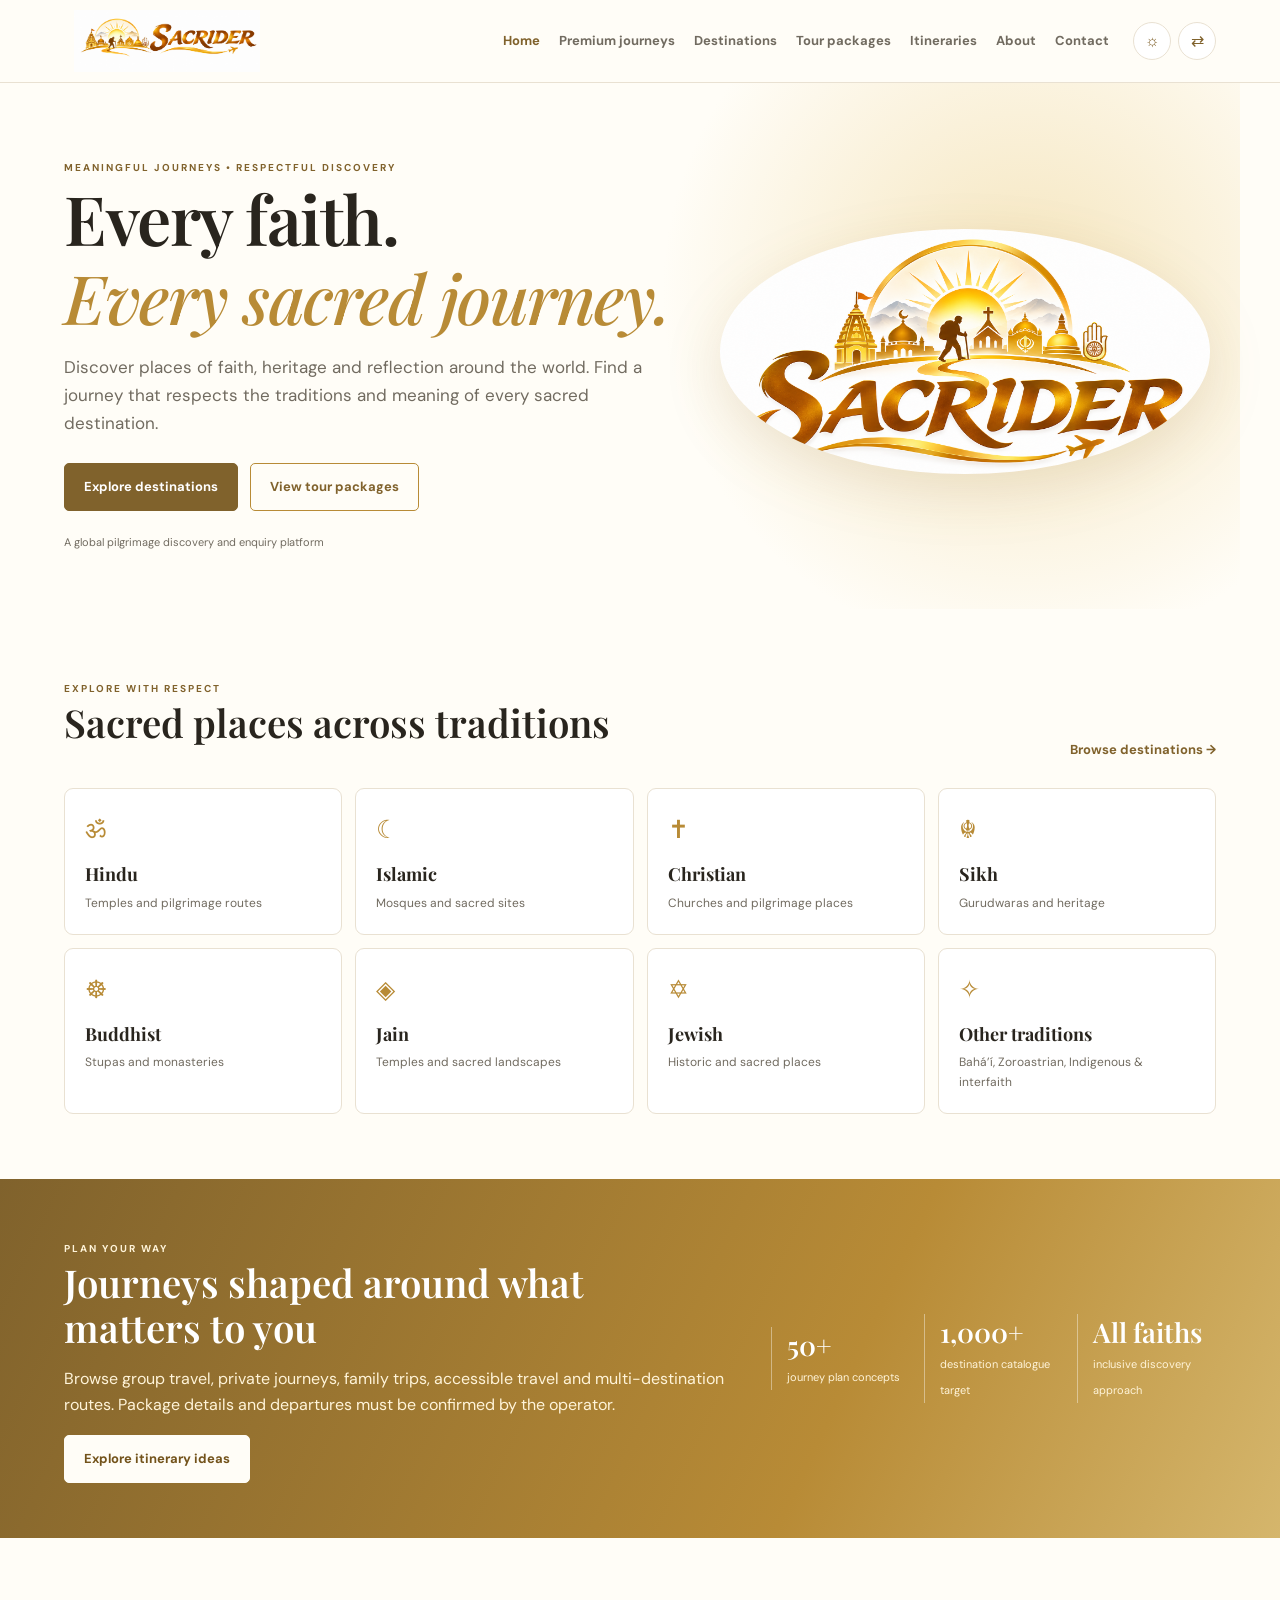
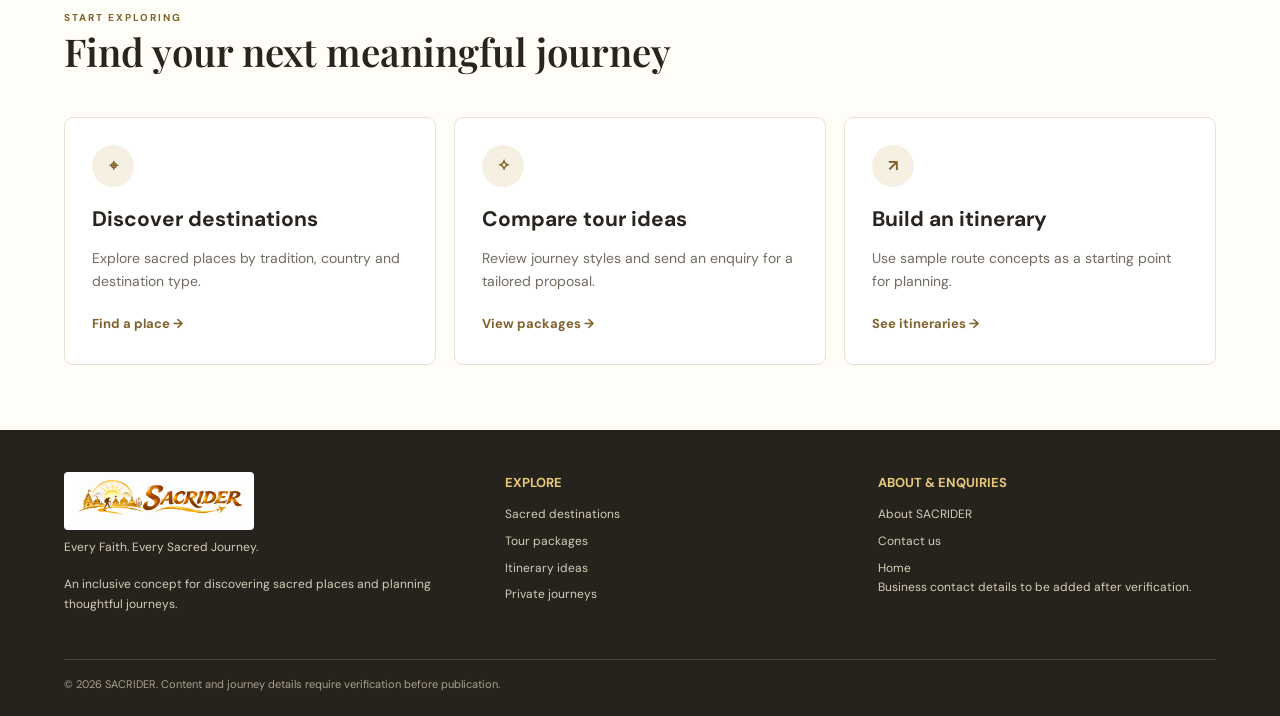
==== index.html @ cdb585a2 "firstcommit" ====
<!doctype html>
<html lang="en" dir="ltr"><head>
<meta charset="utf-8"><meta name="viewport" content="width=device-width,initial-scale=1">
<meta name="description" content="Explore sacred destinations and meaningful pilgrimage journeys across faiths and traditions with SACRIDER.">
<title>SACRIDER | Every Faith. Every Sacred Journey.</title>
<link rel="icon" type="image/png" href="assets/sacrider-favicon-source.png">
<link rel="stylesheet" href="styles.css">
<link rel="preconnect" href="https://fonts.googleapis.com"><link rel="preconnect" href="https://fonts.gstatic.com" crossorigin>
<link href="https://fonts.googleapis.com/css2?family=Trade+Winds&family=DM+Sans:wght@400;500;600;700&family=Playfair+Display:wght@500;600;700&display=swap" rel="stylesheet">
</head><body>
<div id="site-header"></div>
<main>
<section class="hero hero-classic">
  <div class="hero-copy"><span class="eyebrow">MEANINGFUL JOURNEYS • RESPECTFUL DISCOVERY</span>
  <h1>Every faith.<br><em>Every sacred journey.</em></h1>
  <p>Discover places of faith, heritage and reflection around the world. Find a journey that respects the traditions and meaning of every sacred destination.</p>
  <div class="actions"><a class="btn primary" href="destinations.html">Explore destinations</a><a class="btn secondary" href="packages.html">View tour packages</a></div>
  <div class="hero-note">A global pilgrimage discovery and enquiry platform</div></div>
  <div class="hero-art"><img src="assets/sacrider-primary-logo.png" alt="SACRIDER sacred journey emblem"></div>
</section>
<section class="section"><div class="section-head"><div><span class="eyebrow">EXPLORE WITH RESPECT</span><h2>Sacred places across traditions</h2></div><a class="text-link" href="destinations.html">Browse destinations →</a></div>
<div class="faith-grid">
<a class="faith-card" href="destinations.html?faith=Hindu"><span>ॐ</span><b>Hindu</b><small>Temples and pilgrimage routes</small></a>
<a class="faith-card" href="destinations.html?faith=Islam"><span>☾</span><b>Islamic</b><small>Mosques and sacred sites</small></a>
<a class="faith-card" href="destinations.html?faith=Christian"><span>✝</span><b>Christian</b><small>Churches and pilgrimage places</small></a>
<a class="faith-card" href="destinations.html?faith=Sikh"><span>☬</span><b>Sikh</b><small>Gurudwaras and heritage</small></a>
<a class="faith-card" href="destinations.html?faith=Buddhist"><span>☸</span><b>Buddhist</b><small>Stupas and monasteries</small></a>
<a class="faith-card" href="destinations.html?faith=Jain"><span>◈</span><b>Jain</b><small>Temples and sacred landscapes</small></a>
<a class="faith-card" href="destinations.html?faith=Jewish"><span>✡</span><b>Jewish</b><small>Historic and sacred places</small></a>
<a class="faith-card" href="destinations.html?faith=Other"> <span>✧</span><b>Other traditions</b><small>Bahá’í, Zoroastrian, Indigenous & interfaith</small></a>
</div></section>
<section class="section feature-band"><div><span class="eyebrow">PLAN YOUR WAY</span><h2>Journeys shaped around what matters to you</h2><p>Browse group travel, private journeys, family trips, accessible travel and multi-destination routes. Package details and departures must be confirmed by the operator.</p><a class="btn light" href="itineraries.html">Explore itinerary ideas</a></div><div class="feature-stats"><div><strong>50+</strong><span>journey plan concepts</span></div><div><strong>1,000+</strong><span>destination catalogue target</span></div><div><strong>All faiths</strong><span>inclusive discovery approach</span></div></div></section>
<section class="section"><div class="section-head"><div><span class="eyebrow">START EXPLORING</span><h2>Find your next meaningful journey</h2></div></div><div class="three-cards">
<article class="info-card"><div class="card-icon">⌖</div><h3>Discover destinations</h3><p>Explore sacred places by tradition, country and destination type.</p><a href="destinations.html" class="text-link">Find a place →</a></article>
<article class="info-card"><div class="card-icon">✧</div><h3>Compare tour ideas</h3><p>Review journey styles and send an enquiry for a tailored proposal.</p><a href="packages.html" class="text-link">View packages →</a></article>
<article class="info-card"><div class="card-icon">↗</div><h3>Build an itinerary</h3><p>Use sample route concepts as a starting point for planning.</p><a href="itineraries.html" class="text-link">See itineraries →</a></article>
</div></section>
</main><div id="site-footer"></div><script src="app.js"></script></body></html>
---- styles.css ----
*{box-sizing:border-box} :root{--gold:#B88B36;--gold2:#E7C879;--deep:#80622C;--ink:#29251e;--muted:#716b60;--paper:#fffdf7;--surface:#fff;--line:#e9e1d2;--soft:#f6f0e3;--shadow:0 18px 50px rgba(76,55,19,.09)}html{scroll-behavior:smooth}body{margin:0;background:var(--paper);color:var(--ink);font:16px/1.65 "DM Sans",sans-serif}a{color:inherit;text-decoration:none}button,input,select,textarea{font:inherit}img{max-width:100%}.site-header{position:sticky;top:0;z-index:20;background:color-mix(in srgb,var(--paper) 93%,transparent);backdrop-filter:blur(14px);border-bottom:1px solid var(--line)}.nav-wrap{max-width:1200px;margin:auto;padding:10px 24px;display:flex;align-items:center;gap:24px}.brand img{width:205px;height:62px;object-fit:contain;display:block}.nav-links{display:flex;align-items:center;gap:19px;margin-inline-start:auto;font-size:13px;font-weight:700;color:var(--muted)}.nav-links a:hover,.nav-links a.active{color:var(--deep)}.nav-tools{display:flex;gap:7px}.icon-btn{width:38px;height:38px;border:1px solid var(--line);border-radius:50%;background:var(--surface);color:var(--deep);cursor:pointer}.menu-btn{display:none}.btn{display:inline-flex;align-items:center;justify-content:center;padding:12px 19px;border-radius:5px;font-weight:700;font-size:13px;border:1px solid var(--gold);cursor:pointer;transition:.2s}.btn.primary{background:var(--deep);color:white;border-color:var(--deep)}.btn.primary:hover{background:#60491f}.btn.secondary{color:var(--deep);background:transparent}.btn.light{background:#fffdf7;color:#73531b;border-color:#fffdf7}.actions{display:flex;gap:12px;flex-wrap:wrap;margin-top:26px}.hero,.premium-hero{max-width:1200px;margin:auto;padding:70px 24px 58px;display:grid;grid-template-columns:1.1fr .9fr;align-items:center;gap:38px;min-height:500px}.hero-classic{background:radial-gradient(circle at 82% 40%,#f5e5bd 0,transparent 35%)}.eyebrow{font-size:10px;letter-spacing:2px;font-weight:700;color:var(--deep)}h1,h2,h3{line-height:1.16;margin:0 0 16px}h1,h2{font-family:"Playfair Display",serif;font-weight:600}h1{font-size:clamp(42px,5.4vw,68px);letter-spacing:-1.5px}h1 em{color:var(--gold);font-weight:500}h2{font-size:clamp(30px,3vw,42px)}h3{font-size:21px}p{color:var(--muted);margin:0 0 17px}.hero-copy>p,.premium-copy>p{font-size:17px;max-width:590px}.hero-art{display:flex;justify-content:center;align-items:center}.hero-art img{width:min(100%,490px);filter:drop-shadow(0 18px 28px rgba(120,84,20,.12));border-radius:50%}.hero-note{font-size:11px;color:var(--muted);margin-top:22px}.section{max-width:1200px;margin:auto;padding:65px 24px}.section-head{display:flex;align-items:end;justify-content:space-between;gap:20px;margin-bottom:27px}.text-link{color:var(--deep);font-weight:700;font-size:13px}.faith-grid{display:grid;grid-template-columns:repeat(4,1fr);gap:13px}.faith-card{background:var(--surface);border:1px solid var(--line);padding:20px;border-radius:9px;display:flex;flex-direction:column;min-height:145px;transition:.2s}.faith-card:hover,.info-card:hover{transform:translateY(-3px);box-shadow:var(--shadow)}.faith-card span{font-size:25px;color:var(--gold);margin-bottom:10px}.faith-card b{font-family:"Playfair Display",serif;font-size:18px}.faith-card small{color:var(--muted);font-size:12px;margin-top:4px}.feature-band{max-width:none;background:linear-gradient(115deg,#80622c,#b88b36 65%,#d5b66c);color:white;padding:55px max(24px,calc((100vw - 1152px)/2));display:grid;grid-template-columns:1.2fr .8fr;gap:40px}.feature-band .eyebrow,.feature-band p{color:#fff4d9}.feature-band h2{max-width:600px}.feature-stats{display:grid;grid-template-columns:repeat(3,1fr);align-items:center;gap:14px}.feature-stats div{border-inline-start:1px solid #ffffff66;padding-inline-start:15px}.feature-stats strong{display:block;font:600 27px "Playfair Display",serif}.feature-stats span{font-size:11px;color:#fff4d9}.three-cards{display:grid;grid-template-columns:repeat(3,1fr);gap:18px}.info-card,.package-card{background:var(--surface);border:1px solid var(--line);padding:27px;border-radius:9px;transition:.2s}.card-icon{width:42px;height:42px;border-radius:50%;background:var(--soft);color:var(--deep);display:grid;place-items:center;font-weight:700;margin-bottom:20px}.info-card p,.package-card p{font-size:14px}.page-hero{padding:66px 24px 50px;text-align:center;background:linear-gradient(180deg,#f7efdE,transparent)}.page-hero h1{font-size:clamp(38px,5vw,56px);margin:10px auto 14px}.page-hero p{max-width:700px;margin:auto}.filters{display:flex;gap:15px;align-items:end;margin-bottom:25px;padding:18px;background:var(--soft);border:1px solid var(--line);border-radius:9px}.filters label,.enquiry-form label{display:flex;flex-direction:column;gap:6px;font-size:12px;font-weight:700;color:var(--deep);flex:1}.filters input,.filters select,.enquiry-form input,.enquiry-form select,.enquiry-form textarea{width:100%;padding:12px;border:1px solid var(--line);border-radius:5px;background:var(--surface);color:var(--ink);outline-color:var(--gold)}.destination-grid{display:grid;grid-template-columns:repeat(3,1fr);gap:16px}.destination-card{padding:22px;background:var(--surface);border:1px solid var(--line);border-radius:9px}.destination-card .meta{font-size:11px;color:var(--deep);font-weight:700;letter-spacing:.5px}.destination-card h3{margin:9px 0}.destination-card p{font-size:13px}.catalogue-note,.notice{padding:16px 18px;background:#fbf4e4;border-inline-start:3px solid var(--gold);border-radius:4px;font-size:13px;color:#68552e;margin-top:24px}.package-card{display:flex;flex-direction:column;align-items:flex-start}.package-card ul{padding-inline-start:18px;color:var(--muted);font-size:13px;min-height:95px}.package-card .btn{margin-top:auto}.package-card.featured{border-color:var(--gold);box-shadow:var(--shadow)}.pill{font-size:10px;font-weight:700;letter-spacing:1px;color:var(--deep);background:var(--soft);padding:6px 9px;border-radius:20px;margin-bottom:18px}.plan-grid{display:grid;grid-template-columns:repeat(3,1fr);gap:12px}.plan-card{background:var(--surface);border:1px solid var(--line);border-radius:7px;padding:17px}.plan-card small{color:var(--deep);font-size:10px;font-weight:700;text-transform:uppercase;letter-spacing:.7px}.plan-card h3{font-size:16px;margin:7px 0}.plan-card p{font-size:12px;margin:0}.split{display:grid;grid-template-columns:1fr 1fr;gap:45px;align-items:center}.values-panel,.quote-panel{background:var(--soft);padding:32px;border-radius:10px}.check-list{padding-inline-start:20px;color:var(--muted)}.check-list li{margin:10px 0}.muted-section{max-width:none;background:#f8f3e9;padding-inline:max(24px,calc((100vw - 1152px)/2))}.quote-mark{font:70px Georgia;color:var(--gold);line-height:1}.quote-panel p{font:26px/1.35 "Playfair Display",serif;color:var(--deep)}.quote-panel small{font-size:10px;letter-spacing:1.5px;color:var(--muted)}.contact-layout{display:grid;grid-template-columns:.8fr 1.2fr;gap:42px}.contact-detail{padding:12px 0;border-bottom:1px solid var(--line);display:flex;flex-direction:column;font-size:13px}.contact-detail b{color:var(--deep)}.enquiry-form{background:var(--surface);border:1px solid var(--line);border-radius:10px;padding:27px;display:flex;flex-direction:column;gap:15px;box-shadow:var(--shadow)}.form-row{display:flex;gap:14px}.form-status{font-size:13px;color:var(--deep);margin:0}.form-legal{font-size:11px;color:var(--muted)}.detail-main{max-width:1000px;margin:auto;padding:60px 24px}.detail-panel{padding:35px;background:var(--surface);border:1px solid var(--line);border-radius:12px}.detail-meta{color:var(--deep);font-size:12px;font-weight:700}.site-footer{background:#26231d;color:#f7f0df;padding:42px 24px 22px}.footer-inner{max-width:1152px;margin:auto;display:grid;grid-template-columns:1.2fr 1fr 1fr;gap:35px}.footer-logo{width:190px;height:58px;object-fit:contain;background:#fff;border-radius:4px}.site-footer p,.site-footer a{color:#d6cdb9;font-size:12px}.site-footer h4{font-size:13px;color:#e7c879;margin:0 0 12px}.footer-links{display:grid;gap:7px}.copyright{max-width:1152px;margin:28px auto 0;padding-top:15px;border-top:1px solid #ffffff25;color:#aaa18f;font-size:11px}.premium-hero{min-height:520px;background:linear-gradient(120deg,#fffdf7 45%,#f2e5c8)}.premium-orbit{height:360px;position:relative;display:grid;place-items:center;background:radial-gradient(circle,#fff9e9,#e8d2a0 58%,transparent 60%)}.sun{width:170px;height:170px;border-radius:50%;background:radial-gradient(circle at 35% 30%,#fff,#e7c879 65%,#b88b36);box-shadow:0 0 0 22px #e7c87935,0 0 0 45px #b88b3620}.orbit-label{position:absolute;text-align:center;font-size:12px;letter-spacing:2px;color:#80622c}.orbit-label b{font-size:18px}.orbit-path{position:absolute;bottom:38px;width:90%;height:100px;border:2px solid #b88b36;border-color:#b88b36 transparent transparent;border-radius:50%;transform:rotate(-8deg)}body.dark{--ink:#f1eadb;--muted:#c4b9a5;--paper:#171612;--surface:#211f19;--line:#3e382b;--soft:#2a261d;--shadow:0 18px 50px rgba(0,0,0,.25)}body.dark .site-header{background:#171612ed}body.dark .page-hero{background:linear-gradient(180deg,#292316,transparent)}body.dark .muted-section{background:#1e1b15}body.dark .feature-band{background:linear-gradient(115deg,#55411e,#80622c)}body.dark .notice,body.dark .catalogue-note{background:#302817;color:#e8d6ad}body.dark .premium-hero{background:linear-gradient(120deg,#211f19,#342a19)}body.dark .premium-orbit{background:radial-gradient(circle,#3d321e,#211f19 60%,transparent 62%)}body.dark .sun{box-shadow:0 0 0 22px #e7c8791c,0 0 0 45px #b88b3612}html[dir=rtl] .nav-links{margin-inline-start:0;margin-inline-end:auto}html[dir=rtl] .actions{flex-direction:row-reverse}html[dir=rtl] .filters,html[dir=rtl] .form-row{flex-direction:row-reverse}
@media(max-width:900px){.nav-wrap{gap:10px}.brand img{width:165px}.nav-links{gap:10px;font-size:11px}.nav-tools{margin-inline-start:auto}.hero,.premium-hero{grid-template-columns:1fr;padding-top:48px}.hero-art img{max-width:350px}.feature-band{grid-template-columns:1fr}.destination-grid,.plan-grid{grid-template-columns:repeat(2,1fr)}}
@media(max-width:680px){.nav-wrap{padding:8px 15px}.brand img{width:150px;height:48px}.menu-btn{display:block}.nav-links{display:none;position:absolute;top:65px;left:0;right:0;background:var(--paper);padding:18px 22px;border-bottom:1px solid var(--line);flex-direction:column;align-items:stretch}.nav-links.open{display:flex}.nav-tools{gap:4px}.icon-btn{width:34px;height:34px}.hero,.premium-hero{padding:43px 20px;gap:20px;min-height:auto}.hero-art img{max-width:270px}.section{padding:45px 20px}.faith-grid{grid-template-columns:repeat(2,1fr)}.three-cards,.destination-grid,.plan-grid,.split,.contact-layout,.footer-inner{grid-template-columns:1fr}.feature-band{padding:42px 20px}.feature-stats{grid-template-columns:1fr 1fr}.section-head{align-items:flex-start;flex-direction:column}.filters,.form-row{flex-direction:column;align-items:stretch}.page-hero{padding:48px 20px 35px}.enquiry-form{padding:20px}.footer-inner{gap:24px}.feature-stats div{padding:0;border:0}.premium-orbit{height:260px}.detail-panel{padding:23px}}
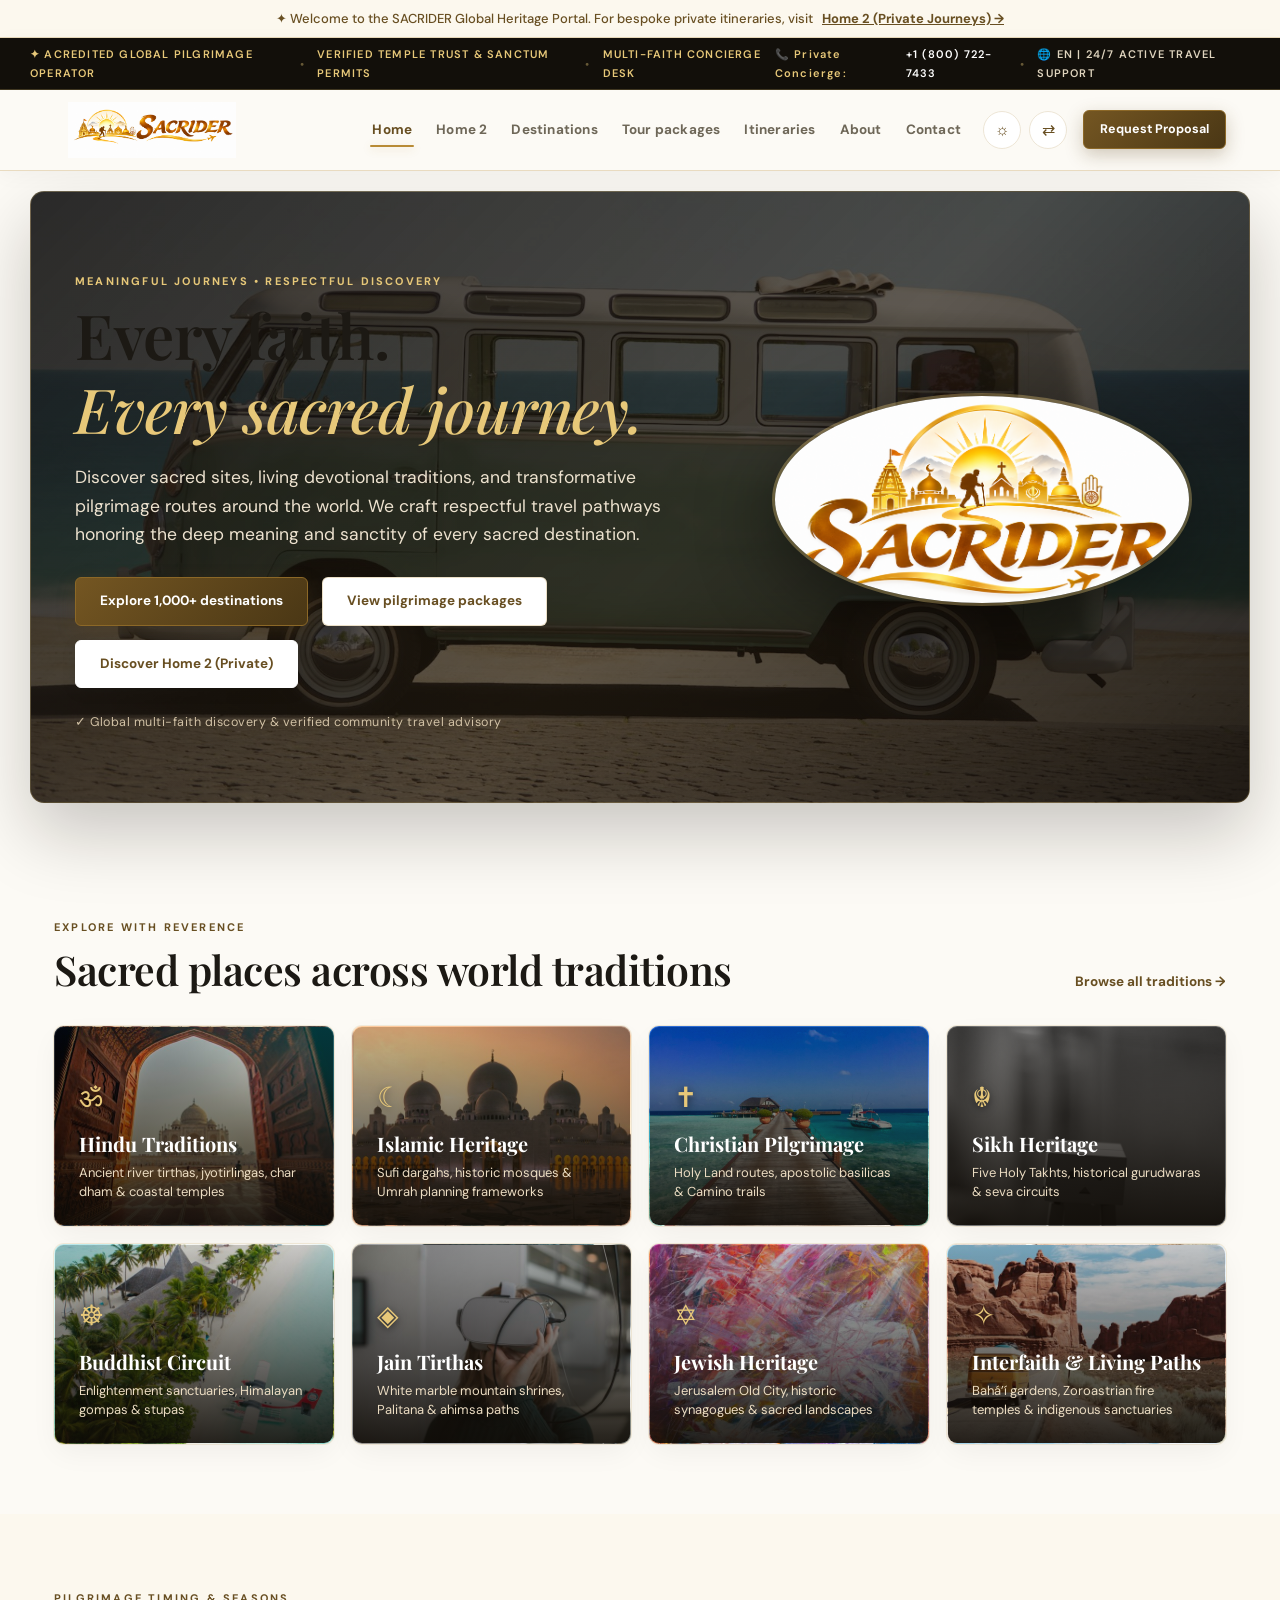
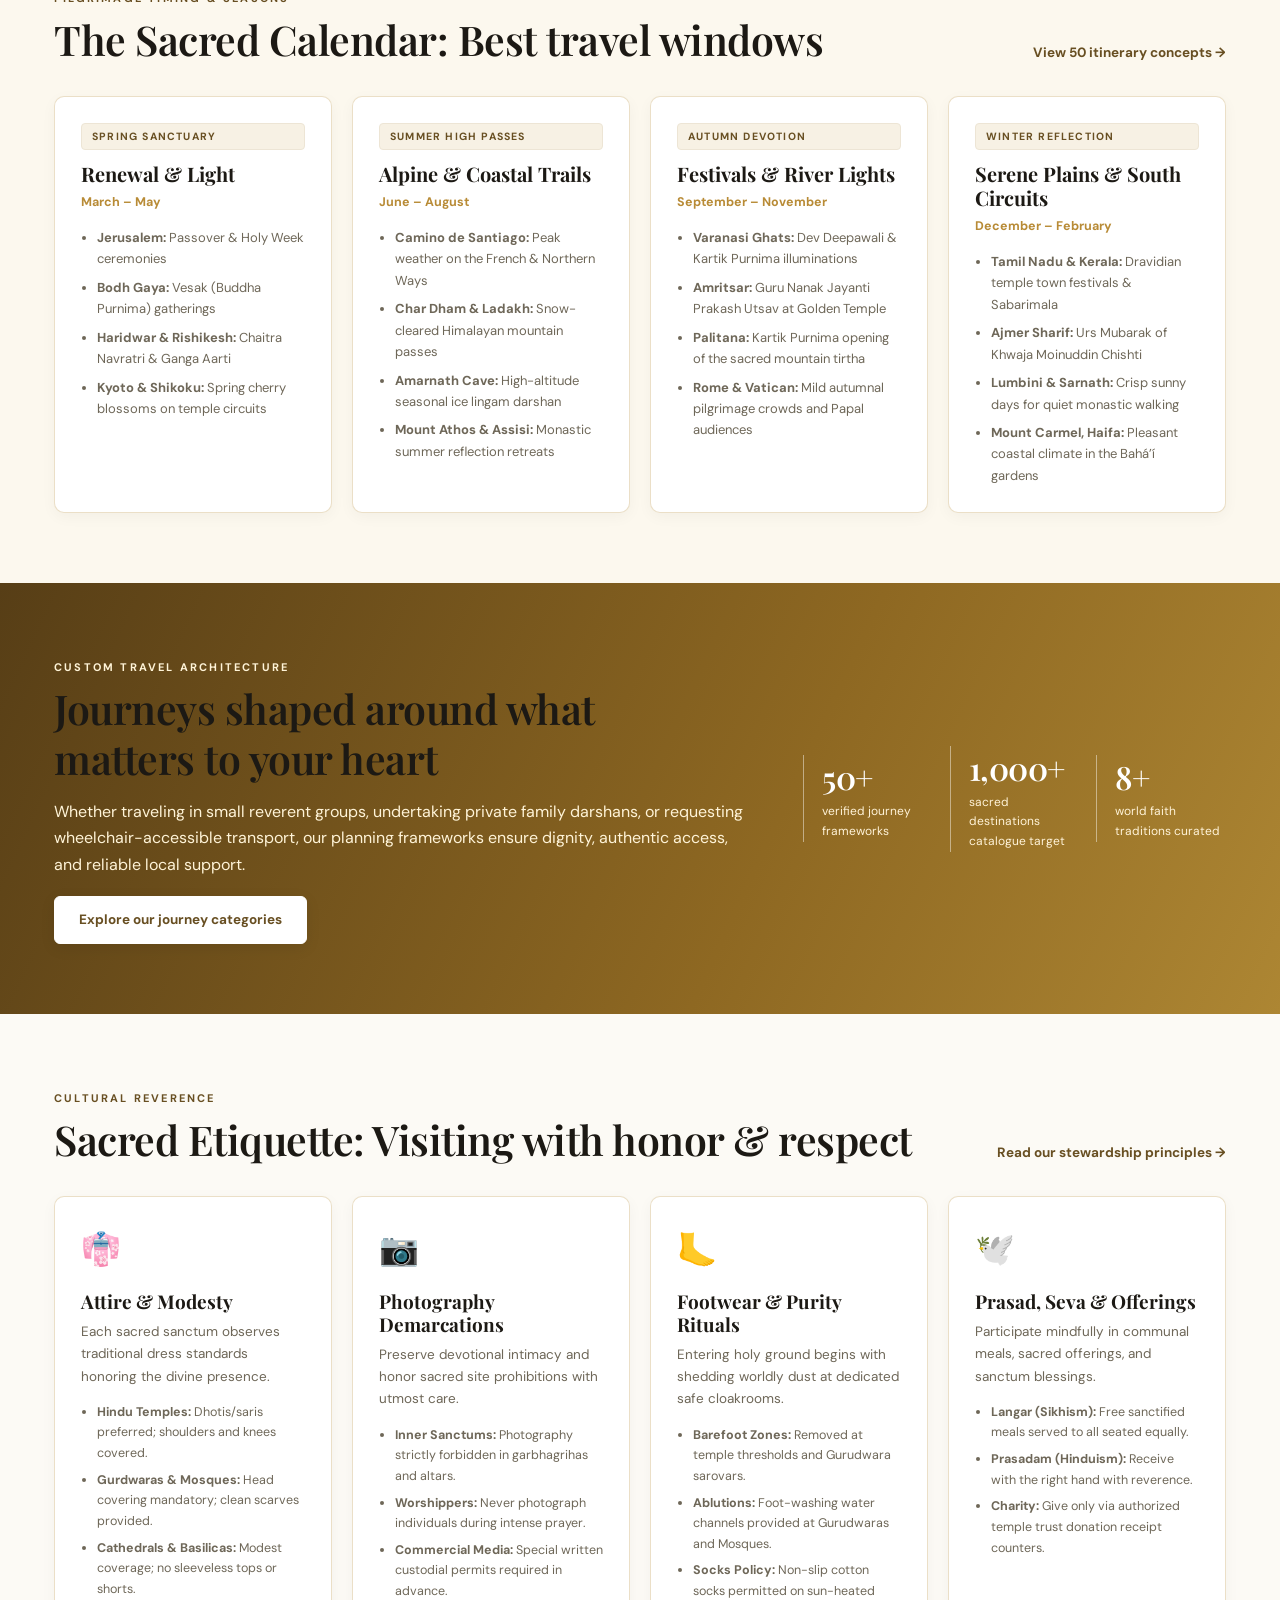
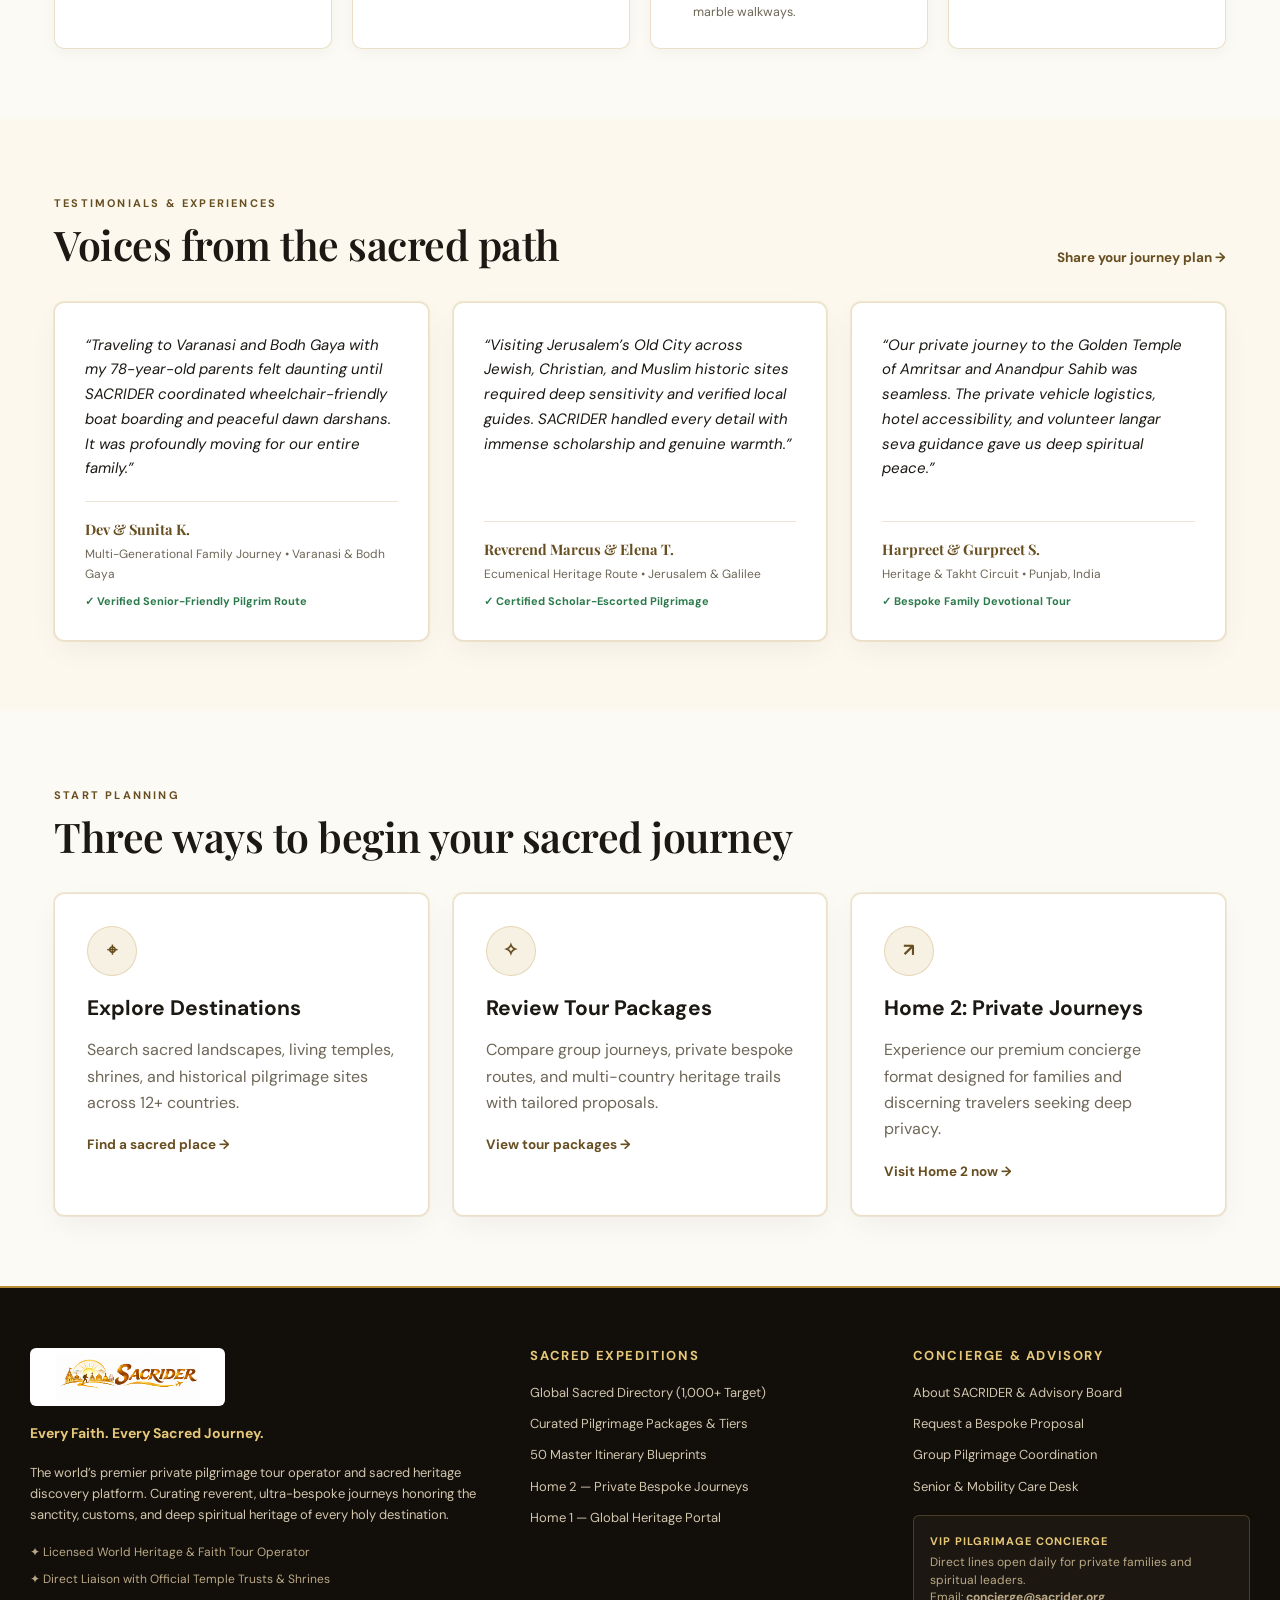
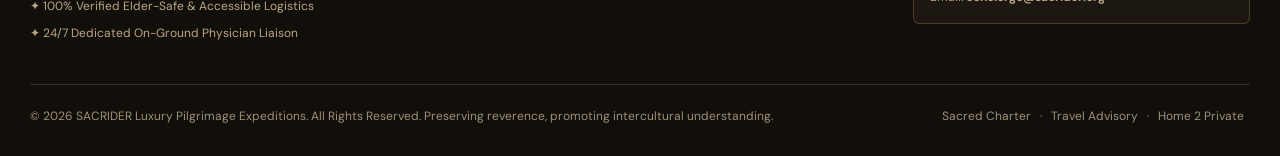
==== commit 3792bc6e: "firstpush" ====
--- a/index.html
+++ b/index.html
@@ -1,38 +1,288 @@
 <!doctype html>
-<html lang="en" dir="ltr"><head>
-<meta charset="utf-8"><meta name="viewport" content="width=device-width,initial-scale=1">
-<meta name="description" content="Explore sacred destinations and meaningful pilgrimage journeys across faiths and traditions with SACRIDER.">
-<title>SACRIDER | Every Faith. Every Sacred Journey.</title>
-<link rel="icon" type="image/png" href="assets/sacrider-favicon-source.png">
-<link rel="stylesheet" href="styles.css">
-<link rel="preconnect" href="https://fonts.googleapis.com"><link rel="preconnect" href="https://fonts.gstatic.com" crossorigin>
-<link href="https://fonts.googleapis.com/css2?family=Trade+Winds&family=DM+Sans:wght@400;500;600;700&family=Playfair+Display:wght@500;600;700&display=swap" rel="stylesheet">
-</head><body>
-<div id="site-header"></div>
-<main>
-<section class="hero hero-classic">
-  <div class="hero-copy"><span class="eyebrow">MEANINGFUL JOURNEYS • RESPECTFUL DISCOVERY</span>
-  <h1>Every faith.<br><em>Every sacred journey.</em></h1>
-  <p>Discover places of faith, heritage and reflection around the world. Find a journey that respects the traditions and meaning of every sacred destination.</p>
-  <div class="actions"><a class="btn primary" href="destinations.html">Explore destinations</a><a class="btn secondary" href="packages.html">View tour packages</a></div>
-  <div class="hero-note">A global pilgrimage discovery and enquiry platform</div></div>
-  <div class="hero-art"><img src="assets/sacrider-primary-logo.png" alt="SACRIDER sacred journey emblem"></div>
-</section>
-<section class="section"><div class="section-head"><div><span class="eyebrow">EXPLORE WITH RESPECT</span><h2>Sacred places across traditions</h2></div><a class="text-link" href="destinations.html">Browse destinations →</a></div>
-<div class="faith-grid">
-<a class="faith-card" href="destinations.html?faith=Hindu"><span>ॐ</span><b>Hindu</b><small>Temples and pilgrimage routes</small></a>
-<a class="faith-card" href="destinations.html?faith=Islam"><span>☾</span><b>Islamic</b><small>Mosques and sacred sites</small></a>
-<a class="faith-card" href="destinations.html?faith=Christian"><span>✝</span><b>Christian</b><small>Churches and pilgrimage places</small></a>
-<a class="faith-card" href="destinations.html?faith=Sikh"><span>☬</span><b>Sikh</b><small>Gurudwaras and heritage</small></a>
-<a class="faith-card" href="destinations.html?faith=Buddhist"><span>☸</span><b>Buddhist</b><small>Stupas and monasteries</small></a>
-<a class="faith-card" href="destinations.html?faith=Jain"><span>◈</span><b>Jain</b><small>Temples and sacred landscapes</small></a>
-<a class="faith-card" href="destinations.html?faith=Jewish"><span>✡</span><b>Jewish</b><small>Historic and sacred places</small></a>
-<a class="faith-card" href="destinations.html?faith=Other"> <span>✧</span><b>Other traditions</b><small>Bahá’í, Zoroastrian, Indigenous & interfaith</small></a>
-</div></section>
-<section class="section feature-band"><div><span class="eyebrow">PLAN YOUR WAY</span><h2>Journeys shaped around what matters to you</h2><p>Browse group travel, private journeys, family trips, accessible travel and multi-destination routes. Package details and departures must be confirmed by the operator.</p><a class="btn light" href="itineraries.html">Explore itinerary ideas</a></div><div class="feature-stats"><div><strong>50+</strong><span>journey plan concepts</span></div><div><strong>1,000+</strong><span>destination catalogue target</span></div><div><strong>All faiths</strong><span>inclusive discovery approach</span></div></div></section>
-<section class="section"><div class="section-head"><div><span class="eyebrow">START EXPLORING</span><h2>Find your next meaningful journey</h2></div></div><div class="three-cards">
-<article class="info-card"><div class="card-icon">⌖</div><h3>Discover destinations</h3><p>Explore sacred places by tradition, country and destination type.</p><a href="destinations.html" class="text-link">Find a place →</a></article>
-<article class="info-card"><div class="card-icon">✧</div><h3>Compare tour ideas</h3><p>Review journey styles and send an enquiry for a tailored proposal.</p><a href="packages.html" class="text-link">View packages →</a></article>
-<article class="info-card"><div class="card-icon">↗</div><h3>Build an itinerary</h3><p>Use sample route concepts as a starting point for planning.</p><a href="itineraries.html" class="text-link">See itineraries →</a></article>
-</div></section>
-</main><div id="site-footer"></div><script src="app.js"></script></body></html>+<html lang="en" dir="ltr">
+<head>
+  <meta charset="utf-8">
+  <meta name="viewport" content="width=device-width, initial-scale=1">
+  <meta name="description" content="Explore sacred destinations, living spiritual traditions, and meaningful pilgrimage journeys across all world faiths with SACRIDER.">
+  <title>SACRIDER | Every Faith. Every Sacred Journey.</title>
+  <link rel="icon" type="image/png" href="assets/sacrider-favicon-source.png">
+  <link rel="stylesheet" href="styles.css">
+  <link rel="preconnect" href="https://fonts.googleapis.com">
+  <link rel="preconnect" href="https://fonts.gstatic.com" crossorigin>
+  <link href="https://fonts.googleapis.com/css2?family=DM+Sans:wght@400;500;600;700&family=Playfair+Display:wght@500;600;700&display=swap" rel="stylesheet">
+</head>
+<body>
+  <div class="top-sub-banner">
+    ✦ Welcome to the SACRIDER Global Heritage Portal. For bespoke private itineraries, visit <a href="home-premium.html">Home 2 (Private Journeys) →</a>
+  </div>
+  <div id="site-header"></div>
+
+  <main>
+    <!-- Hero Section -->
+    <section class="hero hero-classic">
+      <div class="hero-copy">
+        <span class="eyebrow">MEANINGFUL JOURNEYS • RESPECTFUL DISCOVERY</span>
+        <h1>Every faith.<br><em>Every sacred journey.</em></h1>
+        <p>Discover sacred sites, living devotional traditions, and transformative pilgrimage routes around the world. We craft respectful travel pathways honoring the deep meaning and sanctity of every sacred destination.</p>
+        <div class="actions">
+          <a class="btn primary" href="destinations.html">Explore 1,000+ destinations</a>
+          <a class="btn secondary" href="packages.html">View pilgrimage packages</a>
+          <a class="btn light" href="home-premium.html">Discover Home 2 (Private)</a>
+        </div>
+        <div class="hero-note">✓ Global multi-faith discovery & verified community travel advisory</div>
+      </div>
+      <div class="hero-art">
+        <img src="assets/sacrider-primary-logo.png" alt="SACRIDER sacred journey emblem">
+      </div>
+    </section>
+
+    <!-- Sacred Traditions Grid with Photographic Backdrops -->
+    <section class="section">
+      <div class="section-head">
+        <div>
+          <span class="eyebrow">EXPLORE WITH REVERENCE</span>
+          <h2>Sacred places across world traditions</h2>
+        </div>
+        <a class="text-link" href="destinations.html">Browse all traditions →</a>
+      </div>
+      <div class="faith-grid">
+        <a class="faith-card" style="background-image: url('assets/images/faith-hindu.jpg');" href="destinations.html?faith=Hindu">
+          <span>ॐ</span>
+          <b>Hindu Traditions</b>
+          <small>Ancient river tirthas, jyotirlingas, char dham & coastal temples</small>
+        </a>
+        <a class="faith-card" style="background-image: url('assets/images/faith-islam.jpg');" href="destinations.html?faith=Islam">
+          <span>☾</span>
+          <b>Islamic Heritage</b>
+          <small>Sufi dargahs, historic mosques & Umrah planning frameworks</small>
+        </a>
+        <a class="faith-card" style="background-image: url('assets/images/faith-christian.jpg');" href="destinations.html?faith=Christian">
+          <span>✝</span>
+          <b>Christian Pilgrimage</b>
+          <small>Holy Land routes, apostolic basilicas & Camino trails</small>
+        </a>
+        <a class="faith-card" style="background-image: url('assets/images/faith-sikh.jpg');" href="destinations.html?faith=Sikh">
+          <span>☬</span>
+          <b>Sikh Heritage</b>
+          <small>Five Holy Takhts, historical gurudwaras & seva circuits</small>
+        </a>
+        <a class="faith-card" style="background-image: url('assets/images/faith-buddhist.jpg');" href="destinations.html?faith=Buddhist">
+          <span>☸</span>
+          <b>Buddhist Circuit</b>
+          <small>Enlightenment sanctuaries, Himalayan gompas & stupas</small>
+        </a>
+        <a class="faith-card" style="background-image: url('assets/images/faith-jain.jpg');" href="destinations.html?faith=Jain">
+          <span>◈</span>
+          <b>Jain Tirthas</b>
+          <small>White marble mountain shrines, Palitana & ahimsa paths</small>
+        </a>
+        <a class="faith-card" style="background-image: url('assets/images/faith-jewish.jpg');" href="destinations.html?faith=Jewish">
+          <span>✡</span>
+          <b>Jewish Heritage</b>
+          <small>Jerusalem Old City, historic synagogues & sacred landscapes</small>
+        </a>
+        <a class="faith-card" style="background-image: url('assets/images/faith-interfaith.jpg');" href="destinations.html?faith=Interfaith">
+          <span>✧</span>
+          <b>Interfaith & Living Paths</b>
+          <small>Bahá’í gardens, Zoroastrian fire temples & indigenous sanctuaries</small>
+        </a>
+      </div>
+    </section>
+
+    <!-- UNIQUE SECTION 1: Sacred Calendar & Seasonal Pilgrimage Highlights -->
+    <section class="section muted-section">
+      <div class="section-head">
+        <div>
+          <span class="eyebrow">PILGRIMAGE TIMING & SEASONS</span>
+          <h2>The Sacred Calendar: Best travel windows</h2>
+        </div>
+        <a class="text-link" href="itineraries.html">View 50 itinerary concepts →</a>
+      </div>
+      <div class="seasons-grid">
+        <article class="season-card">
+          <span class="season-badge">SPRING SANCTUARY</span>
+          <h3>Renewal & Light</h3>
+          <div class="season-months">March – May</div>
+          <ul class="season-list">
+            <li><strong>Jerusalem:</strong> Passover & Holy Week ceremonies</li>
+            <li><strong>Bodh Gaya:</strong> Vesak (Buddha Purnima) gatherings</li>
+            <li><strong>Haridwar & Rishikesh:</strong> Chaitra Navratri & Ganga Aarti</li>
+            <li><strong>Kyoto & Shikoku:</strong> Spring cherry blossoms on temple circuits</li>
+          </ul>
+        </article>
+        <article class="season-card">
+          <span class="season-badge">SUMMER HIGH PASSES</span>
+          <h3>Alpine & Coastal Trails</h3>
+          <div class="season-months">June – August</div>
+          <ul class="season-list">
+            <li><strong>Camino de Santiago:</strong> Peak weather on the French & Northern Ways</li>
+            <li><strong>Char Dham & Ladakh:</strong> Snow-cleared Himalayan mountain passes</li>
+            <li><strong>Amarnath Cave:</strong> High-altitude seasonal ice lingam darshan</li>
+            <li><strong>Mount Athos & Assisi:</strong> Monastic summer reflection retreats</li>
+          </ul>
+        </article>
+        <article class="season-card">
+          <span class="season-badge">AUTUMN DEVOTION</span>
+          <h3>Festivals & River Lights</h3>
+          <div class="season-months">September – November</div>
+          <ul class="season-list">
+            <li><strong>Varanasi Ghats:</strong> Dev Deepawali & Kartik Purnima illuminations</li>
+            <li><strong>Amritsar:</strong> Guru Nanak Jayanti Prakash Utsav at Golden Temple</li>
+            <li><strong>Palitana:</strong> Kartik Purnima opening of the sacred mountain tirtha</li>
+            <li><strong>Rome & Vatican:</strong> Mild autumnal pilgrimage crowds and Papal audiences</li>
+          </ul>
+        </article>
+        <article class="season-card">
+          <span class="season-badge">WINTER REFLECTION</span>
+          <h3>Serene Plains & South Circuits</h3>
+          <div class="season-months">December – February</div>
+          <ul class="season-list">
+            <li><strong>Tamil Nadu & Kerala:</strong> Dravidian temple town festivals & Sabarimala</li>
+            <li><strong>Ajmer Sharif:</strong> Urs Mubarak of Khwaja Moinuddin Chishti</li>
+            <li><strong>Lumbini & Sarnath:</strong> Crisp sunny days for quiet monastic walking</li>
+            <li><strong>Mount Carmel, Haifa:</strong> Pleasant coastal climate in the Bahá’í gardens</li>
+          </ul>
+        </article>
+      </div>
+    </section>
+
+    <!-- Feature Band -->
+    <section class="section feature-band">
+      <div>
+        <span class="eyebrow">CUSTOM TRAVEL ARCHITECTURE</span>
+        <h2>Journeys shaped around what matters to your heart</h2>
+        <p>Whether traveling in small reverent groups, undertaking private family darshans, or requesting wheelchair-accessible transport, our planning frameworks ensure dignity, authentic access, and reliable local support.</p>
+        <a class="btn light" href="packages.html">Explore our journey categories</a>
+      </div>
+      <div class="feature-stats">
+        <div><strong>50+</strong><span>verified journey frameworks</span></div>
+        <div><strong>1,000+</strong><span>sacred destinations catalogue target</span></div>
+        <div><strong>8+</strong><span>world faith traditions curated</span></div>
+      </div>
+    </section>
+
+    <!-- UNIQUE SECTION 2: Sacred Etiquette & Sanctum Protocol Guide -->
+    <section class="section">
+      <div class="section-head">
+        <div>
+          <span class="eyebrow">CULTURAL REVERENCE</span>
+          <h2>Sacred Etiquette: Visiting with honor & respect</h2>
+        </div>
+        <a class="text-link" href="about.html">Read our stewardship principles →</a>
+      </div>
+      <div class="etiquette-grid">
+        <article class="etiquette-card">
+          <div class="etiquette-icon">👘</div>
+          <h3>Attire & Modesty</h3>
+          <p>Each sacred sanctum observes traditional dress standards honoring the divine presence.</p>
+          <ul>
+            <li><strong>Hindu Temples:</strong> Dhotis/saris preferred; shoulders and knees covered.</li>
+            <li><strong>Gurdwaras & Mosques:</strong> Head covering mandatory; clean scarves provided.</li>
+            <li><strong>Cathedrals & Basilicas:</strong> Modest coverage; no sleeveless tops or shorts.</li>
+          </ul>
+        </article>
+        <article class="etiquette-card">
+          <div class="etiquette-icon">📷</div>
+          <h3>Photography Demarcations</h3>
+          <p>Preserve devotional intimacy and honor sacred site prohibitions with utmost care.</p>
+          <ul>
+            <li><strong>Inner Sanctums:</strong> Photography strictly forbidden in garbhagrihas and altars.</li>
+            <li><strong>Worshippers:</strong> Never photograph individuals during intense prayer.</li>
+            <li><strong>Commercial Media:</strong> Special written custodial permits required in advance.</li>
+          </ul>
+        </article>
+        <article class="etiquette-card">
+          <div class="etiquette-icon">🦶</div>
+          <h3>Footwear & Purity Rituals</h3>
+          <p>Entering holy ground begins with shedding worldly dust at dedicated safe cloakrooms.</p>
+          <ul>
+            <li><strong>Barefoot Zones:</strong> Removed at temple thresholds and Gurudwara sarovars.</li>
+            <li><strong>Ablutions:</strong> Foot-washing water channels provided at Gurudwaras and Mosques.</li>
+            <li><strong>Socks Policy:</strong> Non-slip cotton socks permitted on sun-heated marble walkways.</li>
+          </ul>
+        </article>
+        <article class="etiquette-card">
+          <div class="etiquette-icon">🕊️</div>
+          <h3>Prasad, Seva & Offerings</h3>
+          <p>Participate mindfully in communal meals, sacred offerings, and sanctum blessings.</p>
+          <ul>
+            <li><strong>Langar (Sikhism):</strong> Free sanctified meals served to all seated equally.</li>
+            <li><strong>Prasadam (Hinduism):</strong> Receive with the right hand with reverence.</li>
+            <li><strong>Charity:</strong> Give only via authorized temple trust donation receipt counters.</li>
+          </ul>
+        </article>
+      </div>
+    </section>
+
+    <!-- UNIQUE SECTION 3: Verified Pilgrim Voice & Multi-Faith Testimonials -->
+    <section class="section muted-section">
+      <div class="section-head">
+        <div>
+          <span class="eyebrow">TESTIMONIALS & EXPERIENCES</span>
+          <h2>Voices from the sacred path</h2>
+        </div>
+        <a class="text-link" href="contact.html">Share your journey plan →</a>
+      </div>
+      <div class="voices-grid">
+        <article class="voice-card">
+          <p class="voice-quote">“Traveling to Varanasi and Bodh Gaya with my 78-year-old parents felt daunting until SACRIDER coordinated wheelchair-friendly boat boarding and peaceful dawn darshans. It was profoundly moving for our entire family.”</p>
+          <div class="voice-author">
+            <b>Dev & Sunita K.</b>
+            <span>Multi-Generational Family Journey • Varanasi & Bodh Gaya</span>
+            <div class="voice-badge">✓ Verified Senior-Friendly Pilgrim Route</div>
+          </div>
+        </article>
+        <article class="voice-card">
+          <p class="voice-quote">“Visiting Jerusalem’s Old City across Jewish, Christian, and Muslim historic sites required deep sensitivity and verified local guides. SACRIDER handled every detail with immense scholarship and genuine warmth.”</p>
+          <div class="voice-author">
+            <b>Reverend Marcus & Elena T.</b>
+            <span>Ecumenical Heritage Route • Jerusalem & Galilee</span>
+            <div class="voice-badge">✓ Certified Scholar-Escorted Pilgrimage</div>
+          </div>
+        </article>
+        <article class="voice-card">
+          <p class="voice-quote">“Our private journey to the Golden Temple of Amritsar and Anandpur Sahib was seamless. The private vehicle logistics, hotel accessibility, and volunteer langar seva guidance gave us deep spiritual peace.”</p>
+          <div class="voice-author">
+            <b>Harpreet & Gurpreet S.</b>
+            <span>Heritage & Takht Circuit • Punjab, India</span>
+            <div class="voice-badge">✓ Bespoke Family Devotional Tour</div>
+          </div>
+        </article>
+      </div>
+    </section>
+
+    <!-- Navigation Prompt Cards -->
+    <section class="section">
+      <div class="section-head">
+        <div>
+          <span class="eyebrow">START PLANNING</span>
+          <h2>Three ways to begin your sacred journey</h2>
+        </div>
+      </div>
+      <div class="three-cards">
+        <article class="info-card">
+          <div class="card-icon">⌖</div>
+          <h3>Explore Destinations</h3>
+          <p>Search sacred landscapes, living temples, shrines, and historical pilgrimage sites across 12+ countries.</p>
+          <a href="destinations.html" class="text-link">Find a sacred place →</a>
+        </article>
+        <article class="info-card">
+          <div class="card-icon">✧</div>
+          <h3>Review Tour Packages</h3>
+          <p>Compare group journeys, private bespoke routes, and multi-country heritage trails with tailored proposals.</p>
+          <a href="packages.html" class="text-link">View tour packages →</a>
+        </article>
+        <article class="info-card">
+          <div class="card-icon">↗</div>
+          <h3>Home 2: Private Journeys</h3>
+          <p>Experience our premium concierge format designed for families and discerning travelers seeking deep privacy.</p>
+          <a href="home-premium.html" class="text-link">Visit Home 2 now →</a>
+        </article>
+      </div>
+    </section>
+  </main>
+
+  <div id="site-footer"></div>
+  <script src="app.js"></script>
+</body>
+</html>
--- a/styles.css
+++ b/styles.css
@@ -1,3 +1,2798 @@
-*{box-sizing:border-box} :root{--gold:#B88B36;--gold2:#E7C879;--deep:#80622C;--ink:#29251e;--muted:#716b60;--paper:#fffdf7;--surface:#fff;--line:#e9e1d2;--soft:#f6f0e3;--shadow:0 18px 50px rgba(76,55,19,.09)}html{scroll-behavior:smooth}body{margin:0;background:var(--paper);color:var(--ink);font:16px/1.65 "DM Sans",sans-serif}a{color:inherit;text-decoration:none}button,input,select,textarea{font:inherit}img{max-width:100%}.site-header{position:sticky;top:0;z-index:20;background:color-mix(in srgb,var(--paper) 93%,transparent);backdrop-filter:blur(14px);border-bottom:1px solid var(--line)}.nav-wrap{max-width:1200px;margin:auto;padding:10px 24px;display:flex;align-items:center;gap:24px}.brand img{width:205px;height:62px;object-fit:contain;display:block}.nav-links{display:flex;align-items:center;gap:19px;margin-inline-start:auto;font-size:13px;font-weight:700;color:var(--muted)}.nav-links a:hover,.nav-links a.active{color:var(--deep)}.nav-tools{display:flex;gap:7px}.icon-btn{width:38px;height:38px;border:1px solid var(--line);border-radius:50%;background:var(--surface);color:var(--deep);cursor:pointer}.menu-btn{display:none}.btn{display:inline-flex;align-items:center;justify-content:center;padding:12px 19px;border-radius:5px;font-weight:700;font-size:13px;border:1px solid var(--gold);cursor:pointer;transition:.2s}.btn.primary{background:var(--deep);color:white;border-color:var(--deep)}.btn.primary:hover{background:#60491f}.btn.secondary{color:var(--deep);background:transparent}.btn.light{background:#fffdf7;color:#73531b;border-color:#fffdf7}.actions{display:flex;gap:12px;flex-wrap:wrap;margin-top:26px}.hero,.premium-hero{max-width:1200px;margin:auto;padding:70px 24px 58px;display:grid;grid-template-columns:1.1fr .9fr;align-items:center;gap:38px;min-height:500px}.hero-classic{background:radial-gradient(circle at 82% 40%,#f5e5bd 0,transparent 35%)}.eyebrow{font-size:10px;letter-spacing:2px;font-weight:700;color:var(--deep)}h1,h2,h3{line-height:1.16;margin:0 0 16px}h1,h2{font-family:"Playfair Display",serif;font-weight:600}h1{font-size:clamp(42px,5.4vw,68px);letter-spacing:-1.5px}h1 em{color:var(--gold);font-weight:500}h2{font-size:clamp(30px,3vw,42px)}h3{font-size:21px}p{color:var(--muted);margin:0 0 17px}.hero-copy>p,.premium-copy>p{font-size:17px;max-width:590px}.hero-art{display:flex;justify-content:center;align-items:center}.hero-art img{width:min(100%,490px);filter:drop-shadow(0 18px 28px rgba(120,84,20,.12));border-radius:50%}.hero-note{font-size:11px;color:var(--muted);margin-top:22px}.section{max-width:1200px;margin:auto;padding:65px 24px}.section-head{display:flex;align-items:end;justify-content:space-between;gap:20px;margin-bottom:27px}.text-link{color:var(--deep);font-weight:700;font-size:13px}.faith-grid{display:grid;grid-template-columns:repeat(4,1fr);gap:13px}.faith-card{background:var(--surface);border:1px solid var(--line);padding:20px;border-radius:9px;display:flex;flex-direction:column;min-height:145px;transition:.2s}.faith-card:hover,.info-card:hover{transform:translateY(-3px);box-shadow:var(--shadow)}.faith-card span{font-size:25px;color:var(--gold);margin-bottom:10px}.faith-card b{font-family:"Playfair Display",serif;font-size:18px}.faith-card small{color:var(--muted);font-size:12px;margin-top:4px}.feature-band{max-width:none;background:linear-gradient(115deg,#80622c,#b88b36 65%,#d5b66c);color:white;padding:55px max(24px,calc((100vw - 1152px)/2));display:grid;grid-template-columns:1.2fr .8fr;gap:40px}.feature-band .eyebrow,.feature-band p{color:#fff4d9}.feature-band h2{max-width:600px}.feature-stats{display:grid;grid-template-columns:repeat(3,1fr);align-items:center;gap:14px}.feature-stats div{border-inline-start:1px solid #ffffff66;padding-inline-start:15px}.feature-stats strong{display:block;font:600 27px "Playfair Display",serif}.feature-stats span{font-size:11px;color:#fff4d9}.three-cards{display:grid;grid-template-columns:repeat(3,1fr);gap:18px}.info-card,.package-card{background:var(--surface);border:1px solid var(--line);padding:27px;border-radius:9px;transition:.2s}.card-icon{width:42px;height:42px;border-radius:50%;background:var(--soft);color:var(--deep);display:grid;place-items:center;font-weight:700;margin-bottom:20px}.info-card p,.package-card p{font-size:14px}.page-hero{padding:66px 24px 50px;text-align:center;background:linear-gradient(180deg,#f7efdE,transparent)}.page-hero h1{font-size:clamp(38px,5vw,56px);margin:10px auto 14px}.page-hero p{max-width:700px;margin:auto}.filters{display:flex;gap:15px;align-items:end;margin-bottom:25px;padding:18px;background:var(--soft);border:1px solid var(--line);border-radius:9px}.filters label,.enquiry-form label{display:flex;flex-direction:column;gap:6px;font-size:12px;font-weight:700;color:var(--deep);flex:1}.filters input,.filters select,.enquiry-form input,.enquiry-form select,.enquiry-form textarea{width:100%;padding:12px;border:1px solid var(--line);border-radius:5px;background:var(--surface);color:var(--ink);outline-color:var(--gold)}.destination-grid{display:grid;grid-template-columns:repeat(3,1fr);gap:16px}.destination-card{padding:22px;background:var(--surface);border:1px solid var(--line);border-radius:9px}.destination-card .meta{font-size:11px;color:var(--deep);font-weight:700;letter-spacing:.5px}.destination-card h3{margin:9px 0}.destination-card p{font-size:13px}.catalogue-note,.notice{padding:16px 18px;background:#fbf4e4;border-inline-start:3px solid var(--gold);border-radius:4px;font-size:13px;color:#68552e;margin-top:24px}.package-card{display:flex;flex-direction:column;align-items:flex-start}.package-card ul{padding-inline-start:18px;color:var(--muted);font-size:13px;min-height:95px}.package-card .btn{margin-top:auto}.package-card.featured{border-color:var(--gold);box-shadow:var(--shadow)}.pill{font-size:10px;font-weight:700;letter-spacing:1px;color:var(--deep);background:var(--soft);padding:6px 9px;border-radius:20px;margin-bottom:18px}.plan-grid{display:grid;grid-template-columns:repeat(3,1fr);gap:12px}.plan-card{background:var(--surface);border:1px solid var(--line);border-radius:7px;padding:17px}.plan-card small{color:var(--deep);font-size:10px;font-weight:700;text-transform:uppercase;letter-spacing:.7px}.plan-card h3{font-size:16px;margin:7px 0}.plan-card p{font-size:12px;margin:0}.split{display:grid;grid-template-columns:1fr 1fr;gap:45px;align-items:center}.values-panel,.quote-panel{background:var(--soft);padding:32px;border-radius:10px}.check-list{padding-inline-start:20px;color:var(--muted)}.check-list li{margin:10px 0}.muted-section{max-width:none;background:#f8f3e9;padding-inline:max(24px,calc((100vw - 1152px)/2))}.quote-mark{font:70px Georgia;color:var(--gold);line-height:1}.quote-panel p{font:26px/1.35 "Playfair Display",serif;color:var(--deep)}.quote-panel small{font-size:10px;letter-spacing:1.5px;color:var(--muted)}.contact-layout{display:grid;grid-template-columns:.8fr 1.2fr;gap:42px}.contact-detail{padding:12px 0;border-bottom:1px solid var(--line);display:flex;flex-direction:column;font-size:13px}.contact-detail b{color:var(--deep)}.enquiry-form{background:var(--surface);border:1px solid var(--line);border-radius:10px;padding:27px;display:flex;flex-direction:column;gap:15px;box-shadow:var(--shadow)}.form-row{display:flex;gap:14px}.form-status{font-size:13px;color:var(--deep);margin:0}.form-legal{font-size:11px;color:var(--muted)}.detail-main{max-width:1000px;margin:auto;padding:60px 24px}.detail-panel{padding:35px;background:var(--surface);border:1px solid var(--line);border-radius:12px}.detail-meta{color:var(--deep);font-size:12px;font-weight:700}.site-footer{background:#26231d;color:#f7f0df;padding:42px 24px 22px}.footer-inner{max-width:1152px;margin:auto;display:grid;grid-template-columns:1.2fr 1fr 1fr;gap:35px}.footer-logo{width:190px;height:58px;object-fit:contain;background:#fff;border-radius:4px}.site-footer p,.site-footer a{color:#d6cdb9;font-size:12px}.site-footer h4{font-size:13px;color:#e7c879;margin:0 0 12px}.footer-links{display:grid;gap:7px}.copyright{max-width:1152px;margin:28px auto 0;padding-top:15px;border-top:1px solid #ffffff25;color:#aaa18f;font-size:11px}.premium-hero{min-height:520px;background:linear-gradient(120deg,#fffdf7 45%,#f2e5c8)}.premium-orbit{height:360px;position:relative;display:grid;place-items:center;background:radial-gradient(circle,#fff9e9,#e8d2a0 58%,transparent 60%)}.sun{width:170px;height:170px;border-radius:50%;background:radial-gradient(circle at 35% 30%,#fff,#e7c879 65%,#b88b36);box-shadow:0 0 0 22px #e7c87935,0 0 0 45px #b88b3620}.orbit-label{position:absolute;text-align:center;font-size:12px;letter-spacing:2px;color:#80622c}.orbit-label b{font-size:18px}.orbit-path{position:absolute;bottom:38px;width:90%;height:100px;border:2px solid #b88b36;border-color:#b88b36 transparent transparent;border-radius:50%;transform:rotate(-8deg)}body.dark{--ink:#f1eadb;--muted:#c4b9a5;--paper:#171612;--surface:#211f19;--line:#3e382b;--soft:#2a261d;--shadow:0 18px 50px rgba(0,0,0,.25)}body.dark .site-header{background:#171612ed}body.dark .page-hero{background:linear-gradient(180deg,#292316,transparent)}body.dark .muted-section{background:#1e1b15}body.dark .feature-band{background:linear-gradient(115deg,#55411e,#80622c)}body.dark .notice,body.dark .catalogue-note{background:#302817;color:#e8d6ad}body.dark .premium-hero{background:linear-gradient(120deg,#211f19,#342a19)}body.dark .premium-orbit{background:radial-gradient(circle,#3d321e,#211f19 60%,transparent 62%)}body.dark .sun{box-shadow:0 0 0 22px #e7c8791c,0 0 0 45px #b88b3612}html[dir=rtl] .nav-links{margin-inline-start:0;margin-inline-end:auto}html[dir=rtl] .actions{flex-direction:row-reverse}html[dir=rtl] .filters,html[dir=rtl] .form-row{flex-direction:row-reverse}
-@media(max-width:900px){.nav-wrap{gap:10px}.brand img{width:165px}.nav-links{gap:10px;font-size:11px}.nav-tools{margin-inline-start:auto}.hero,.premium-hero{grid-template-columns:1fr;padding-top:48px}.hero-art img{max-width:350px}.feature-band{grid-template-columns:1fr}.destination-grid,.plan-grid{grid-template-columns:repeat(2,1fr)}}
-@media(max-width:680px){.nav-wrap{padding:8px 15px}.brand img{width:150px;height:48px}.menu-btn{display:block}.nav-links{display:none;position:absolute;top:65px;left:0;right:0;background:var(--paper);padding:18px 22px;border-bottom:1px solid var(--line);flex-direction:column;align-items:stretch}.nav-links.open{display:flex}.nav-tools{gap:4px}.icon-btn{width:34px;height:34px}.hero,.premium-hero{padding:43px 20px;gap:20px;min-height:auto}.hero-art img{max-width:270px}.section{padding:45px 20px}.faith-grid{grid-template-columns:repeat(2,1fr)}.three-cards,.destination-grid,.plan-grid,.split,.contact-layout,.footer-inner{grid-template-columns:1fr}.feature-band{padding:42px 20px}.feature-stats{grid-template-columns:1fr 1fr}.section-head{align-items:flex-start;flex-direction:column}.filters,.form-row{flex-direction:column;align-items:stretch}.page-hero{padding:48px 20px 35px}.enquiry-form{padding:20px}.footer-inner{gap:24px}.feature-stats div{padding:0;border:0}.premium-orbit{height:260px}.detail-panel{padding:23px}}
+/* ==========================================================================
+   SACRIDER — Ultra-Luxury Global Pilgrimage Tour Operator Design System
+   World-Class Luxury Aesthetic • Bespoke Faith Expeditions
+   ========================================================================== */
+
+* {
+  box-sizing: border-box;
+}
+
+:root {
+  --gold: #b88b36;
+  --gold-light: #e7c879;
+  --gold-foil: linear-gradient(135deg, #c5a059 0%, #ecd79b 50%, #9a7428 100%);
+  --gold-glow: rgba(184, 139, 54, 0.25);
+  --deep: #684f22;
+  --deep-accent: #3d2f16;
+  --ink: #1c1914;
+  --ink-secondary: #4a4438;
+  --muted: #6e6758;
+  --paper: #fcfaf5;
+  --surface: #ffffff;
+  --surface-elevated: #ffffff;
+  --line: #ede5d5;
+  --line-gold: rgba(184, 139, 54, 0.28);
+  --soft: #f7f1e4;
+  --soft-gold: #fcf8ee;
+  --shadow-sm: 0 4px 15px rgba(26, 20, 11, 0.04);
+  --shadow-card: 0 10px 30px -4px rgba(26, 20, 11, 0.06), 0 0 0 1px rgba(184, 139, 54, 0.14);
+  --shadow-hover: 0 24px 50px -8px rgba(26, 20, 11, 0.16), 0 0 0 1px rgba(184, 139, 54, 0.42);
+  --shadow-lg: 0 30px 70px rgba(18, 14, 8, 0.22);
+  --radius-sm: 6px;
+  --radius-md: 10px;
+  --radius-lg: 14px;
+}
+
+html {
+  scroll-behavior: smooth;
+}
+
+body {
+  margin: 0;
+  background: var(--paper);
+  color: var(--ink);
+  font: 16px/1.65 "DM Sans", -apple-system, BlinkMacSystemFont, "Segoe UI", Roboto, sans-serif;
+  -webkit-font-smoothing: antialiased;
+}
+
+a {
+  color: inherit;
+  text-decoration: none;
+  transition: all 0.25s cubic-bezier(0.16, 1, 0.3, 1);
+}
+
+button, input, select, textarea {
+  font: inherit;
+}
+
+img {
+  max-width: 100%;
+  height: auto;
+  display: block;
+}
+
+/* ==========================================================================
+   Header & Top Operator Credential Bar
+   ========================================================================== */
+
+.top-operator-bar {
+  background: #120f0a;
+  color: #dfd4be;
+  border-bottom: 1px solid rgba(231, 200, 121, 0.22);
+  padding: 7px 24px;
+  font-size: 11px;
+  letter-spacing: 1.2px;
+  font-weight: 600;
+}
+
+.operator-bar-inner {
+  max-width: 1220px;
+  margin: auto;
+  display: flex;
+  justify-content: space-between;
+  align-items: center;
+}
+
+.operator-credentials {
+  display: flex;
+  align-items: center;
+  gap: 12px;
+  color: var(--gold-light);
+}
+
+.dot-sep {
+  color: rgba(231, 200, 121, 0.4);
+}
+
+.operator-contact-quick {
+  display: flex;
+  align-items: center;
+  gap: 12px;
+}
+
+.quick-call {
+  color: #ffffff;
+  display: inline-flex;
+  align-items: center;
+  gap: 5px;
+}
+
+.quick-call span {
+  color: var(--gold-light);
+}
+
+.quick-call:hover {
+  color: var(--gold-light);
+}
+
+.site-header {
+  position: sticky;
+  top: 0;
+  z-index: 100;
+  background: rgba(252, 250, 245, 0.96);
+  backdrop-filter: blur(18px);
+  -webkit-backdrop-filter: blur(18px);
+  border-bottom: 1px solid var(--line-gold);
+  box-shadow: 0 4px 20px rgba(18, 14, 8, 0.04);
+}
+
+.nav-wrap {
+  max-width: 1220px;
+  margin: auto;
+  padding: 12px 24px;
+  display: flex;
+  align-items: center;
+  gap: 20px;
+}
+
+.brand img {
+  width: 195px;
+  height: 56px;
+  object-fit: contain;
+  display: block;
+  transition: transform 0.25s ease;
+}
+
+.brand:hover img {
+  transform: scale(1.02);
+}
+
+.nav-links {
+  display: flex;
+  align-items: center;
+  gap: 20px;
+  margin-inline-start: auto;
+  font-size: 13.5px;
+  font-weight: 700;
+  color: var(--muted);
+}
+
+.nav-links a {
+  position: relative;
+  padding: 6px 2px;
+  letter-spacing: 0.2px;
+}
+
+.nav-links a:hover,
+.nav-links a.active {
+  color: var(--deep);
+}
+
+.nav-links a.active::after {
+  content: "";
+  position: absolute;
+  bottom: 0;
+  left: 0;
+  right: 0;
+  height: 2px;
+  background: var(--gold);
+  border-radius: 2px;
+  box-shadow: 0 2px 8px var(--gold-glow);
+}
+
+.nav-tools {
+  display: flex;
+  align-items: center;
+  gap: 8px;
+}
+
+.icon-btn {
+  width: 38px;
+  height: 38px;
+  border: 1px solid var(--line);
+  border-radius: 50%;
+  background: var(--surface);
+  color: var(--deep);
+  cursor: pointer;
+  display: flex;
+  align-items: center;
+  justify-content: center;
+  transition: all 0.2s ease;
+}
+
+.icon-btn:hover {
+  background: var(--soft);
+  border-color: var(--gold);
+  transform: translateY(-1px);
+}
+
+.menu-btn {
+  display: none;
+  font-size: 18px;
+}
+
+.header-cta {
+  margin-inline-start: 8px;
+}
+
+/* ==========================================================================
+   Typography & Editorial Serifs
+   ========================================================================== */
+
+h1, h2, h3, h4 {
+  line-height: 1.2;
+  margin: 0 0 16px;
+  color: var(--ink);
+}
+
+h1, h2 {
+  font-family: "Playfair Display", Georgia, serif;
+  font-weight: 600;
+  letter-spacing: -0.5px;
+}
+
+h1 {
+  font-size: clamp(38px, 5vw, 62px);
+}
+
+h1 em {
+  color: var(--gold-light);
+  font-style: italic;
+  font-weight: 500;
+}
+
+h2 {
+  font-size: clamp(28px, 3.2vw, 42px);
+}
+
+h3 {
+  font-size: 21px;
+}
+
+h4 {
+  font-size: 16px;
+  font-weight: 700;
+}
+
+p {
+  color: var(--muted);
+  margin: 0 0 18px;
+  line-height: 1.65;
+}
+
+.eyebrow {
+  display: inline-block;
+  font-size: 11px;
+  letter-spacing: 2.2px;
+  font-weight: 700;
+  color: var(--deep);
+  text-transform: uppercase;
+  margin-bottom: 8px;
+}
+
+.eyebrow-light {
+  display: inline-block;
+  font-size: 11px;
+  letter-spacing: 2.5px;
+  font-weight: 700;
+  color: var(--gold-light);
+  text-transform: uppercase;
+  margin-bottom: 8px;
+}
+
+/* ==========================================================================
+   Buttons & Links
+   ========================================================================== */
+
+.btn {
+  display: inline-flex;
+  align-items: center;
+  justify-content: center;
+  gap: 8px;
+  padding: 12px 24px;
+  border-radius: var(--radius-sm);
+  font-weight: 700;
+  font-size: 13.5px;
+  border: 1px solid var(--gold);
+  cursor: pointer;
+  transition: all 0.25s cubic-bezier(0.16, 1, 0.3, 1);
+  white-space: nowrap;
+  position: relative;
+  overflow: hidden;
+}
+
+.btn.primary {
+  background: linear-gradient(135deg, #745622 0%, #4a3715 100%);
+  color: #ffffff;
+  border-color: #8c6827;
+  box-shadow: 0 6px 18px rgba(92, 69, 27, 0.28);
+}
+
+.btn.primary:hover {
+  background: linear-gradient(135deg, #8c6827 0%, #5c441b 100%);
+  border-color: var(--gold-light);
+  transform: translateY(-2px);
+  box-shadow: 0 8px 24px rgba(92, 69, 27, 0.42);
+}
+
+.btn.secondary {
+  color: var(--deep);
+  background: var(--surface);
+  border-color: var(--line-gold);
+}
+
+.btn.secondary:hover {
+  border-color: var(--gold);
+  background: var(--soft-gold);
+  color: var(--ink);
+  transform: translateY(-2px);
+  box-shadow: 0 4px 14px rgba(184, 139, 54, 0.15);
+}
+
+.btn.light {
+  background: #ffffff;
+  color: var(--deep);
+  border-color: #ffffff;
+  box-shadow: 0 4px 15px rgba(0, 0, 0, 0.08);
+}
+
+.btn.light:hover {
+  background: var(--soft-gold);
+  border-color: var(--gold-light);
+  transform: translateY(-2px);
+}
+
+.btn.sm {
+  padding: 8px 16px;
+  font-size: 12.5px;
+}
+
+.btn.full-width {
+  width: 100%;
+}
+
+.text-link {
+  color: var(--deep);
+  font-weight: 700;
+  font-size: 13.5px;
+  display: inline-flex;
+  align-items: center;
+  gap: 6px;
+  transition: gap 0.2s ease, color 0.2s ease;
+}
+
+.text-link:hover {
+  color: var(--gold);
+  gap: 10px;
+}
+
+.actions {
+  display: flex;
+  gap: 14px;
+  flex-wrap: wrap;
+  margin-top: 28px;
+}
+
+/* ==========================================================================
+   Hero Sections with Photographic Grandeur
+   ========================================================================== */
+
+.hero, .premium-hero {
+  max-width: 1220px;
+  margin: 20px auto 40px;
+  padding: 75px 44px 70px;
+  display: grid;
+  grid-template-columns: 1.18fr 0.82fr;
+  align-items: center;
+  gap: 40px;
+  min-height: 530px;
+  border-radius: var(--radius-lg);
+  overflow: hidden;
+  box-shadow: var(--shadow-lg);
+  position: relative;
+  border: 1px solid rgba(231, 200, 121, 0.25);
+}
+
+.hero-classic {
+  background: linear-gradient(135deg, rgba(16, 12, 8, 0.85) 0%, rgba(32, 24, 14, 0.72) 55%, rgba(16, 12, 8, 0.90) 100%),
+              url('assets/images/hero-classic.jpg') center/cover no-repeat;
+  color: #fffef8;
+}
+
+.hero-classic .eyebrow {
+  color: var(--gold-light);
+}
+
+.hero-classic p {
+  color: #ede2cf;
+  font-size: 17.5px;
+  max-width: 590px;
+}
+
+.hero-classic .hero-note {
+  color: #d1c1a5;
+  font-size: 12.5px;
+  margin-top: 24px;
+  letter-spacing: 0.5px;
+}
+
+.hero-art {
+  display: flex;
+  justify-content: center;
+  align-items: center;
+}
+
+.hero-art img {
+  width: min(100%, 420px);
+  filter: drop-shadow(0 20px 40px rgba(0, 0, 0, 0.45));
+  border-radius: 50%;
+  border: 3px solid rgba(231, 200, 121, 0.35);
+}
+
+/* Home 2 (Premium Hero) */
+.premium-hero {
+  background: linear-gradient(135deg, rgba(14, 11, 7, 0.92) 0%, rgba(36, 28, 15, 0.80) 55%, rgba(14, 11, 7, 0.94) 100%),
+              url('assets/images/hero-premium.jpg') center/cover no-repeat;
+  color: #fffef8;
+}
+
+.premium-hero .eyebrow {
+  color: var(--gold-light);
+}
+
+.premium-hero p {
+  color: #eddcc2;
+  font-size: 18px;
+  max-width: 590px;
+}
+
+.premium-orbit-badge {
+  position: relative;
+  display: flex;
+  flex-direction: column;
+  align-items: center;
+  justify-content: center;
+  background: radial-gradient(circle, rgba(231, 200, 121, 0.22) 0%, rgba(22, 17, 10, 0.85) 65%);
+  border: 1px solid rgba(231, 200, 121, 0.45);
+  padding: 40px 30px;
+  border-radius: 50%;
+  width: min(100%, 360px);
+  height: 360px;
+  margin: auto;
+  box-shadow: 0 0 60px rgba(184, 139, 54, 0.22), inset 0 0 45px rgba(231, 200, 121, 0.15);
+  text-align: center;
+}
+
+.premium-orbit-badge img {
+  width: 140px;
+  height: 140px;
+  object-fit: contain;
+  margin-bottom: 12px;
+  filter: drop-shadow(0 10px 20px rgba(0, 0, 0, 0.5));
+}
+
+.orbit-title {
+  font-family: "Playfair Display", serif;
+  font-size: 20px;
+  color: #ffffff;
+  font-weight: 600;
+  line-height: 1.3;
+}
+
+.orbit-tag {
+  font-size: 11px;
+  letter-spacing: 2px;
+  color: var(--gold-light);
+  margin-top: 6px;
+  text-transform: uppercase;
+}
+
+/* Page Hero across internal pages */
+.page-hero {
+  max-width: 1220px;
+  margin: 18px auto 35px;
+  padding: 80px 24px 65px;
+  text-align: center;
+  color: #fffef8;
+  border-radius: var(--radius-lg);
+  overflow: hidden;
+  background-size: cover;
+  background-position: center;
+  box-shadow: var(--shadow-lg);
+  position: relative;
+  border: 1px solid rgba(231, 200, 121, 0.22);
+}
+
+.page-hero.destinations-hero {
+  background-image: linear-gradient(rgba(14, 11, 7, 0.78), rgba(14, 11, 7, 0.84)), url('assets/images/hero-destinations.jpg');
+}
+
+.page-hero.packages-hero {
+  background-image: linear-gradient(rgba(14, 11, 7, 0.78), rgba(14, 11, 7, 0.84)), url('assets/images/hero-packages.jpg');
+}
+
+.page-hero.itineraries-hero {
+  background-image: linear-gradient(rgba(14, 11, 7, 0.78), rgba(14, 11, 7, 0.84)), url('assets/images/hero-itineraries.jpg');
+}
+
+.page-hero.about-hero {
+  background-image: linear-gradient(rgba(14, 11, 7, 0.78), rgba(14, 11, 7, 0.84)), url('assets/images/hero-about.jpg');
+}
+
+.page-hero.contact-hero {
+  background-image: linear-gradient(rgba(14, 11, 7, 0.78), rgba(14, 11, 7, 0.84)), url('assets/images/hero-contact.jpg');
+}
+
+.page-hero h1 {
+  font-size: clamp(36px, 4.8vw, 54px);
+  margin: 10px auto 14px;
+}
+
+.page-hero p {
+  max-width: 720px;
+  margin: auto;
+  color: #efe5d5;
+  font-size: 17.5px;
+}
+
+.top-sub-banner {
+  background: var(--soft-gold);
+  border-bottom: 1px solid var(--line-gold);
+  padding: 8px 20px;
+  text-align: center;
+  font-size: 13px;
+  color: var(--deep);
+  font-weight: 500;
+}
+
+.top-sub-banner a {
+  font-weight: 700;
+  text-decoration: underline;
+  margin-inline-start: 6px;
+}
+
+/* ==========================================================================
+   Section Layouts
+   ========================================================================== */
+
+.section {
+  max-width: 1220px;
+  margin: auto;
+  padding: 70px 24px;
+}
+
+.section-head {
+  display: flex;
+  align-items: flex-end;
+  justify-content: space-between;
+  gap: 20px;
+  margin-bottom: 32px;
+}
+
+.section-head h2 {
+  margin: 0;
+}
+
+/* ==========================================================================
+   Card Styling Architecture (Equal Heights, Luxury Glassmorphism & Gold Rims)
+   ========================================================================== */
+
+/* 1. Faith Grid Cards */
+.faith-grid {
+  display: grid;
+  grid-template-columns: repeat(4, 1fr);
+  gap: 18px;
+}
+
+.faith-card {
+  position: relative;
+  overflow: hidden;
+  border-radius: var(--radius-md);
+  min-height: 200px;
+  display: flex;
+  flex-direction: column;
+  justify-content: flex-end;
+  padding: 24px;
+  color: #fffef8;
+  background-size: cover;
+  background-position: center;
+  border: 1px solid rgba(255, 255, 255, 0.18);
+  box-shadow: var(--shadow-card);
+  transition: transform 0.3s cubic-bezier(0.16, 1, 0.3, 1), box-shadow 0.3s cubic-bezier(0.16, 1, 0.3, 1);
+}
+
+.faith-card::before {
+  content: "";
+  position: absolute;
+  inset: 0;
+  background: linear-gradient(180deg, rgba(16, 12, 7, 0.20) 0%, rgba(16, 12, 7, 0.90) 100%);
+  z-index: 1;
+  transition: background 0.3s ease;
+}
+
+.faith-card:hover {
+  transform: translateY(-5px);
+  box-shadow: var(--shadow-hover);
+  border-color: var(--gold-light);
+}
+
+.faith-card:hover::before {
+  background: linear-gradient(180deg, rgba(16, 12, 7, 0.10) 0%, rgba(16, 12, 7, 0.95) 100%);
+}
+
+.faith-card > * {
+  position: relative;
+  z-index: 2;
+}
+
+.faith-card span {
+  font-size: 28px;
+  color: var(--gold-light);
+  margin-bottom: 6px;
+  display: block;
+  text-shadow: 0 2px 8px rgba(0, 0, 0, 0.6);
+}
+
+.faith-card b {
+  font-family: "Playfair Display", serif;
+  font-size: 20px;
+  color: #ffffff;
+}
+
+.faith-card small {
+  color: #ebdcc2;
+  font-size: 13px;
+  margin-top: 4px;
+  display: block;
+  line-height: 1.4;
+}
+
+/* 2. Destination Cards (Master Tour Operator Directory) */
+.destination-grid {
+  display: grid;
+  grid-template-columns: repeat(3, 1fr);
+  gap: 24px;
+}
+
+.destination-card {
+  background: var(--surface);
+  border: 1px solid var(--line-gold);
+  border-radius: var(--radius-md);
+  overflow: hidden;
+  box-shadow: var(--shadow-card);
+  transition: transform 0.35s cubic-bezier(0.16, 1, 0.3, 1), box-shadow 0.35s cubic-bezier(0.16, 1, 0.3, 1), border-color 0.3s ease;
+  display: flex;
+  flex-direction: column;
+  height: 100%;
+}
+
+.destination-card:hover {
+  transform: translateY(-6px);
+  box-shadow: var(--shadow-hover);
+  border-color: var(--gold);
+}
+
+.destination-card-media {
+  position: relative;
+  width: 100%;
+  height: 220px;
+  overflow: hidden;
+  background: #1e1911;
+}
+
+.destination-card-img {
+  width: 100%;
+  height: 100%;
+  object-fit: cover;
+  transition: transform 0.6s cubic-bezier(0.16, 1, 0.3, 1);
+}
+
+.destination-card:hover .destination-card-img {
+  transform: scale(1.06);
+}
+
+.destination-badge {
+  position: absolute;
+  top: 14px;
+  left: 14px;
+  background: rgba(18, 14, 8, 0.88);
+  color: var(--gold-light);
+  padding: 4px 10px;
+  border-radius: 4px;
+  font-size: 10.5px;
+  font-weight: 700;
+  letter-spacing: 0.8px;
+  backdrop-filter: blur(6px);
+  border: 1px solid rgba(231, 200, 121, 0.35);
+  z-index: 2;
+}
+
+.operator-vip-ribbon {
+  position: absolute;
+  top: 14px;
+  right: 14px;
+  background: linear-gradient(135deg, rgba(32, 24, 12, 0.95), rgba(74, 55, 21, 0.95));
+  color: #ffffff;
+  padding: 4px 10px;
+  border-radius: 4px;
+  font-size: 10.5px;
+  font-weight: 700;
+  letter-spacing: 0.5px;
+  border: 1px solid var(--gold-light);
+  box-shadow: 0 4px 10px rgba(0, 0, 0, 0.3);
+  z-index: 2;
+}
+
+.destination-card-overlay {
+  position: absolute;
+  bottom: 0;
+  left: 0;
+  right: 0;
+  padding: 24px 16px 12px;
+  background: linear-gradient(180deg, transparent 0%, rgba(14, 11, 7, 0.85) 100%);
+  display: flex;
+  justify-content: space-between;
+  align-items: center;
+  z-index: 2;
+}
+
+.rating-badge {
+  font-size: 11px;
+  font-weight: 700;
+  color: var(--gold-light);
+  background: rgba(18, 14, 8, 0.75);
+  padding: 3px 8px;
+  border-radius: 4px;
+  border: 1px solid rgba(231, 200, 121, 0.25);
+}
+
+.location-chip {
+  font-size: 11.5px;
+  font-weight: 600;
+  color: #fff;
+  text-shadow: 0 1px 3px rgba(0, 0, 0, 0.7);
+}
+
+.destination-card-body {
+  padding: 24px;
+  display: flex;
+  flex-direction: column;
+  flex: 1;
+}
+
+.card-eyebrow-row {
+  display: flex;
+  justify-content: space-between;
+  align-items: center;
+  margin-bottom: 6px;
+}
+
+.destination-card .meta {
+  font-size: 11px;
+  color: var(--deep);
+  font-weight: 700;
+  letter-spacing: 0.8px;
+}
+
+.card-verified-tag {
+  font-size: 10px;
+  font-weight: 700;
+  color: #2b7a4b;
+  background: #eef7f1;
+  padding: 2px 7px;
+  border-radius: 3px;
+}
+
+.card-title {
+  margin: 4px 0 6px;
+  font-size: 21px;
+  font-family: "Playfair Display", serif;
+  transition: color 0.2s ease;
+}
+
+.destination-card:hover .card-title {
+  color: var(--gold);
+}
+
+.dest-feature-banner {
+  font-size: 12px;
+  font-weight: 700;
+  color: var(--deep);
+  margin-bottom: 10px;
+}
+
+.dest-summary {
+  font-size: 13.5px;
+  color: var(--muted);
+  line-height: 1.55;
+  margin-bottom: 14px;
+}
+
+.dest-specs-grid {
+  display: grid;
+  grid-template-columns: 1fr 1fr;
+  gap: 10px;
+  background: var(--soft);
+  border: 1px solid var(--line);
+  padding: 10px 14px;
+  border-radius: var(--radius-sm);
+  margin-bottom: 14px;
+}
+
+.spec-item {
+  display: flex;
+  flex-direction: column;
+}
+
+.spec-label {
+  font-size: 10px;
+  font-weight: 700;
+  color: var(--deep);
+  letter-spacing: 0.8px;
+  margin-bottom: 2px;
+}
+
+.spec-val {
+  font-size: 12px;
+  font-weight: 600;
+  color: var(--ink);
+}
+
+.dest-inclusions-bar {
+  background: var(--soft-gold);
+  border-inline-start: 3px solid var(--gold);
+  padding: 10px 12px;
+  border-radius: 4px;
+  font-size: 11.5px;
+  color: var(--ink-secondary);
+  margin-bottom: 14px;
+  line-height: 1.45;
+}
+
+.dest-inclusions-bar strong {
+  display: block;
+  font-size: 10px;
+  color: var(--deep);
+  letter-spacing: 0.8px;
+  margin-bottom: 2px;
+}
+
+.dest-highlights {
+  display: flex;
+  flex-wrap: wrap;
+  gap: 6px;
+  margin-bottom: 20px;
+}
+
+.highlight-tag {
+  font-size: 11px;
+  background: var(--soft);
+  color: var(--deep);
+  border: 1px solid var(--line);
+  padding: 3px 8px;
+  border-radius: 4px;
+  font-weight: 500;
+}
+
+.dest-card-actions {
+  display: grid;
+  grid-template-columns: 1.2fr 0.8fr;
+  gap: 10px;
+  margin-top: auto;
+  padding-top: 14px;
+  border-top: 1px solid var(--line);
+}
+
+/* 3. Package Cards (Curated Expedition Tiers) */
+.package-card {
+  background: var(--surface);
+  border: 1px solid var(--line-gold);
+  border-radius: var(--radius-md);
+  overflow: hidden;
+  display: flex;
+  flex-direction: column;
+  box-shadow: var(--shadow-card);
+  transition: transform 0.35s cubic-bezier(0.16, 1, 0.3, 1), box-shadow 0.35s cubic-bezier(0.16, 1, 0.3, 1);
+  height: 100%;
+}
+
+.package-card:hover {
+  transform: translateY(-6px);
+  box-shadow: var(--shadow-hover);
+  border-color: var(--gold);
+}
+
+.package-card-media {
+  position: relative;
+  height: 220px;
+  overflow: hidden;
+}
+
+.package-card-media img {
+  width: 100%;
+  height: 100%;
+  object-fit: cover;
+  transition: transform 0.6s cubic-bezier(0.16, 1, 0.3, 1);
+}
+
+.package-card:hover .package-card-media img {
+  transform: scale(1.06);
+}
+
+.package-card-body {
+  padding: 28px;
+  display: flex;
+  flex-direction: column;
+  flex: 1;
+}
+
+.package-card.featured {
+  border-color: var(--gold);
+  box-shadow: var(--shadow-hover);
+  border-width: 2px;
+  position: relative;
+}
+
+.package-card.featured::before {
+  content: "✦ MOST REQUESTED BESPOKE EXPEDITION TIER ✦";
+  background: linear-gradient(135deg, #745622 0%, #4a3715 100%);
+  color: #fff;
+  font-size: 10.5px;
+  font-weight: 700;
+  letter-spacing: 1.6px;
+  text-align: center;
+  padding: 8px 0;
+  display: block;
+}
+
+.pill {
+  display: inline-block;
+  font-size: 10.5px;
+  font-weight: 700;
+  letter-spacing: 1.5px;
+  color: var(--deep);
+  background: var(--soft);
+  padding: 4px 10px;
+  border-radius: 20px;
+  margin-bottom: 14px;
+  border: 1px solid var(--line-gold);
+}
+
+.package-card ul {
+  padding-inline-start: 18px;
+  color: var(--muted);
+  font-size: 13.5px;
+  margin: 14px 0 24px;
+  display: flex;
+  flex-direction: column;
+  gap: 9px;
+}
+
+.package-card .btn {
+  margin-top: auto;
+}
+
+/* 4. Plan Cards (50 Master Itineraries) */
+.plan-grid {
+  display: grid;
+  grid-template-columns: repeat(3, 1fr);
+  gap: 18px;
+}
+
+.plan-card {
+  background: var(--surface);
+  border: 1px solid var(--line-gold);
+  border-radius: var(--radius-sm);
+  padding: 22px;
+  display: flex;
+  flex-direction: column;
+  box-shadow: var(--shadow-sm);
+  transition: transform 0.25s ease, border-color 0.25s ease, box-shadow 0.25s ease;
+  height: 100%;
+}
+
+.plan-card:hover {
+  transform: translateY(-4px);
+  border-color: var(--gold);
+  box-shadow: var(--shadow-card);
+}
+
+.plan-card-top {
+  display: flex;
+  justify-content: space-between;
+  align-items: center;
+  margin-bottom: 10px;
+}
+
+.plan-category-pill {
+  font-size: 10px;
+  font-weight: 700;
+  text-transform: uppercase;
+  color: var(--deep);
+  background: var(--soft);
+  padding: 3px 8px;
+  border-radius: 4px;
+  border: 1px solid var(--line);
+}
+
+.plan-num {
+  font-size: 10px;
+  font-weight: 700;
+  color: var(--gold);
+  letter-spacing: 1px;
+}
+
+.plan-title {
+  font-size: 17.5px;
+  font-family: "Playfair Display", serif;
+  margin: 6px 0 10px;
+  line-height: 1.3;
+}
+
+.plan-meta-row {
+  display: flex;
+  flex-direction: column;
+  gap: 4px;
+  font-size: 12px;
+  color: var(--muted);
+  margin-bottom: 12px;
+}
+
+.plan-focus-box {
+  background: var(--soft-gold);
+  border: 1px solid var(--line);
+  padding: 10px 12px;
+  border-radius: 4px;
+  margin-bottom: 12px;
+}
+
+.plan-highlights {
+  font-size: 12px;
+  color: var(--ink-secondary);
+  margin: 0;
+  line-height: 1.45;
+}
+
+.plan-assurance-pill {
+  font-size: 10.5px;
+  color: #2b7a4b;
+  font-weight: 700;
+  margin-bottom: 14px;
+}
+
+.plan-card-footer {
+  margin-top: auto;
+  padding-top: 12px;
+  border-top: 1px solid var(--line);
+}
+
+/* 5. Seasons Grid (Home 1 Unique Section 1) */
+.seasons-grid {
+  display: grid;
+  grid-template-columns: repeat(4, 1fr);
+  gap: 20px;
+}
+
+.season-card {
+  background: var(--surface);
+  border: 1px solid var(--line-gold);
+  border-radius: var(--radius-md);
+  padding: 26px;
+  box-shadow: var(--shadow-sm);
+  display: flex;
+  flex-direction: column;
+  height: 100%;
+  transition: transform 0.25s ease, box-shadow 0.25s ease;
+}
+
+.season-card:hover {
+  transform: translateY(-4px);
+  border-color: var(--gold);
+  box-shadow: var(--shadow-card);
+}
+
+.season-badge {
+  font-size: 10.5px;
+  font-weight: 700;
+  letter-spacing: 1.2px;
+  text-transform: uppercase;
+  color: var(--deep);
+  background: var(--soft);
+  padding: 4px 10px;
+  border-radius: 4px;
+  display: inline-block;
+  margin-bottom: 12px;
+  border: 1px solid var(--line);
+}
+
+.season-card h3 {
+  font-size: 20px;
+  margin-bottom: 6px;
+  font-family: "Playfair Display", serif;
+}
+
+.season-months {
+  font-size: 12.5px;
+  font-weight: 700;
+  color: var(--gold);
+  margin-bottom: 14px;
+}
+
+.season-list {
+  padding-inline-start: 16px;
+  font-size: 13px;
+  color: var(--muted);
+  margin: 0;
+  display: flex;
+  flex-direction: column;
+  gap: 7px;
+  flex: 1;
+}
+
+/* 6. Etiquette & Protocol Cards (Home 1 Unique Section 2 & Detail Page) */
+.etiquette-grid {
+  display: grid;
+  grid-template-columns: repeat(4, 1fr);
+  gap: 20px;
+}
+
+.etiquette-card {
+  background: var(--surface);
+  border: 1px solid var(--line-gold);
+  border-radius: var(--radius-md);
+  padding: 26px;
+  display: flex;
+  flex-direction: column;
+  box-shadow: var(--shadow-sm);
+  height: 100%;
+  transition: transform 0.25s ease;
+}
+
+.etiquette-card:hover {
+  transform: translateY(-4px);
+  border-color: var(--gold);
+  box-shadow: var(--shadow-card);
+}
+
+.etiquette-icon {
+  font-size: 32px;
+  margin-bottom: 14px;
+}
+
+.etiquette-card h3 {
+  font-size: 19px;
+  margin-bottom: 8px;
+  font-family: "Playfair Display", serif;
+}
+
+.etiquette-card p {
+  font-size: 13.5px;
+  margin-bottom: 14px;
+}
+
+.etiquette-card ul {
+  padding-inline-start: 16px;
+  font-size: 12.5px;
+  color: var(--muted);
+  margin: 0;
+  display: flex;
+  flex-direction: column;
+  gap: 6px;
+  flex: 1;
+}
+
+/* 7. Pilgrim Voices (Home 1 Unique Section 3) */
+.voices-grid {
+  display: grid;
+  grid-template-columns: repeat(3, 1fr);
+  gap: 24px;
+}
+
+.voice-card {
+  background: var(--surface);
+  border: 1px solid var(--line-gold);
+  border-radius: var(--radius-md);
+  padding: 30px;
+  display: flex;
+  flex-direction: column;
+  position: relative;
+  box-shadow: var(--shadow-card);
+  height: 100%;
+  transition: transform 0.25s ease;
+}
+
+.voice-card:hover {
+  transform: translateY(-4px);
+  border-color: var(--gold);
+}
+
+.voice-quote {
+  font-size: 15px;
+  font-style: italic;
+  color: var(--ink);
+  line-height: 1.65;
+  margin-bottom: 20px;
+  flex: 1;
+}
+
+.voice-author {
+  border-top: 1px solid var(--line);
+  padding-top: 16px;
+  display: flex;
+  flex-direction: column;
+  gap: 3px;
+}
+
+.voice-author b {
+  font-size: 14.5px;
+  color: var(--deep);
+  font-family: "Playfair Display", serif;
+}
+
+.voice-author span {
+  font-size: 12px;
+  color: var(--muted);
+}
+
+.voice-badge {
+  font-size: 11px;
+  font-weight: 700;
+  color: #2b7a4b;
+  margin-top: 4px;
+}
+
+/* 8. Signature Expeditions (Home 2 Unique Section 1) */
+.expeditions-grid {
+  display: grid;
+  grid-template-columns: repeat(3, 1fr);
+  gap: 26px;
+}
+
+.expedition-card {
+  background: var(--surface);
+  border: 1px solid var(--line-gold);
+  border-radius: var(--radius-lg);
+  overflow: hidden;
+  box-shadow: var(--shadow-card);
+  display: flex;
+  flex-direction: column;
+  height: 100%;
+  transition: transform 0.35s cubic-bezier(0.16, 1, 0.3, 1), box-shadow 0.35s ease;
+}
+
+.expedition-card:hover {
+  transform: translateY(-6px);
+  box-shadow: var(--shadow-hover);
+  border-color: var(--gold);
+}
+
+.expedition-media {
+  position: relative;
+  height: 230px;
+  overflow: hidden;
+}
+
+.expedition-media img {
+  width: 100%;
+  height: 100%;
+  object-fit: cover;
+  transition: transform 0.6s cubic-bezier(0.16, 1, 0.3, 1);
+}
+
+.expedition-card:hover .expedition-media img {
+  transform: scale(1.06);
+}
+
+.expedition-tag {
+  position: absolute;
+  bottom: 14px;
+  left: 14px;
+  background: rgba(16, 12, 7, 0.88);
+  color: var(--gold-light);
+  padding: 4px 10px;
+  border-radius: 4px;
+  font-size: 11px;
+  font-weight: 700;
+  letter-spacing: 0.6px;
+  border: 1px solid rgba(231, 200, 121, 0.3);
+}
+
+.expedition-body {
+  padding: 28px;
+  display: flex;
+  flex-direction: column;
+  flex: 1;
+}
+
+.expedition-body h3 {
+  font-size: 21px;
+  font-family: "Playfair Display", serif;
+  margin-bottom: 8px;
+}
+
+.expedition-meta {
+  font-size: 12.5px;
+  color: var(--deep);
+  font-weight: 700;
+  margin-bottom: 14px;
+}
+
+.expedition-body p {
+  font-size: 13.5px;
+  margin-bottom: 16px;
+  flex: 1;
+}
+
+.expedition-perks {
+  padding-inline-start: 16px;
+  font-size: 12.5px;
+  color: var(--muted);
+  margin: 0 0 22px;
+  display: flex;
+  flex-direction: column;
+  gap: 6px;
+}
+
+/* 9. Concierge Pillars (Home 2 Unique Section 2) */
+.concierge-grid {
+  display: grid;
+  grid-template-columns: repeat(4, 1fr);
+  gap: 20px;
+}
+
+.concierge-card {
+  background: var(--surface);
+  border: 1px solid var(--line-gold);
+  border-radius: var(--radius-md);
+  padding: 28px 22px;
+  text-align: center;
+  display: flex;
+  flex-direction: column;
+  align-items: center;
+  box-shadow: var(--shadow-sm);
+  height: 100%;
+  transition: transform 0.25s ease;
+}
+
+.concierge-card:hover {
+  transform: translateY(-4px);
+  border-color: var(--gold);
+  box-shadow: var(--shadow-card);
+}
+
+.concierge-card .card-icon {
+  margin: 0 auto 16px;
+}
+
+.concierge-card h3 {
+  font-size: 18px;
+  font-family: "Playfair Display", serif;
+  margin-bottom: 8px;
+}
+
+.concierge-card p {
+  font-size: 13px;
+  margin: 0;
+}
+
+/* 10. Timeline Steps (Home 2 Unique Section 3) */
+.timeline-steps {
+  display: grid;
+  grid-template-columns: repeat(4, 1fr);
+  gap: 20px;
+}
+
+.step-card {
+  background: var(--surface);
+  border: 1px solid var(--line-gold);
+  border-radius: var(--radius-md);
+  padding: 28px;
+  display: flex;
+  flex-direction: column;
+  position: relative;
+  box-shadow: var(--shadow-sm);
+  height: 100%;
+  transition: transform 0.25s ease;
+}
+
+.step-card:hover {
+  transform: translateY(-4px);
+  border-color: var(--gold);
+  box-shadow: var(--shadow-card);
+}
+
+.step-num {
+  font-family: "Playfair Display", serif;
+  font-size: 34px;
+  font-weight: 700;
+  color: var(--gold);
+  line-height: 1;
+  margin-bottom: 14px;
+}
+
+.step-card h3 {
+  font-size: 18px;
+  font-family: "Playfair Display", serif;
+  margin-bottom: 8px;
+}
+
+.step-card p {
+  font-size: 13px;
+  margin: 0;
+}
+
+/* 11. Regional Geography Grid (Destinations Unique Section 1) */
+.regions-grid {
+  display: grid;
+  grid-template-columns: repeat(4, 1fr);
+  gap: 20px;
+}
+
+.region-card {
+  background: var(--surface);
+  border: 1px solid var(--line-gold);
+  border-radius: var(--radius-md);
+  padding: 24px;
+  display: flex;
+  flex-direction: column;
+  box-shadow: var(--shadow-sm);
+  height: 100%;
+  transition: transform 0.25s ease;
+}
+
+.region-card:hover {
+  transform: translateY(-4px);
+  border-color: var(--gold);
+  box-shadow: var(--shadow-card);
+}
+
+.region-card h3 {
+  font-size: 19px;
+  font-family: "Playfair Display", serif;
+  margin-bottom: 8px;
+  color: var(--deep);
+}
+
+.region-card p {
+  font-size: 13px;
+  margin-bottom: 14px;
+}
+
+.region-card ul {
+  padding-inline-start: 16px;
+  font-size: 12.5px;
+  color: var(--muted);
+  margin: 0;
+  display: flex;
+  flex-direction: column;
+  gap: 6px;
+  flex: 1;
+}
+
+/* 12. Checklist Grid (Destinations Unique Section 2 & Detail Page) */
+.checklist-grid {
+  display: grid;
+  grid-template-columns: repeat(3, 1fr);
+  gap: 22px;
+}
+
+.checklist-card {
+  background: var(--surface);
+  border: 1px solid var(--line-gold);
+  border-radius: var(--radius-md);
+  padding: 26px;
+  box-shadow: var(--shadow-sm);
+  height: 100%;
+  transition: transform 0.25s ease;
+}
+
+.checklist-card:hover {
+  transform: translateY(-4px);
+  border-color: var(--gold);
+  box-shadow: var(--shadow-card);
+}
+
+.checklist-card h3 {
+  font-size: 19px;
+  font-family: "Playfair Display", serif;
+  margin-bottom: 12px;
+  display: flex;
+  align-items: center;
+  gap: 8px;
+}
+
+.checklist-card p {
+  font-size: 13.5px;
+  margin-bottom: 14px;
+}
+
+.checklist-card ul {
+  padding-inline-start: 16px;
+  font-size: 13px;
+  color: var(--muted);
+  margin: 0;
+  display: flex;
+  flex-direction: column;
+  gap: 8px;
+}
+
+/* 13. Featured Routes Grid (Itineraries Unique Section 1) */
+.routes-grid {
+  display: grid;
+  grid-template-columns: repeat(3, 1fr);
+  gap: 24px;
+}
+
+.route-card {
+  background: var(--surface);
+  border: 1px solid var(--line-gold);
+  border-radius: var(--radius-md);
+  overflow: hidden;
+  box-shadow: var(--shadow-card);
+  display: flex;
+  flex-direction: column;
+  height: 100%;
+  transition: transform 0.35s ease;
+}
+
+.route-card:hover {
+  transform: translateY(-5px);
+  border-color: var(--gold);
+  box-shadow: var(--shadow-hover);
+}
+
+.route-card-img {
+  width: 100%;
+  height: 200px;
+  object-fit: cover;
+}
+
+.route-card-body {
+  padding: 24px;
+  display: flex;
+  flex-direction: column;
+  flex: 1;
+}
+
+.route-badge {
+  font-size: 10.5px;
+  font-weight: 700;
+  color: var(--deep);
+  background: var(--soft);
+  padding: 3px 8px;
+  border-radius: 4px;
+  display: inline-block;
+  margin-bottom: 8px;
+  border: 1px solid var(--line);
+}
+
+.route-card h3 {
+  font-size: 19px;
+  font-family: "Playfair Display", serif;
+  margin-bottom: 8px;
+}
+
+.route-stops {
+  font-size: 12.5px;
+  font-weight: 600;
+  color: var(--ink);
+  margin-bottom: 12px;
+}
+
+.route-days {
+  padding-inline-start: 16px;
+  font-size: 12.5px;
+  color: var(--muted);
+  margin: 0 0 18px;
+  display: flex;
+  flex-direction: column;
+  gap: 6px;
+  flex: 1;
+}
+
+/* 14. Pacing Grid (Itineraries Unique Section 2) */
+.pacing-grid {
+  display: grid;
+  grid-template-columns: repeat(3, 1fr);
+  gap: 22px;
+}
+
+.pacing-card {
+  background: var(--surface);
+  border: 1px solid var(--line-gold);
+  border-radius: var(--radius-md);
+  padding: 26px;
+  box-shadow: var(--shadow-sm);
+  height: 100%;
+  transition: transform 0.25s ease;
+}
+
+.pacing-card:hover {
+  transform: translateY(-4px);
+  border-color: var(--gold);
+  box-shadow: var(--shadow-card);
+}
+
+.pacing-card h3 {
+  font-size: 19px;
+  font-family: "Playfair Display", serif;
+  margin-bottom: 8px;
+}
+
+.pacing-card p {
+  font-size: 13.5px;
+  margin-bottom: 14px;
+}
+
+.pacing-card ul {
+  padding-inline-start: 16px;
+  font-size: 12.5px;
+  color: var(--muted);
+  margin: 0;
+  display: flex;
+  flex-direction: column;
+  gap: 6px;
+}
+
+/* 15. Inclusions Matrix (Packages Unique Section 1) */
+.matrix-wrapper {
+  overflow-x: auto;
+  border-radius: var(--radius-md);
+  border: 1px solid var(--line-gold);
+  background: var(--surface);
+  box-shadow: var(--shadow-card);
+}
+
+.matrix-table {
+  width: 100%;
+  border-collapse: collapse;
+  font-size: 13.5px;
+}
+
+.matrix-table th,
+.matrix-table td {
+  padding: 16px 22px;
+  text-align: left;
+  border-bottom: 1px solid var(--line);
+}
+
+.matrix-table th {
+  background: var(--soft);
+  color: var(--deep);
+  font-weight: 700;
+  font-size: 14px;
+  letter-spacing: 0.5px;
+}
+
+.matrix-table tr:hover td {
+  background: var(--soft-gold);
+}
+
+/* 16. FAQ Grid (Packages Unique Section 2) */
+.faq-grid {
+  display: grid;
+  grid-template-columns: repeat(2, 1fr);
+  gap: 22px;
+}
+
+.faq-card {
+  background: var(--surface);
+  border: 1px solid var(--line-gold);
+  border-radius: var(--radius-md);
+  padding: 26px;
+  box-shadow: var(--shadow-sm);
+  height: 100%;
+  transition: transform 0.25s ease;
+}
+
+.faq-card:hover {
+  transform: translateY(-3px);
+  border-color: var(--gold);
+  box-shadow: var(--shadow-card);
+}
+
+.faq-card h3 {
+  font-size: 18px;
+  font-family: "Playfair Display", serif;
+  margin-bottom: 10px;
+  color: var(--deep);
+}
+
+.faq-card p {
+  font-size: 13.5px;
+  margin: 0;
+  line-height: 1.6;
+}
+
+/* 17. Advisors Grid (About Unique Section 1) */
+.advisors-grid {
+  display: grid;
+  grid-template-columns: repeat(4, 1fr);
+  gap: 20px;
+}
+
+.advisor-card {
+  background: var(--surface);
+  border: 1px solid var(--line-gold);
+  border-radius: var(--radius-md);
+  overflow: hidden;
+  text-align: center;
+  padding: 26px 20px;
+  display: flex;
+  flex-direction: column;
+  align-items: center;
+  box-shadow: var(--shadow-sm);
+  height: 100%;
+  transition: transform 0.25s ease;
+}
+
+.advisor-card:hover {
+  transform: translateY(-4px);
+  border-color: var(--gold);
+  box-shadow: var(--shadow-card);
+}
+
+.advisor-avatar {
+  width: 96px;
+  height: 96px;
+  border-radius: 50%;
+  object-fit: cover;
+  margin-bottom: 14px;
+  border: 2px solid var(--gold);
+  box-shadow: 0 4px 14px rgba(184, 139, 54, 0.25);
+}
+
+.advisor-card h3 {
+  font-size: 18px;
+  font-family: "Playfair Display", serif;
+  margin-bottom: 4px;
+}
+
+.advisor-title {
+  font-size: 11.5px;
+  font-weight: 700;
+  color: var(--deep);
+  margin-bottom: 12px;
+}
+
+.advisor-card p {
+  font-size: 12.5px;
+  margin: 0;
+  flex: 1;
+}
+
+/* 18. Charter Grid (About Unique Section 2) */
+.charter-grid {
+  display: grid;
+  grid-template-columns: repeat(4, 1fr);
+  gap: 20px;
+}
+
+.charter-card {
+  background: var(--surface);
+  border: 1px solid var(--line-gold);
+  border-radius: var(--radius-md);
+  padding: 26px;
+  box-shadow: var(--shadow-sm);
+  height: 100%;
+  transition: transform 0.25s ease;
+}
+
+.charter-card:hover {
+  transform: translateY(-4px);
+  border-color: var(--gold);
+  box-shadow: var(--shadow-card);
+}
+
+.charter-card .card-icon {
+  margin-bottom: 14px;
+}
+
+.charter-card h3 {
+  font-size: 18px;
+  font-family: "Playfair Display", serif;
+  margin-bottom: 8px;
+}
+
+.charter-card p {
+  font-size: 13px;
+  margin: 0;
+}
+
+/* 19. Hubs Grid (Contact Unique Section 1) */
+.hubs-grid {
+  display: grid;
+  grid-template-columns: repeat(4, 1fr);
+  gap: 20px;
+}
+
+.hub-card {
+  background: var(--surface);
+  border: 1px solid var(--line-gold);
+  border-radius: var(--radius-md);
+  padding: 24px;
+  display: flex;
+  flex-direction: column;
+  box-shadow: var(--shadow-sm);
+  height: 100%;
+  transition: transform 0.25s ease;
+}
+
+.hub-card:hover {
+  transform: translateY(-4px);
+  border-color: var(--gold);
+  box-shadow: var(--shadow-card);
+}
+
+.hub-badge {
+  font-size: 10px;
+  font-weight: 700;
+  color: var(--deep);
+  background: var(--soft);
+  padding: 3px 8px;
+  border-radius: 4px;
+  display: inline-block;
+  margin-bottom: 10px;
+  border: 1px solid var(--line);
+}
+
+.hub-card h3 {
+  font-size: 18px;
+  font-family: "Playfair Display", serif;
+  margin-bottom: 8px;
+}
+
+.hub-card p {
+  font-size: 13px;
+  margin-bottom: 14px;
+  flex: 1;
+}
+
+.hub-contact {
+  font-size: 12px;
+  color: var(--ink-secondary);
+  border-top: 1px solid var(--line);
+  padding-top: 12px;
+  margin-top: auto;
+  line-height: 1.5;
+}
+
+/* 20. Pathway Grid (Contact Unique Section 2) */
+.pathway-grid {
+  display: grid;
+  grid-template-columns: repeat(4, 1fr);
+  gap: 20px;
+}
+
+.pathway-card {
+  background: var(--surface);
+  border: 1px solid var(--line-gold);
+  border-radius: var(--radius-md);
+  padding: 26px;
+  position: relative;
+  box-shadow: var(--shadow-sm);
+  height: 100%;
+  transition: transform 0.25s ease;
+}
+
+.pathway-card:hover {
+  transform: translateY(-4px);
+  border-color: var(--gold);
+  box-shadow: var(--shadow-card);
+}
+
+.pathway-step-num {
+  font-size: 10.5px;
+  font-weight: 700;
+  letter-spacing: 1.5px;
+  color: var(--gold);
+  text-transform: uppercase;
+  margin-bottom: 10px;
+}
+
+.pathway-card h3 {
+  font-size: 18px;
+  font-family: "Playfair Display", serif;
+  margin-bottom: 8px;
+}
+
+.pathway-card p {
+  font-size: 13px;
+  margin: 0;
+}
+
+/* Three Cards Grid (Classic Features) */
+.three-cards {
+  display: grid;
+  grid-template-columns: repeat(3, 1fr);
+  gap: 24px;
+}
+
+.info-card {
+  background: var(--surface);
+  border: 1px solid var(--line-gold);
+  padding: 32px;
+  border-radius: var(--radius-md);
+  box-shadow: var(--shadow-card);
+  transition: transform 0.3s cubic-bezier(0.16, 1, 0.3, 1), box-shadow 0.3s ease;
+  display: flex;
+  flex-direction: column;
+  height: 100%;
+}
+
+.info-card:hover {
+  transform: translateY(-5px);
+  box-shadow: var(--shadow-hover);
+  border-color: var(--gold);
+}
+
+.card-icon {
+  width: 50px;
+  height: 50px;
+  border-radius: 50%;
+  background: var(--soft);
+  color: var(--deep);
+  display: grid;
+  place-items: center;
+  font-weight: 700;
+  font-size: 18px;
+  margin-bottom: 20px;
+  border: 1px solid var(--line-gold);
+}
+
+/* Feature Band */
+.feature-band {
+  max-width: none;
+  background: linear-gradient(115deg, #573e16, #8e6822 60%, #ad8633);
+  color: white;
+  padding: 70px max(24px, calc((100vw - 1172px) / 2));
+  display: grid;
+  grid-template-columns: 1.25fr 0.75fr;
+  gap: 45px;
+  align-items: center;
+}
+
+.feature-band .eyebrow,
+.feature-band p {
+  color: #fff4d8;
+}
+
+.feature-band h2 {
+  max-width: 620px;
+}
+
+.feature-stats {
+  display: grid;
+  grid-template-columns: repeat(3, 1fr);
+  align-items: center;
+  gap: 16px;
+}
+
+.feature-stats div {
+  border-inline-start: 1px solid rgba(255, 255, 255, 0.45);
+  padding-inline-start: 18px;
+}
+
+.feature-stats strong {
+  display: block;
+  font: 600 32px "Playfair Display", serif;
+  letter-spacing: -0.5px;
+}
+
+.feature-stats span {
+  font-size: 12px;
+  color: #fff3d8;
+  margin-top: 4px;
+  display: block;
+}
+
+/* Filters */
+.filters {
+  display: flex;
+  gap: 16px;
+  align-items: flex-end;
+  margin-bottom: 32px;
+  padding: 22px 26px;
+  background: var(--soft);
+  border: 1px solid var(--line-gold);
+  border-radius: var(--radius-md);
+  box-shadow: var(--shadow-sm);
+}
+
+.filters label {
+  display: flex;
+  flex-direction: column;
+  gap: 6px;
+  font-size: 12.5px;
+  font-weight: 700;
+  color: var(--deep);
+  flex: 1;
+}
+
+.filters input,
+.filters select {
+  width: 100%;
+  padding: 12px 14px;
+  border: 1px solid var(--line);
+  border-radius: var(--radius-sm);
+  background: var(--surface);
+  color: var(--ink);
+  outline-color: var(--gold);
+}
+
+/* Split & Values Panels */
+.split {
+  display: grid;
+  grid-template-columns: 1fr 1fr;
+  gap: 48px;
+  align-items: center;
+}
+
+.values-panel, .quote-panel {
+  background: var(--soft);
+  padding: 38px;
+  border-radius: var(--radius-lg);
+  border: 1px solid var(--line-gold);
+  box-shadow: var(--shadow-sm);
+}
+
+.check-list {
+  padding-inline-start: 20px;
+  color: var(--muted);
+}
+
+.check-list li {
+  margin: 12px 0;
+}
+
+.muted-section {
+  max-width: none;
+  background: var(--soft-gold);
+  padding-inline: max(24px, calc((100vw - 1172px) / 2));
+}
+
+.quote-mark {
+  font: 76px Georgia, serif;
+  color: var(--gold);
+  line-height: 1;
+}
+
+.quote-panel p {
+  font: 26px/1.35 "Playfair Display", Georgia, serif;
+  color: var(--deep);
+}
+
+.quote-panel small {
+  font-size: 11px;
+  letter-spacing: 2px;
+  color: var(--muted);
+  font-weight: 700;
+}
+
+/* Contact Page Layout */
+.contact-layout {
+  display: grid;
+  grid-template-columns: 0.8fr 1.2fr;
+  gap: 45px;
+}
+
+.contact-aside {
+  display: flex;
+  flex-direction: column;
+}
+
+.contact-detail {
+  padding: 14px 0;
+  border-bottom: 1px solid var(--line);
+  display: flex;
+  flex-direction: column;
+  font-size: 13.5px;
+}
+
+.contact-detail b {
+  color: var(--deep);
+  margin-bottom: 2px;
+}
+
+.enquiry-form {
+  background: var(--surface);
+  border: 1px solid var(--line-gold);
+  border-radius: var(--radius-lg);
+  padding: 36px;
+  display: flex;
+  flex-direction: column;
+  gap: 18px;
+  box-shadow: var(--shadow-card);
+}
+
+.form-row {
+  display: flex;
+  gap: 16px;
+}
+
+.enquiry-form label {
+  display: flex;
+  flex-direction: column;
+  gap: 6px;
+  font-size: 12.5px;
+  font-weight: 700;
+  color: var(--deep);
+  flex: 1;
+}
+
+.enquiry-form input,
+.enquiry-form select,
+.enquiry-form textarea {
+  width: 100%;
+  padding: 12px 14px;
+  border: 1px solid var(--line);
+  border-radius: var(--radius-sm);
+  background: var(--surface);
+  color: var(--ink);
+  outline-color: var(--gold);
+}
+
+.form-status {
+  margin: 0;
+}
+
+.success-alert {
+  padding: 16px 20px;
+  background: #e8f5e9;
+  border: 1px solid #c8e6c9;
+  border-radius: var(--radius-sm);
+  color: #2e7d32;
+  font-size: 14px;
+  line-height: 1.5;
+}
+
+.form-legal {
+  font-size: 11.5px;
+  color: var(--muted);
+}
+
+/* Destination Detail Page Layout */
+.detail-main {
+  max-width: 1220px;
+  margin: auto;
+  padding: 30px 24px 70px;
+}
+
+.detail-container {
+  display: flex;
+  flex-direction: column;
+  gap: 32px;
+}
+
+.detail-hero-banner {
+  height: 400px;
+  border-radius: var(--radius-lg);
+  background-size: cover;
+  background-position: center;
+  display: flex;
+  align-items: flex-end;
+  padding: 44px;
+  box-shadow: var(--shadow-lg);
+  border: 1px solid rgba(231, 200, 121, 0.35);
+}
+
+.detail-hero-content {
+  color: #fffef8;
+}
+
+.detail-badge-strip {
+  display: flex;
+  align-items: center;
+  gap: 12px;
+  margin-bottom: 6px;
+}
+
+.vip-seal {
+  background: linear-gradient(135deg, rgba(32, 24, 12, 0.95), rgba(74, 55, 21, 0.95));
+  color: var(--gold-light);
+  padding: 4px 10px;
+  border-radius: 4px;
+  font-size: 11px;
+  font-weight: 700;
+  border: 1px solid var(--gold-light);
+}
+
+.detail-title {
+  font-size: clamp(38px, 4.6vw, 56px);
+  margin: 6px 0 10px;
+  font-family: "Playfair Display", serif;
+}
+
+.detail-location {
+  font-size: 16.5px;
+  color: #f0e6d5;
+}
+
+.badge-gold {
+  background: rgba(184, 139, 54, 0.4);
+  color: var(--gold-light);
+  padding: 3px 9px;
+  border-radius: 4px;
+  font-size: 12px;
+  font-weight: 700;
+  border: 1px solid rgba(231, 200, 121, 0.4);
+}
+
+.rating-pill {
+  font-size: 12px;
+  font-weight: 700;
+  color: var(--gold-light);
+}
+
+.detail-body-grid {
+  display: grid;
+  grid-template-columns: 1.35fr 0.65fr;
+  gap: 36px;
+  align-items: flex-start;
+}
+
+.detail-section {
+  background: var(--surface);
+  border: 1px solid var(--line-gold);
+  border-radius: var(--radius-md);
+  padding: 34px;
+  margin-bottom: 24px;
+  box-shadow: var(--shadow-card);
+}
+
+.section-head-mini {
+  display: flex;
+  justify-content: space-between;
+  align-items: center;
+  margin-bottom: 12px;
+}
+
+.lead-text {
+  font-size: 17.5px;
+  line-height: 1.7;
+  color: var(--ink);
+}
+
+.operator-dossier-box {
+  background: var(--soft-gold);
+  border: 1px solid var(--line-gold);
+  border-inline-start: 4px solid var(--gold);
+  padding: 16px 20px;
+  border-radius: var(--radius-sm);
+  margin-top: 20px;
+}
+
+.operator-dossier-box h4 {
+  color: var(--deep);
+  margin-bottom: 6px;
+  font-size: 15px;
+}
+
+.operator-dossier-box p {
+  font-size: 13.5px;
+  margin: 0;
+  line-height: 1.55;
+}
+
+.detail-highlights-grid {
+  display: grid;
+  grid-template-columns: 1fr 1fr;
+  gap: 16px;
+  margin-top: 20px;
+}
+
+.highlight-box {
+  background: var(--soft);
+  border: 1px solid var(--line);
+  border-radius: var(--radius-sm);
+  padding: 20px;
+}
+
+.highlight-num {
+  font-size: 12px;
+  font-weight: 700;
+  color: var(--gold);
+  margin-bottom: 6px;
+}
+
+.highlight-box h4 {
+  margin: 0 0 6px;
+  font-size: 15.5px;
+  font-family: "Playfair Display", serif;
+}
+
+.highlight-box p {
+  font-size: 13px;
+  margin: 0;
+}
+
+.etiquette-box {
+  display: flex;
+  flex-direction: column;
+  gap: 14px;
+  margin-top: 18px;
+}
+
+.etiquette-item {
+  background: var(--soft);
+  padding: 18px;
+  border-radius: var(--radius-sm);
+  border: 1px solid var(--line);
+}
+
+.etiquette-item strong {
+  display: block;
+  font-size: 14px;
+  color: var(--deep);
+  margin-bottom: 4px;
+}
+
+.etiquette-item p {
+  font-size: 13.5px;
+  margin: 0;
+}
+
+.sidebar-card {
+  background: var(--surface);
+  border: 1px solid var(--line-gold);
+  border-radius: var(--radius-md);
+  padding: 30px;
+  margin-bottom: 22px;
+  box-shadow: var(--shadow-card);
+}
+
+.sidebar-card h3 {
+  font-size: 20px;
+  font-family: "Playfair Display", serif;
+  margin-bottom: 18px;
+}
+
+.snapshot-list {
+  list-style: none;
+  padding: 0;
+  margin: 0 0 24px;
+  display: flex;
+  flex-direction: column;
+  gap: 12px;
+  font-size: 13.5px;
+}
+
+.snapshot-list li {
+  display: flex;
+  flex-direction: column;
+  border-bottom: 1px solid var(--line);
+  padding-bottom: 8px;
+}
+
+.snapshot-list strong {
+  color: var(--deep);
+  font-size: 11.5px;
+  text-transform: uppercase;
+  letter-spacing: 0.6px;
+}
+
+.snapshot-list span {
+  color: var(--ink);
+  font-weight: 500;
+  margin-top: 2px;
+}
+
+.notice-text {
+  display: block;
+  font-size: 11.5px;
+  color: var(--muted);
+  margin-top: 14px;
+  line-height: 1.45;
+}
+
+.assistance-card {
+  background: var(--soft);
+}
+
+.assistance-card h4 {
+  margin: 0 0 8px;
+  color: var(--deep);
+  font-family: "Playfair Display", serif;
+}
+
+.assistance-card p {
+  font-size: 13px;
+  margin-bottom: 12px;
+}
+
+.destination-nav-buttons {
+  display: flex;
+  justify-content: space-between;
+  gap: 14px;
+  margin-top: 26px;
+  flex-wrap: wrap;
+}
+
+.related-dest-list {
+  display: flex;
+  flex-direction: column;
+  gap: 10px;
+  margin-top: 14px;
+}
+
+.related-dest-item {
+  display: flex;
+  align-items: center;
+  gap: 12px;
+  padding: 8px 10px;
+  border-radius: var(--radius-sm);
+  border: 1px solid var(--line);
+  background: var(--surface);
+  transition: all 0.2s ease;
+}
+
+.related-dest-item:hover {
+  background: var(--soft-gold);
+  border-color: var(--gold);
+  transform: translateX(4px);
+}
+
+.related-dest-item img {
+  width: 48px;
+  height: 48px;
+  border-radius: 4px;
+  object-fit: cover;
+  flex-shrink: 0;
+}
+
+.related-dest-item b {
+  font-size: 13px;
+  display: block;
+  color: var(--ink);
+  line-height: 1.25;
+}
+
+.related-dest-item small {
+  font-size: 11px;
+  color: var(--muted);
+  display: block;
+  margin-top: 2px;
+}
+
+/* ==========================================================================
+   Footer
+   ========================================================================== */
+
+.site-footer {
+  background: #120f0a;
+  color: #f7f0df;
+  padding: 60px 24px 30px;
+  border-top: 2px solid var(--gold);
+}
+
+.footer-inner {
+  max-width: 1220px;
+  margin: auto;
+  display: grid;
+  grid-template-columns: 1.35fr 1fr 1fr;
+  gap: 45px;
+}
+
+.footer-logo {
+  width: 195px;
+  height: 58px;
+  object-fit: contain;
+  background: #ffffff;
+  padding: 5px 10px;
+  border-radius: var(--radius-sm);
+  margin-bottom: 16px;
+}
+
+.footer-tagline {
+  color: var(--gold-light);
+  font-size: 14px;
+}
+
+.footer-desc {
+  color: #d1c5ae;
+  font-size: 13px;
+  line-height: 1.6;
+}
+
+.site-footer h4 {
+  font-size: 13px;
+  color: var(--gold-light);
+  letter-spacing: 1.6px;
+  text-transform: uppercase;
+  margin: 0 0 18px;
+}
+
+.footer-links {
+  display: grid;
+  gap: 10px;
+}
+
+.footer-links a {
+  color: #d1c5ae;
+  font-size: 13px;
+}
+
+.footer-links a:hover {
+  color: #ffffff;
+  text-decoration: underline;
+}
+
+.footer-trust-badges {
+  display: flex;
+  flex-direction: column;
+  gap: 7px;
+  margin-top: 18px;
+  font-size: 12px;
+  color: #baa886;
+}
+
+.operator-service-card {
+  background: #1c1811;
+  border: 1px solid rgba(231, 200, 121, 0.22);
+  padding: 16px;
+  border-radius: var(--radius-sm);
+  margin-top: 18px;
+}
+
+.operator-service-card strong {
+  display: block;
+  font-size: 11px;
+  color: var(--gold-light);
+  letter-spacing: 1px;
+  margin-bottom: 4px;
+}
+
+.operator-service-card p {
+  color: #baa886;
+  font-size: 12px;
+  margin: 0;
+  line-height: 1.45;
+}
+
+.copyright {
+  max-width: 1220px;
+  margin: 40px auto 0;
+  padding-top: 22px;
+  border-top: 1px solid rgba(255, 255, 255, 0.12);
+  display: flex;
+  justify-content: space-between;
+  align-items: center;
+  color: #9c917b;
+  font-size: 12px;
+}
+
+.footer-sub-links a {
+  color: #9c917b;
+  margin: 0 6px;
+}
+
+.footer-sub-links a:hover {
+  color: #fff;
+}
+
+/* ==========================================================================
+   Dark Mode Luxury Aesthetics
+   ========================================================================== */
+
+body.dark {
+  --ink: #f2ebd9;
+  --ink-secondary: #dcd0bc;
+  --muted: #b8ac95;
+  --paper: #0f0e0b;
+  --surface: #1a1712;
+  --surface-elevated: #221e17;
+  --line: #322b1f;
+  --line-gold: rgba(231, 200, 121, 0.25);
+  --soft: #242017;
+  --soft-gold: #1c1811;
+  --shadow-sm: 0 4px 15px rgba(0, 0, 0, 0.4);
+  --shadow-card: 0 10px 30px -4px rgba(0, 0, 0, 0.6), 0 0 0 1px rgba(231, 200, 121, 0.16);
+  --shadow-hover: 0 24px 50px -8px rgba(0, 0, 0, 0.8), 0 0 0 1px rgba(231, 200, 121, 0.45);
+}
+
+body.dark .site-header {
+  background: rgba(15, 14, 11, 0.96);
+}
+
+body.dark .muted-section {
+  background: #14120e;
+}
+
+body.dark .feature-band {
+  background: linear-gradient(115deg, #38270e, #573e16 60%, #6e4e1a);
+}
+
+body.dark .matrix-table th {
+  background: #242017;
+}
+
+body.dark .matrix-table tr:hover td {
+  background: #1c1811;
+}
+
+body.dark .success-alert {
+  background: #162d1c;
+  border-color: #2e7d32;
+  color: #a5d6a7;
+}
+
+body.dark .operator-dossier-box {
+  background: #1c1811;
+}
+
+body.dark .dest-inclusions-bar {
+  background: #1c1811;
+}
+
+/* ==========================================================================
+   Responsive & Adaptive Breakpoints
+   ========================================================================== */
+
+@media (max-width: 1100px) {
+  .nav-wrap {
+    gap: 14px;
+  }
+  .nav-links {
+    gap: 12px;
+    font-size: 12.5px;
+  }
+  .faith-grid,
+  .seasons-grid,
+  .etiquette-grid,
+  .concierge-grid,
+  .timeline-steps,
+  .regions-grid,
+  .advisors-grid,
+  .charter-grid,
+  .hubs-grid,
+  .pathway-grid {
+    grid-template-columns: repeat(2, 1fr);
+  }
+  .destination-grid,
+  .plan-grid,
+  .three-cards,
+  .voices-grid,
+  .expeditions-grid,
+  .checklist-grid,
+  .routes-grid,
+  .pacing-grid {
+    grid-template-columns: repeat(2, 1fr);
+  }
+  .hero, .premium-hero {
+    grid-template-columns: 1fr;
+    padding: 55px 28px;
+    gap: 32px;
+  }
+  .feature-band {
+    grid-template-columns: 1fr;
+  }
+  .detail-body-grid {
+    grid-template-columns: 1fr;
+  }
+}
+
+@media (max-width: 920px) {
+  .top-operator-bar {
+    display: none;
+  }
+  .nav-wrap {
+    padding: 10px 18px;
+  }
+  .brand img {
+    width: 160px;
+    height: 48px;
+  }
+  .menu-btn {
+    display: flex;
+    margin-inline-start: auto;
+  }
+  .nav-links {
+    display: none;
+    position: absolute;
+    top: 68px;
+    left: 0;
+    right: 0;
+    background: var(--paper);
+    padding: 22px 26px;
+    border-bottom: 1px solid var(--line-gold);
+    flex-direction: column;
+    align-items: stretch;
+    box-shadow: var(--shadow-hover);
+  }
+  .nav-links.open {
+    display: flex;
+  }
+  .header-cta {
+    display: none;
+  }
+}
+
+@media (max-width: 768px) {
+  .section {
+    padding: 48px 18px;
+  }
+  .faith-grid,
+  .seasons-grid,
+  .etiquette-grid,
+  .concierge-grid,
+  .timeline-steps,
+  .regions-grid,
+  .advisors-grid,
+  .charter-grid,
+  .hubs-grid,
+  .pathway-grid,
+  .destination-grid,
+  .plan-grid,
+  .three-cards,
+  .voices-grid,
+  .expeditions-grid,
+  .checklist-grid,
+  .routes-grid,
+  .pacing-grid,
+  .faq-grid,
+  .split,
+  .contact-layout,
+  .footer-inner,
+  .detail-highlights-grid {
+    grid-template-columns: 1fr;
+  }
+  .feature-stats {
+    grid-template-columns: 1fr;
+  }
+  .feature-stats div {
+    border-inline-start: none;
+    border-top: 1px solid rgba(255, 255, 255, 0.35);
+    padding: 14px 0 0;
+  }
+  .section-head {
+    flex-direction: column;
+    align-items: flex-start;
+  }
+  .filters,
+  .form-row {
+    flex-direction: column;
+    align-items: stretch;
+  }
+  .dest-card-actions {
+    grid-template-columns: 1fr;
+  }
+  .dest-specs-grid {
+    grid-template-columns: 1fr;
+  }
+  .page-hero {
+    padding: 55px 18px 45px;
+  }
+  .copyright {
+    flex-direction: column;
+    gap: 12px;
+    text-align: center;
+  }
+}
+
+/* ==========================================================================
+   Print / Dossier Export Stylesheet
+   ========================================================================== */
+
+@media print {
+  .site-header,
+  .top-operator-bar,
+  .site-footer,
+  .nav-tools,
+  .dest-card-actions,
+  .destination-nav-buttons,
+  .actions {
+    display: none !important;
+  }
+  body {
+    background: #fff;
+    color: #000;
+  }
+  .section {
+    padding: 20px 0;
+  }
+  .destination-card, .plan-card, .route-card, .sidebar-card {
+    border: 1px solid #ccc;
+    box-shadow: none;
+    page-break-inside: avoid;
+  }
+}
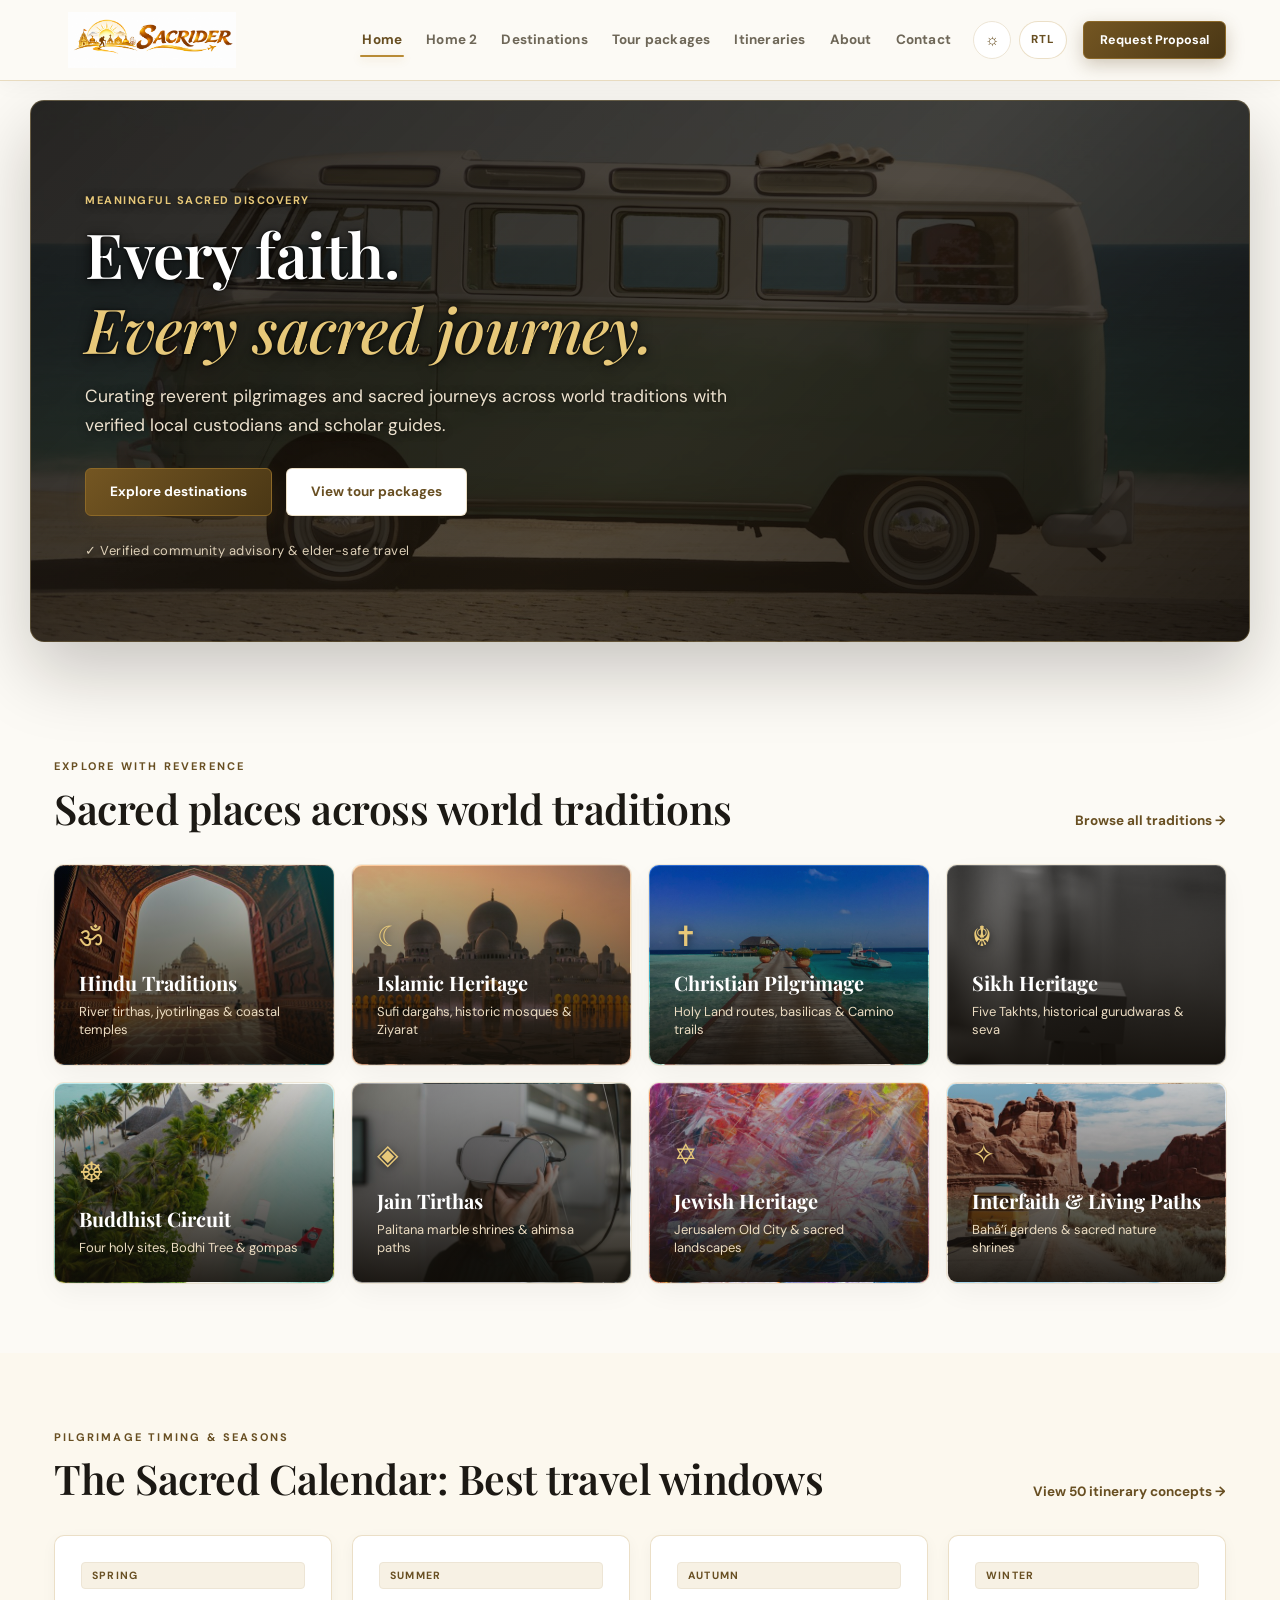
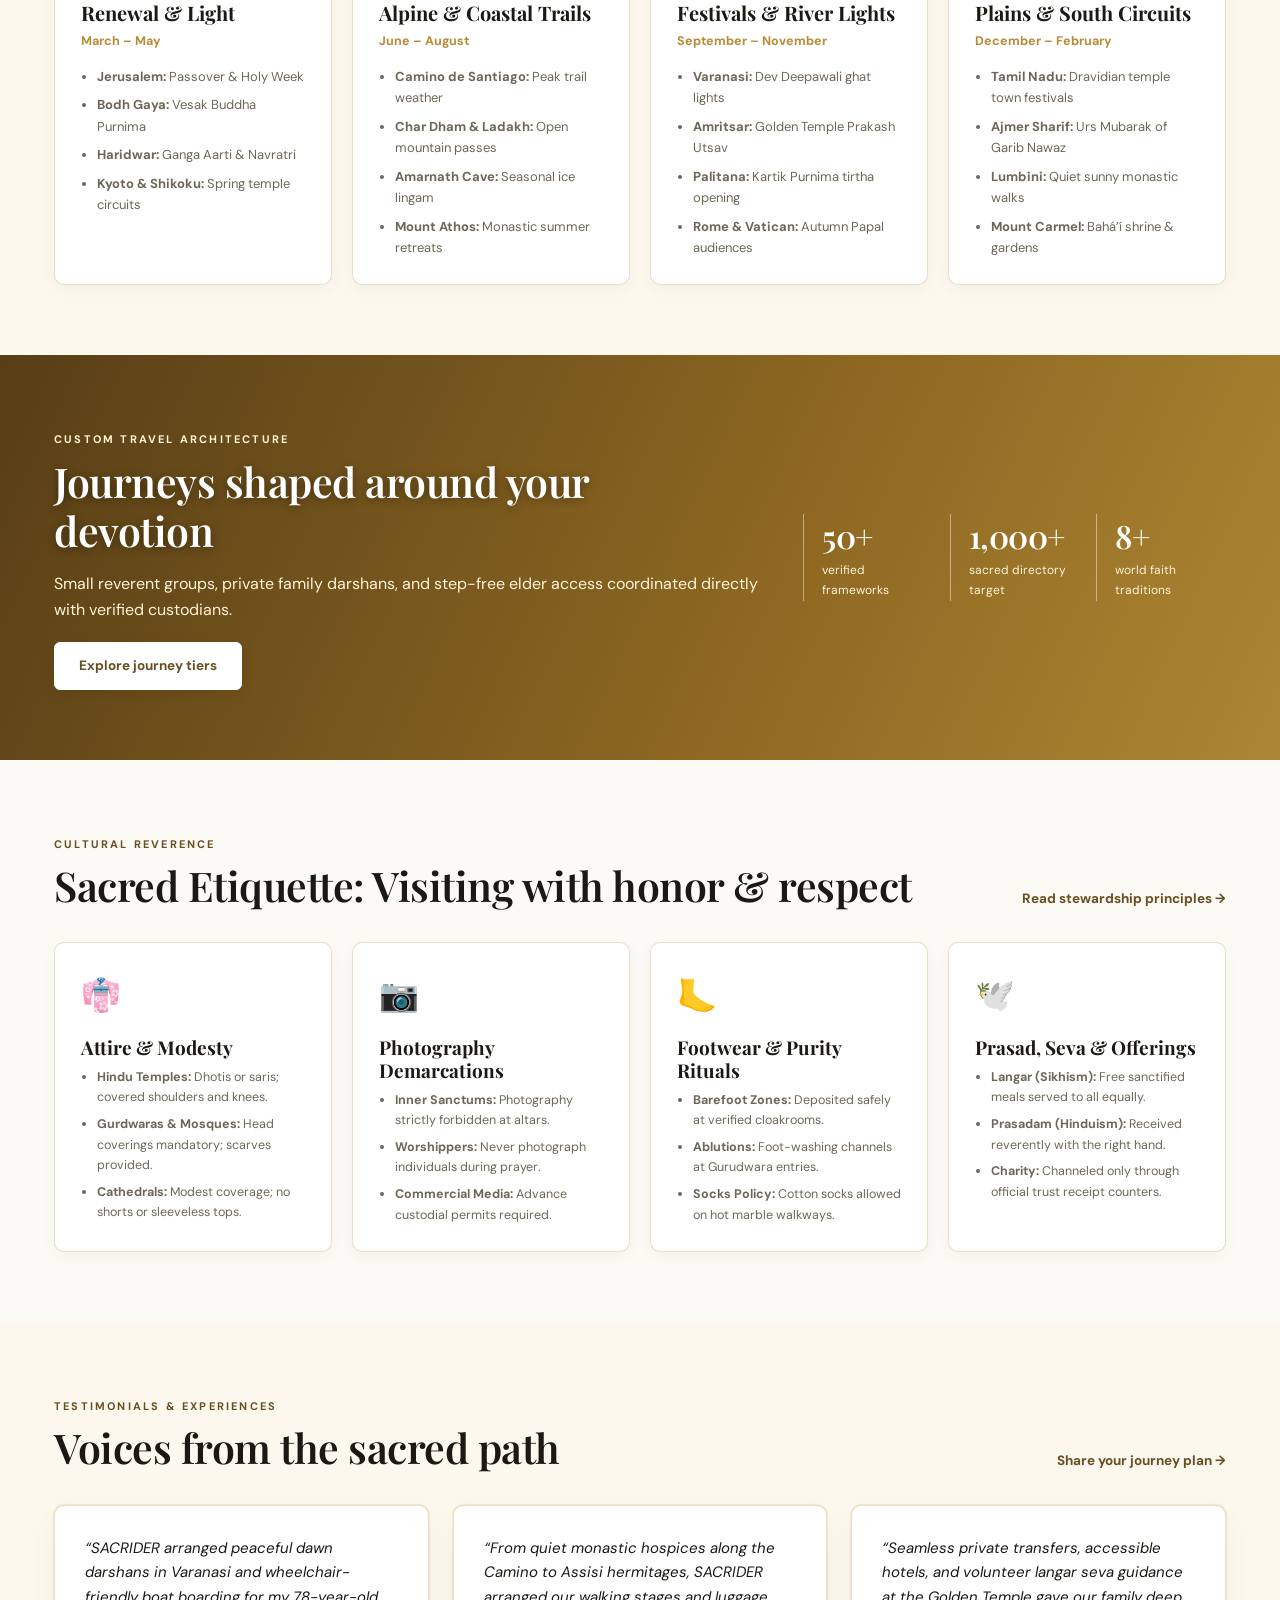
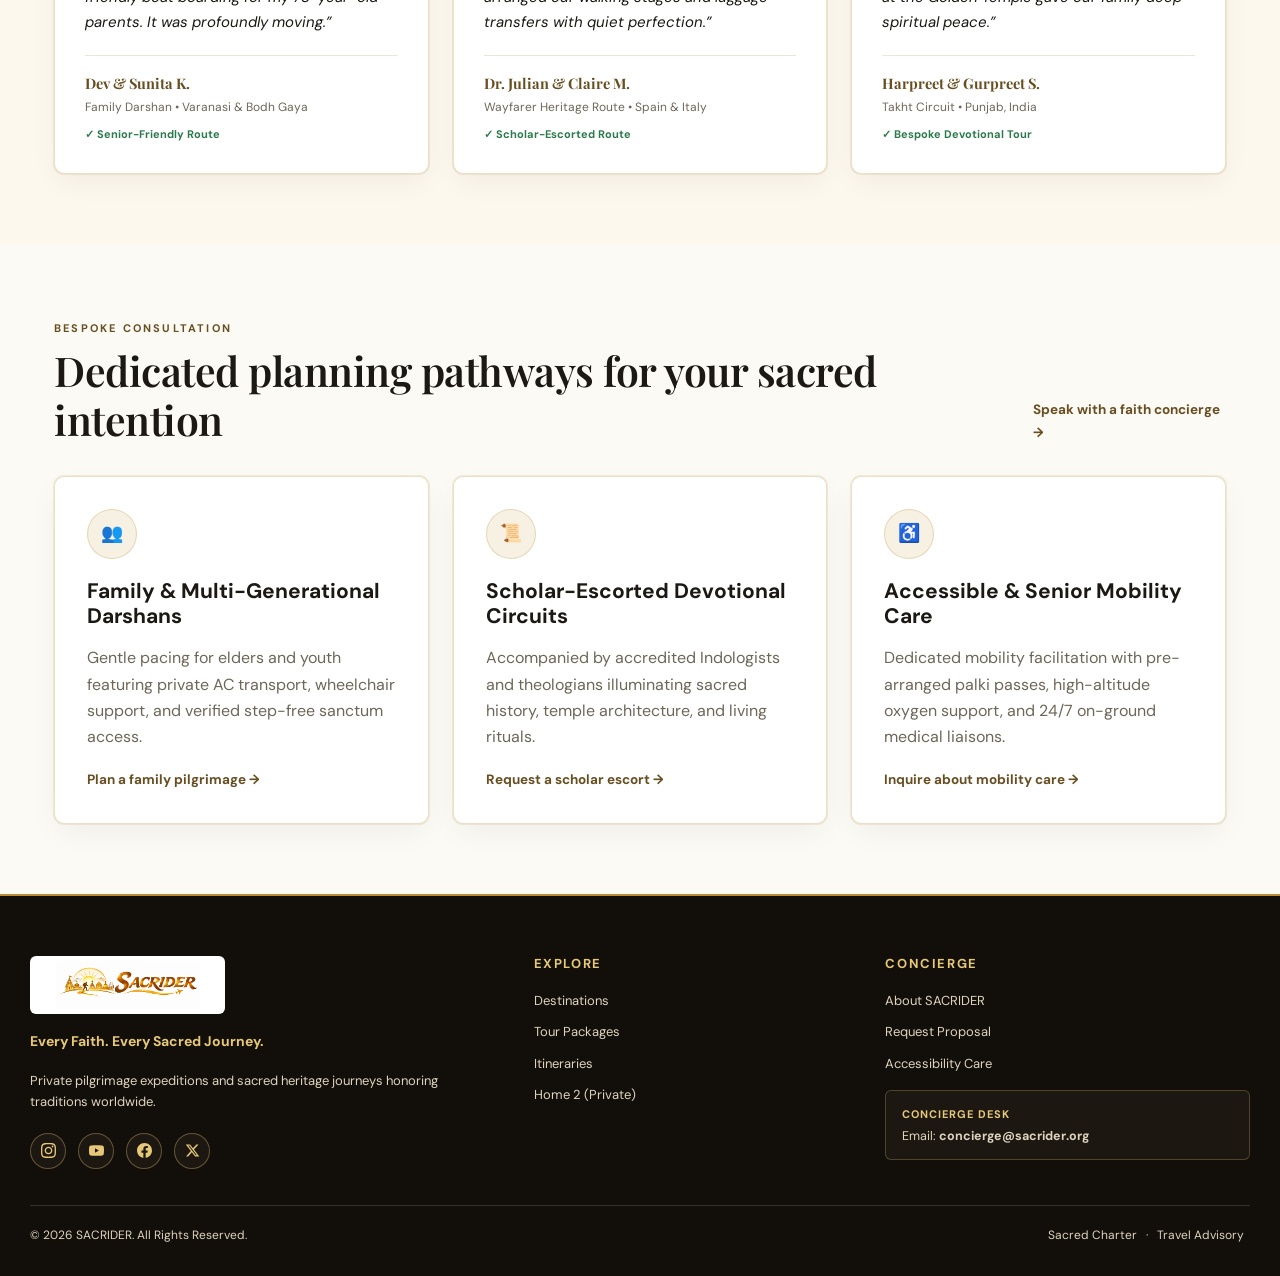
==== commit be74c9f8: "secondpush" ====
--- a/index.html
+++ b/index.html
@@ -12,27 +12,21 @@
   <link href="https://fonts.googleapis.com/css2?family=DM+Sans:wght@400;500;600;700&family=Playfair+Display:wght@500;600;700&display=swap" rel="stylesheet">
 </head>
 <body>
-  <div class="top-sub-banner">
-    ✦ Welcome to the SACRIDER Global Heritage Portal. For bespoke private itineraries, visit <a href="home-premium.html">Home 2 (Private Journeys) →</a>
-  </div>
   <div id="site-header"></div>
 
   <main>
     <!-- Hero Section -->
     <section class="hero hero-classic">
       <div class="hero-copy">
-        <span class="eyebrow">MEANINGFUL JOURNEYS • RESPECTFUL DISCOVERY</span>
+        <span class="eyebrow">MEANINGFUL SACRED DISCOVERY</span>
         <h1>Every faith.<br><em>Every sacred journey.</em></h1>
-        <p>Discover sacred sites, living devotional traditions, and transformative pilgrimage routes around the world. We craft respectful travel pathways honoring the deep meaning and sanctity of every sacred destination.</p>
+        <p>Curating reverent pilgrimages and sacred journeys across world traditions with verified local custodians and scholar
+          guides.</p>
         <div class="actions">
-          <a class="btn primary" href="destinations.html">Explore 1,000+ destinations</a>
-          <a class="btn secondary" href="packages.html">View pilgrimage packages</a>
-          <a class="btn light" href="home-premium.html">Discover Home 2 (Private)</a>
-        </div>
-        <div class="hero-note">✓ Global multi-faith discovery & verified community travel advisory</div>
-      </div>
-      <div class="hero-art">
-        <img src="assets/sacrider-primary-logo.png" alt="SACRIDER sacred journey emblem">
+          <a class="btn primary" href="destinations.html">Explore destinations</a>
+          <a class="btn secondary" href="packages.html">View tour packages</a>
+        </div>
+        <div class="hero-note">✓ Verified community advisory & elder-safe travel</div>
       </div>
     </section>
 
@@ -49,42 +43,42 @@
         <a class="faith-card" style="background-image: url('assets/images/faith-hindu.jpg');" href="destinations.html?faith=Hindu">
           <span>ॐ</span>
           <b>Hindu Traditions</b>
-          <small>Ancient river tirthas, jyotirlingas, char dham & coastal temples</small>
+          <small>River tirthas, jyotirlingas & coastal temples</small>
         </a>
         <a class="faith-card" style="background-image: url('assets/images/faith-islam.jpg');" href="destinations.html?faith=Islam">
           <span>☾</span>
           <b>Islamic Heritage</b>
-          <small>Sufi dargahs, historic mosques & Umrah planning frameworks</small>
+          <small>Sufi dargahs, historic mosques & Ziyarat</small>
         </a>
         <a class="faith-card" style="background-image: url('assets/images/faith-christian.jpg');" href="destinations.html?faith=Christian">
           <span>✝</span>
           <b>Christian Pilgrimage</b>
-          <small>Holy Land routes, apostolic basilicas & Camino trails</small>
+          <small>Holy Land routes, basilicas & Camino trails</small>
         </a>
         <a class="faith-card" style="background-image: url('assets/images/faith-sikh.jpg');" href="destinations.html?faith=Sikh">
           <span>☬</span>
           <b>Sikh Heritage</b>
-          <small>Five Holy Takhts, historical gurudwaras & seva circuits</small>
+          <small>Five Takhts, historical gurudwaras & seva</small>
         </a>
         <a class="faith-card" style="background-image: url('assets/images/faith-buddhist.jpg');" href="destinations.html?faith=Buddhist">
           <span>☸</span>
           <b>Buddhist Circuit</b>
-          <small>Enlightenment sanctuaries, Himalayan gompas & stupas</small>
+          <small>Four holy sites, Bodhi Tree & gompas</small>
         </a>
         <a class="faith-card" style="background-image: url('assets/images/faith-jain.jpg');" href="destinations.html?faith=Jain">
           <span>◈</span>
           <b>Jain Tirthas</b>
-          <small>White marble mountain shrines, Palitana & ahimsa paths</small>
+          <small>Palitana marble shrines & ahimsa paths</small>
         </a>
         <a class="faith-card" style="background-image: url('assets/images/faith-jewish.jpg');" href="destinations.html?faith=Jewish">
           <span>✡</span>
           <b>Jewish Heritage</b>
-          <small>Jerusalem Old City, historic synagogues & sacred landscapes</small>
+          <small>Jerusalem Old City & sacred landscapes</small>
         </a>
         <a class="faith-card" style="background-image: url('assets/images/faith-interfaith.jpg');" href="destinations.html?faith=Interfaith">
           <span>✧</span>
           <b>Interfaith & Living Paths</b>
-          <small>Bahá’í gardens, Zoroastrian fire temples & indigenous sanctuaries</small>
+          <small>Bahá’í gardens & sacred nature shrines</small>
         </a>
       </div>
     </section>
@@ -100,47 +94,47 @@
       </div>
       <div class="seasons-grid">
         <article class="season-card">
-          <span class="season-badge">SPRING SANCTUARY</span>
+          <span class="season-badge">SPRING</span>
           <h3>Renewal & Light</h3>
           <div class="season-months">March – May</div>
           <ul class="season-list">
-            <li><strong>Jerusalem:</strong> Passover & Holy Week ceremonies</li>
-            <li><strong>Bodh Gaya:</strong> Vesak (Buddha Purnima) gatherings</li>
-            <li><strong>Haridwar & Rishikesh:</strong> Chaitra Navratri & Ganga Aarti</li>
-            <li><strong>Kyoto & Shikoku:</strong> Spring cherry blossoms on temple circuits</li>
-          </ul>
-        </article>
-        <article class="season-card">
-          <span class="season-badge">SUMMER HIGH PASSES</span>
+            <li><strong>Jerusalem:</strong> Passover & Holy Week</li>
+            <li><strong>Bodh Gaya:</strong> Vesak Buddha Purnima</li>
+            <li><strong>Haridwar:</strong> Ganga Aarti & Navratri</li>
+            <li><strong>Kyoto & Shikoku:</strong> Spring temple circuits</li>
+          </ul>
+        </article>
+        <article class="season-card">
+          <span class="season-badge">SUMMER</span>
           <h3>Alpine & Coastal Trails</h3>
           <div class="season-months">June – August</div>
           <ul class="season-list">
-            <li><strong>Camino de Santiago:</strong> Peak weather on the French & Northern Ways</li>
-            <li><strong>Char Dham & Ladakh:</strong> Snow-cleared Himalayan mountain passes</li>
-            <li><strong>Amarnath Cave:</strong> High-altitude seasonal ice lingam darshan</li>
-            <li><strong>Mount Athos & Assisi:</strong> Monastic summer reflection retreats</li>
-          </ul>
-        </article>
-        <article class="season-card">
-          <span class="season-badge">AUTUMN DEVOTION</span>
+            <li><strong>Camino de Santiago:</strong> Peak trail weather</li>
+            <li><strong>Char Dham & Ladakh:</strong> Open mountain passes</li>
+            <li><strong>Amarnath Cave:</strong> Seasonal ice lingam</li>
+            <li><strong>Mount Athos:</strong> Monastic summer retreats</li>
+          </ul>
+        </article>
+        <article class="season-card">
+          <span class="season-badge">AUTUMN</span>
           <h3>Festivals & River Lights</h3>
           <div class="season-months">September – November</div>
           <ul class="season-list">
-            <li><strong>Varanasi Ghats:</strong> Dev Deepawali & Kartik Purnima illuminations</li>
-            <li><strong>Amritsar:</strong> Guru Nanak Jayanti Prakash Utsav at Golden Temple</li>
-            <li><strong>Palitana:</strong> Kartik Purnima opening of the sacred mountain tirtha</li>
-            <li><strong>Rome & Vatican:</strong> Mild autumnal pilgrimage crowds and Papal audiences</li>
-          </ul>
-        </article>
-        <article class="season-card">
-          <span class="season-badge">WINTER REFLECTION</span>
-          <h3>Serene Plains & South Circuits</h3>
+            <li><strong>Varanasi:</strong> Dev Deepawali ghat lights</li>
+            <li><strong>Amritsar:</strong> Golden Temple Prakash Utsav</li>
+            <li><strong>Palitana:</strong> Kartik Purnima tirtha opening</li>
+            <li><strong>Rome & Vatican:</strong> Autumn Papal audiences</li>
+          </ul>
+        </article>
+        <article class="season-card">
+          <span class="season-badge">WINTER</span>
+          <h3>Plains & South Circuits</h3>
           <div class="season-months">December – February</div>
           <ul class="season-list">
-            <li><strong>Tamil Nadu & Kerala:</strong> Dravidian temple town festivals & Sabarimala</li>
-            <li><strong>Ajmer Sharif:</strong> Urs Mubarak of Khwaja Moinuddin Chishti</li>
-            <li><strong>Lumbini & Sarnath:</strong> Crisp sunny days for quiet monastic walking</li>
-            <li><strong>Mount Carmel, Haifa:</strong> Pleasant coastal climate in the Bahá’í gardens</li>
+            <li><strong>Tamil Nadu:</strong> Dravidian temple town festivals</li>
+            <li><strong>Ajmer Sharif:</strong> Urs Mubarak of Garib Nawaz</li>
+            <li><strong>Lumbini:</strong> Quiet sunny monastic walks</li>
+            <li><strong>Mount Carmel:</strong> Bahá’í shrine & gardens</li>
           </ul>
         </article>
       </div>
@@ -150,14 +144,15 @@
     <section class="section feature-band">
       <div>
         <span class="eyebrow">CUSTOM TRAVEL ARCHITECTURE</span>
-        <h2>Journeys shaped around what matters to your heart</h2>
-        <p>Whether traveling in small reverent groups, undertaking private family darshans, or requesting wheelchair-accessible transport, our planning frameworks ensure dignity, authentic access, and reliable local support.</p>
-        <a class="btn light" href="packages.html">Explore our journey categories</a>
+        <h2>Journeys shaped around your devotion</h2>
+        <p>Small reverent groups, private family darshans, and step-free elder access coordinated directly with verified
+          custodians.</p>
+        <a class="btn light" href="packages.html">Explore journey tiers</a>
       </div>
       <div class="feature-stats">
-        <div><strong>50+</strong><span>verified journey frameworks</span></div>
-        <div><strong>1,000+</strong><span>sacred destinations catalogue target</span></div>
-        <div><strong>8+</strong><span>world faith traditions curated</span></div>
+        <div><strong>50+</strong><span>verified frameworks</span></div>
+        <div><strong>1,000+</strong><span>sacred directory target</span></div>
+        <div><strong>8+</strong><span>world faith traditions</span></div>
       </div>
     </section>
 
@@ -168,47 +163,43 @@
           <span class="eyebrow">CULTURAL REVERENCE</span>
           <h2>Sacred Etiquette: Visiting with honor & respect</h2>
         </div>
-        <a class="text-link" href="about.html">Read our stewardship principles →</a>
+        <a class="text-link" href="about.html">Read stewardship principles →</a>
       </div>
       <div class="etiquette-grid">
         <article class="etiquette-card">
           <div class="etiquette-icon">👘</div>
           <h3>Attire & Modesty</h3>
-          <p>Each sacred sanctum observes traditional dress standards honoring the divine presence.</p>
-          <ul>
-            <li><strong>Hindu Temples:</strong> Dhotis/saris preferred; shoulders and knees covered.</li>
-            <li><strong>Gurdwaras & Mosques:</strong> Head covering mandatory; clean scarves provided.</li>
-            <li><strong>Cathedrals & Basilicas:</strong> Modest coverage; no sleeveless tops or shorts.</li>
+          <ul>
+            <li><strong>Hindu Temples:</strong> Dhotis or saris; covered shoulders and knees.</li>
+            <li><strong>Gurdwaras & Mosques:</strong> Head coverings mandatory; scarves provided.</li>
+            <li><strong>Cathedrals:</strong> Modest coverage; no shorts or sleeveless tops.</li>
           </ul>
         </article>
         <article class="etiquette-card">
           <div class="etiquette-icon">📷</div>
           <h3>Photography Demarcations</h3>
-          <p>Preserve devotional intimacy and honor sacred site prohibitions with utmost care.</p>
-          <ul>
-            <li><strong>Inner Sanctums:</strong> Photography strictly forbidden in garbhagrihas and altars.</li>
-            <li><strong>Worshippers:</strong> Never photograph individuals during intense prayer.</li>
-            <li><strong>Commercial Media:</strong> Special written custodial permits required in advance.</li>
+          <ul>
+            <li><strong>Inner Sanctums:</strong> Photography strictly forbidden at altars.</li>
+            <li><strong>Worshippers:</strong> Never photograph individuals during prayer.</li>
+            <li><strong>Commercial Media:</strong> Advance custodial permits required.</li>
           </ul>
         </article>
         <article class="etiquette-card">
           <div class="etiquette-icon">🦶</div>
           <h3>Footwear & Purity Rituals</h3>
-          <p>Entering holy ground begins with shedding worldly dust at dedicated safe cloakrooms.</p>
-          <ul>
-            <li><strong>Barefoot Zones:</strong> Removed at temple thresholds and Gurudwara sarovars.</li>
-            <li><strong>Ablutions:</strong> Foot-washing water channels provided at Gurudwaras and Mosques.</li>
-            <li><strong>Socks Policy:</strong> Non-slip cotton socks permitted on sun-heated marble walkways.</li>
+          <ul>
+            <li><strong>Barefoot Zones:</strong> Deposited safely at verified cloakrooms.</li>
+            <li><strong>Ablutions:</strong> Foot-washing channels at Gurudwara entries.</li>
+            <li><strong>Socks Policy:</strong> Cotton socks allowed on hot marble walkways.</li>
           </ul>
         </article>
         <article class="etiquette-card">
           <div class="etiquette-icon">🕊️</div>
           <h3>Prasad, Seva & Offerings</h3>
-          <p>Participate mindfully in communal meals, sacred offerings, and sanctum blessings.</p>
-          <ul>
-            <li><strong>Langar (Sikhism):</strong> Free sanctified meals served to all seated equally.</li>
-            <li><strong>Prasadam (Hinduism):</strong> Receive with the right hand with reverence.</li>
-            <li><strong>Charity:</strong> Give only via authorized temple trust donation receipt counters.</li>
+          <ul>
+            <li><strong>Langar (Sikhism):</strong> Free sanctified meals served to all equally.</li>
+            <li><strong>Prasadam (Hinduism):</strong> Received reverently with the right hand.</li>
+            <li><strong>Charity:</strong> Channeled only through official trust receipt counters.</li>
           </ul>
         </article>
       </div>
@@ -225,58 +216,65 @@
       </div>
       <div class="voices-grid">
         <article class="voice-card">
-          <p class="voice-quote">“Traveling to Varanasi and Bodh Gaya with my 78-year-old parents felt daunting until SACRIDER coordinated wheelchair-friendly boat boarding and peaceful dawn darshans. It was profoundly moving for our entire family.”</p>
+          <p class="voice-quote">“SACRIDER arranged peaceful dawn darshans in Varanasi and wheelchair-friendly boat boarding for
+            my 78-year-old parents. It was profoundly moving.”</p>
           <div class="voice-author">
             <b>Dev & Sunita K.</b>
-            <span>Multi-Generational Family Journey • Varanasi & Bodh Gaya</span>
-            <div class="voice-badge">✓ Verified Senior-Friendly Pilgrim Route</div>
+            <span>Family Darshan • Varanasi & Bodh Gaya</span>
+            <div class="voice-badge">✓ Senior-Friendly Route</div>
           </div>
         </article>
         <article class="voice-card">
-          <p class="voice-quote">“Visiting Jerusalem’s Old City across Jewish, Christian, and Muslim historic sites required deep sensitivity and verified local guides. SACRIDER handled every detail with immense scholarship and genuine warmth.”</p>
+          <p class="voice-quote">“From quiet monastic hospices along the Camino to Assisi hermitages, SACRIDER arranged our
+            walking stages and luggage transfers with quiet perfection.”</p>
           <div class="voice-author">
-            <b>Reverend Marcus & Elena T.</b>
-            <span>Ecumenical Heritage Route • Jerusalem & Galilee</span>
-            <div class="voice-badge">✓ Certified Scholar-Escorted Pilgrimage</div>
+            <b>Dr. Julian & Claire M.</b>
+            <span>Wayfarer Heritage Route • Spain & Italy</span>
+            <div class="voice-badge">✓ Scholar-Escorted Route</div>
           </div>
         </article>
         <article class="voice-card">
-          <p class="voice-quote">“Our private journey to the Golden Temple of Amritsar and Anandpur Sahib was seamless. The private vehicle logistics, hotel accessibility, and volunteer langar seva guidance gave us deep spiritual peace.”</p>
+          <p class="voice-quote">“Seamless private transfers, accessible hotels, and volunteer langar seva guidance at the Golden
+            Temple gave our family deep spiritual peace.”</p>
           <div class="voice-author">
             <b>Harpreet & Gurpreet S.</b>
-            <span>Heritage & Takht Circuit • Punjab, India</span>
-            <div class="voice-badge">✓ Bespoke Family Devotional Tour</div>
+            <span>Takht Circuit • Punjab, India</span>
+            <div class="voice-badge">✓ Bespoke Devotional Tour</div>
           </div>
         </article>
       </div>
     </section>
 
-    <!-- Navigation Prompt Cards -->
+    <!-- Bespoke Planning Pathways -->
     <section class="section">
       <div class="section-head">
         <div>
-          <span class="eyebrow">START PLANNING</span>
-          <h2>Three ways to begin your sacred journey</h2>
-        </div>
+          <span class="eyebrow">BESPOKE CONSULTATION</span>
+          <h2>Dedicated planning pathways for your sacred intention</h2>
+        </div>
+        <a class="text-link" href="contact.html">Speak with a faith concierge →</a>
       </div>
       <div class="three-cards">
         <article class="info-card">
-          <div class="card-icon">⌖</div>
-          <h3>Explore Destinations</h3>
-          <p>Search sacred landscapes, living temples, shrines, and historical pilgrimage sites across 12+ countries.</p>
-          <a href="destinations.html" class="text-link">Find a sacred place →</a>
+          <div class="card-icon">👥</div>
+          <h3>Family & Multi-Generational Darshans</h3>
+          <p>Gentle pacing for elders and youth featuring private AC transport, wheelchair support, and verified step-free sanctum
+            access.</p>
+          <a href="contact.html?interest=Family%20journey" class="text-link">Plan a family pilgrimage →</a>
         </article>
         <article class="info-card">
-          <div class="card-icon">✧</div>
-          <h3>Review Tour Packages</h3>
-          <p>Compare group journeys, private bespoke routes, and multi-country heritage trails with tailored proposals.</p>
-          <a href="packages.html" class="text-link">View tour packages →</a>
+          <div class="card-icon">📜</div>
+          <h3>Scholar-Escorted Devotional Circuits</h3>
+          <p>Accompanied by accredited Indologists and theologians illuminating sacred history, temple architecture, and living
+            rituals.</p>
+          <a href="contact.html?interest=Bespoke%20Pilgrimage%20Proposal" class="text-link">Request a scholar escort →</a>
         </article>
         <article class="info-card">
-          <div class="card-icon">↗</div>
-          <h3>Home 2: Private Journeys</h3>
-          <p>Experience our premium concierge format designed for families and discerning travelers seeking deep privacy.</p>
-          <a href="home-premium.html" class="text-link">Visit Home 2 now →</a>
+          <div class="card-icon">♿</div>
+          <h3>Accessible & Senior Mobility Care</h3>
+          <p>Dedicated mobility facilitation with pre-arranged palki passes, high-altitude oxygen support, and 24/7 on-ground
+            medical liaisons.</p>
+          <a href="contact.html?interest=Accessible%20travel" class="text-link">Inquire about mobility care →</a>
         </article>
       </div>
     </section>
--- a/styles.css
+++ b/styles.css
@@ -115,15 +115,24 @@
   color: var(--gold-light);
 }
 
+#site-header {
+  display: block;
+  min-height: 80px;
+}
+
 .site-header {
-  position: sticky;
+  position: fixed;
   top: 0;
-  z-index: 100;
-  background: rgba(252, 250, 245, 0.96);
+  left: 0;
+  right: 0;
+  width: 100%;
+  z-index: 1000;
+  background: rgba(252, 250, 245, 0.98);
   backdrop-filter: blur(18px);
   -webkit-backdrop-filter: blur(18px);
   border-bottom: 1px solid var(--line-gold);
   box-shadow: 0 4px 20px rgba(18, 14, 8, 0.04);
+  transition: background-color 0.25s ease, border-color 0.25s ease;
 }
 
 .nav-wrap {
@@ -133,6 +142,7 @@
   display: flex;
   align-items: center;
   gap: 20px;
+  position: relative;
 }
 
 .brand img {
@@ -150,25 +160,33 @@
 .nav-links {
   display: flex;
   align-items: center;
+  margin-inline-start: auto;
+}
+
+.nav-links-list {
+  display: flex;
+  align-items: center;
   gap: 20px;
-  margin-inline-start: auto;
   font-size: 13.5px;
   font-weight: 700;
   color: var(--muted);
 }
 
-.nav-links a {
+.nav-links-list a {
   position: relative;
   padding: 6px 2px;
   letter-spacing: 0.2px;
-}
-
-.nav-links a:hover,
-.nav-links a.active {
-  color: var(--deep);
-}
-
-.nav-links a.active::after {
+  color: var(--muted);
+  text-decoration: none;
+  transition: color 0.2s ease;
+}
+
+.nav-links-list a:hover,
+.nav-links-list a.active {
+  color: var(--deep);
+}
+
+.nav-links-list a.active::after {
   content: "";
   position: absolute;
   bottom: 0;
@@ -186,6 +204,14 @@
   gap: 8px;
 }
 
+.desktop-nav-tools {
+  display: flex;
+}
+
+.nav-menu-tools {
+  display: none;
+}
+
 .icon-btn {
   width: 38px;
   height: 38px;
@@ -208,7 +234,7 @@
 
 .menu-btn {
   display: none;
-  font-size: 18px;
+  font-size: 20px;
 }
 
 .header-cta {
@@ -380,12 +406,11 @@
 .hero, .premium-hero {
   max-width: 1220px;
   margin: 20px auto 40px;
-  padding: 75px 44px 70px;
-  display: grid;
-  grid-template-columns: 1.18fr 0.82fr;
-  align-items: center;
-  gap: 40px;
-  min-height: 530px;
+  padding: 85px 54px 80px;
+  display: flex;
+  flex-direction: column;
+  justify-content: center;
+  min-height: 500px;
   border-radius: var(--radius-lg);
   overflow: hidden;
   box-shadow: var(--shadow-lg);
@@ -393,105 +418,84 @@
   border: 1px solid rgba(231, 200, 121, 0.25);
 }
 
+.hero-copy,
+.premium-copy {
+  max-width: 820px;
+}
+
+.hero-copy h1,
+.premium-copy h1,
+.hero h1,
+.premium-hero h1,
+.page-hero h1,
+.detail-title {
+  color: #ffffff !important;
+  text-shadow: 0 2px 14px rgba(0, 0, 0, 0.8), 0 0 3px rgba(0, 0, 0, 0.95);
+}
+
+.hero-copy h1 em,
+.premium-copy h1 em,
+.hero h1 em,
+.premium-hero h1 em,
+.page-hero h1 em {
+  color: var(--gold-light) !important;
+  text-shadow: 0 2px 14px rgba(0, 0, 0, 0.8), 0 0 3px rgba(0, 0, 0, 0.95);
+}
+
 .hero-classic {
-  background: linear-gradient(135deg, rgba(16, 12, 8, 0.85) 0%, rgba(32, 24, 14, 0.72) 55%, rgba(16, 12, 8, 0.90) 100%),
+  background: linear-gradient(135deg, rgba(16, 12, 8, 0.88) 0%, rgba(32, 24, 14, 0.78) 55%, rgba(16, 12, 8, 0.92) 100%),
               url('assets/images/hero-classic.jpg') center/cover no-repeat;
   color: #fffef8;
 }
 
-.hero-classic .eyebrow {
-  color: var(--gold-light);
+.hero-classic .eyebrow,
+.premium-hero .eyebrow,
+.page-hero .eyebrow {
+  color: var(--gold-light) !important;
+  text-shadow: 0 1px 8px rgba(0, 0, 0, 0.8);
+  font-weight: 700;
+  letter-spacing: 1.5px;
 }
 
 .hero-classic p {
   color: #ede2cf;
   font-size: 17.5px;
-  max-width: 590px;
-}
-
-.hero-classic .hero-note {
-  color: #d1c1a5;
-  font-size: 12.5px;
+  max-width: 680px;
+  text-shadow: 0 1px 8px rgba(0, 0, 0, 0.6);
+}
+
+.hero-classic .hero-note,
+.premium-hero .hero-note {
+  color: #ded0b8;
+  font-size: 13px;
   margin-top: 24px;
   letter-spacing: 0.5px;
+  text-shadow: 0 1px 6px rgba(0, 0, 0, 0.7);
 }
 
 .hero-art {
-  display: flex;
-  justify-content: center;
-  align-items: center;
-}
-
-.hero-art img {
-  width: min(100%, 420px);
-  filter: drop-shadow(0 20px 40px rgba(0, 0, 0, 0.45));
-  border-radius: 50%;
-  border: 3px solid rgba(231, 200, 121, 0.35);
+  display: none !important;
 }
 
 /* Home 2 (Premium Hero) */
 .premium-hero {
-  background: linear-gradient(135deg, rgba(14, 11, 7, 0.92) 0%, rgba(36, 28, 15, 0.80) 55%, rgba(14, 11, 7, 0.94) 100%),
+  background: linear-gradient(135deg, rgba(14, 11, 7, 0.92) 0%, rgba(36, 28, 15, 0.82) 55%, rgba(14, 11, 7, 0.94) 100%),
               url('assets/images/hero-premium.jpg') center/cover no-repeat;
   color: #fffef8;
-}
-
-.premium-hero .eyebrow {
-  color: var(--gold-light);
 }
 
 .premium-hero p {
   color: #eddcc2;
   font-size: 18px;
-  max-width: 590px;
-}
-
-.premium-orbit-badge {
-  position: relative;
-  display: flex;
-  flex-direction: column;
-  align-items: center;
-  justify-content: center;
-  background: radial-gradient(circle, rgba(231, 200, 121, 0.22) 0%, rgba(22, 17, 10, 0.85) 65%);
-  border: 1px solid rgba(231, 200, 121, 0.45);
-  padding: 40px 30px;
-  border-radius: 50%;
-  width: min(100%, 360px);
-  height: 360px;
-  margin: auto;
-  box-shadow: 0 0 60px rgba(184, 139, 54, 0.22), inset 0 0 45px rgba(231, 200, 121, 0.15);
-  text-align: center;
-}
-
-.premium-orbit-badge img {
-  width: 140px;
-  height: 140px;
-  object-fit: contain;
-  margin-bottom: 12px;
-  filter: drop-shadow(0 10px 20px rgba(0, 0, 0, 0.5));
-}
-
-.orbit-title {
-  font-family: "Playfair Display", serif;
-  font-size: 20px;
-  color: #ffffff;
-  font-weight: 600;
-  line-height: 1.3;
-}
-
-.orbit-tag {
-  font-size: 11px;
-  letter-spacing: 2px;
-  color: var(--gold-light);
-  margin-top: 6px;
-  text-transform: uppercase;
+  max-width: 680px;
+  text-shadow: 0 1px 8px rgba(0, 0, 0, 0.6);
 }
 
 /* Page Hero across internal pages */
 .page-hero {
   max-width: 1220px;
   margin: 18px auto 35px;
-  padding: 80px 24px 65px;
+  padding: 85px 24px 70px;
   text-align: center;
   color: #fffef8;
   border-radius: var(--radius-lg);
@@ -504,28 +508,30 @@
 }
 
 .page-hero.destinations-hero {
-  background-image: linear-gradient(rgba(14, 11, 7, 0.78), rgba(14, 11, 7, 0.84)), url('assets/images/hero-destinations.jpg');
+  background-image: linear-gradient(rgba(14, 11, 7, 0.82), rgba(14, 11, 7, 0.88)), url('assets/images/hero-destinations.jpg');
 }
 
 .page-hero.packages-hero {
-  background-image: linear-gradient(rgba(14, 11, 7, 0.78), rgba(14, 11, 7, 0.84)), url('assets/images/hero-packages.jpg');
+  background-image: linear-gradient(rgba(14, 11, 7, 0.82), rgba(14, 11, 7, 0.88)), url('assets/images/hero-packages.jpg');
 }
 
 .page-hero.itineraries-hero {
-  background-image: linear-gradient(rgba(14, 11, 7, 0.78), rgba(14, 11, 7, 0.84)), url('assets/images/hero-itineraries.jpg');
+  background-image: linear-gradient(rgba(14, 11, 7, 0.82), rgba(14, 11, 7, 0.88)), url('assets/images/hero-itineraries.jpg');
 }
 
 .page-hero.about-hero {
-  background-image: linear-gradient(rgba(14, 11, 7, 0.78), rgba(14, 11, 7, 0.84)), url('assets/images/hero-about.jpg');
+  background-image: linear-gradient(rgba(14, 11, 7, 0.82), rgba(14, 11, 7, 0.88)), url('assets/images/hero-about.jpg');
 }
 
 .page-hero.contact-hero {
-  background-image: linear-gradient(rgba(14, 11, 7, 0.78), rgba(14, 11, 7, 0.84)), url('assets/images/hero-contact.jpg');
+  background-image: linear-gradient(rgba(14, 11, 7, 0.82), rgba(14, 11, 7, 0.88)), url('assets/images/hero-contact.jpg');
 }
 
 .page-hero h1 {
+  color: #ffffff !important;
   font-size: clamp(36px, 4.8vw, 54px);
   margin: 10px auto 14px;
+  text-shadow: 0 2px 14px rgba(0, 0, 0, 0.8), 0 0 3px rgba(0, 0, 0, 0.95);
 }
 
 .page-hero p {
@@ -533,6 +539,7 @@
   margin: auto;
   color: #efe5d5;
   font-size: 17.5px;
+  text-shadow: 0 1px 8px rgba(0, 0, 0, 0.6);
 }
 
 .top-sub-banner {
@@ -1958,7 +1965,9 @@
 }
 
 .feature-band h2 {
+  color: #ffffff !important;
   max-width: 620px;
+  text-shadow: 0 2px 10px rgba(0, 0, 0, 0.4);
 }
 
 .feature-stats {
@@ -2469,8 +2478,8 @@
   max-width: 1220px;
   margin: auto;
   display: grid;
-  grid-template-columns: 1.35fr 1fr 1fr;
-  gap: 45px;
+  grid-template-columns: 1.5fr 1fr 1.2fr;
+  gap: 48px;
 }
 
 .footer-logo {
@@ -2486,10 +2495,11 @@
 .footer-tagline {
   color: var(--gold-light);
   font-size: 14px;
+  font-weight: 600;
 }
 
 .footer-desc {
-  color: #d1c5ae;
+  color: #ded3be;
   font-size: 13px;
   line-height: 1.6;
 }
@@ -2500,6 +2510,7 @@
   letter-spacing: 1.6px;
   text-transform: uppercase;
   margin: 0 0 18px;
+  font-weight: 700;
 }
 
 .footer-links {
@@ -2508,8 +2519,9 @@
 }
 
 .footer-links a {
-  color: #d1c5ae;
+  color: #ded3be;
   font-size: 13px;
+  transition: color 0.2s ease;
 }
 
 .footer-links a:hover {
@@ -2523,15 +2535,15 @@
   gap: 7px;
   margin-top: 18px;
   font-size: 12px;
-  color: #baa886;
+  color: #ded3be;
 }
 
 .operator-service-card {
   background: #1c1811;
-  border: 1px solid rgba(231, 200, 121, 0.22);
-  padding: 16px;
+  border: 1px solid rgba(231, 200, 121, 0.25);
+  padding: 14px 16px;
   border-radius: var(--radius-sm);
-  margin-top: 18px;
+  margin-top: 16px;
 }
 
 .operator-service-card strong {
@@ -2543,31 +2555,211 @@
 }
 
 .operator-service-card p {
-  color: #baa886;
-  font-size: 12px;
+  color: #ded3be;
+  font-size: 12.5px;
   margin: 0;
   line-height: 1.45;
 }
 
+.footer-social-icons {
+  display: flex;
+  align-items: center;
+  gap: 12px;
+  margin-top: 20px;
+  margin-bottom: 0;
+}
+
+.social-icon-btn {
+  width: 36px;
+  height: 36px;
+  border-radius: 50%;
+  background: #1c1811;
+  border: 1px solid rgba(231, 200, 121, 0.35);
+  color: var(--gold-light);
+  display: flex;
+  align-items: center;
+  justify-content: center;
+  transition: all 0.2s ease;
+}
+
+.social-icon-btn:hover {
+  background: var(--gold);
+  color: #120f0a;
+  border-color: #ffffff;
+  transform: translateY(-2px);
+}
+
+.footer-social-logins {
+  background: #1c1811;
+  border: 1px solid rgba(231, 200, 121, 0.25);
+  padding: 12px;
+  border-radius: var(--radius-sm);
+}
+
+.social-login-title {
+  display: block;
+  font-size: 10.5px;
+  font-weight: 700;
+  color: var(--gold-light);
+  letter-spacing: 1px;
+  text-transform: uppercase;
+  margin-bottom: 8px;
+}
+
+.social-login-grid {
+  display: flex;
+  gap: 8px;
+}
+
+.social-login-btn {
+  flex: 1;
+  display: inline-flex;
+  align-items: center;
+  justify-content: center;
+  gap: 6px;
+  padding: 7px 10px;
+  border-radius: 4px;
+  font-size: 11.5px;
+  font-weight: 700;
+  cursor: pointer;
+  border: 1px solid rgba(255, 255, 255, 0.16);
+  background: #252016;
+  color: #f7f0df;
+  transition: all 0.2s ease;
+}
+
+.social-login-btn:hover {
+  background: #3a3221;
+  color: #ffffff;
+  border-color: var(--gold);
+  transform: translateY(-1px);
+}
+
 .copyright {
   max-width: 1220px;
-  margin: 40px auto 0;
-  padding-top: 22px;
-  border-top: 1px solid rgba(255, 255, 255, 0.12);
+  margin: 36px auto 0;
+  padding-top: 20px;
+  border-top: 1px solid rgba(255, 255, 255, 0.15);
   display: flex;
   justify-content: space-between;
   align-items: center;
-  color: #9c917b;
+  color: #ded3be;
   font-size: 12px;
 }
 
 .footer-sub-links a {
-  color: #9c917b;
+  color: #ded3be;
   margin: 0 6px;
+  transition: color 0.2s ease;
 }
 
 .footer-sub-links a:hover {
-  color: #fff;
+  color: #ffffff;
+}
+
+/* Floating Back to Top Button */
+.back-to-top {
+  position: fixed;
+  bottom: 28px;
+  right: 28px;
+  z-index: 999;
+  width: 52px;
+  height: 52px;
+  border-radius: 50%;
+  border: 2px solid var(--gold);
+  background: #120f0a;
+  color: #ffffff;
+  display: flex;
+  flex-direction: column;
+  align-items: center;
+  justify-content: center;
+  gap: 2px;
+  cursor: pointer;
+  box-shadow: 0 6px 20px rgba(0, 0, 0, 0.5), 0 0 0 1px rgba(184, 139, 54, 0.35);
+  opacity: 0;
+  visibility: hidden;
+  transform: translateY(18px) scale(0.92);
+  transition: opacity 0.3s ease, transform 0.3s cubic-bezier(0.16, 1, 0.3, 1), visibility 0.3s ease, background 0.2s ease, border-color 0.2s ease;
+  pointer-events: none;
+}
+
+.back-to-top.visible {
+  opacity: 1;
+  visibility: visible;
+  transform: translateY(0) scale(1);
+  pointer-events: auto;
+}
+
+.back-to-top:hover {
+  background: var(--gold);
+  color: #120f0a;
+  border-color: #ffffff;
+  transform: translateY(-3px) scale(1.05);
+  box-shadow: 0 10px 28px rgba(184, 139, 54, 0.55);
+}
+
+.btt-icon {
+  font-size: 12px;
+  line-height: 1;
+}
+
+.btt-text {
+  font-size: 9.5px;
+  font-weight: 800;
+  letter-spacing: 1px;
+  line-height: 1;
+}
+
+html[dir="rtl"] .back-to-top {
+  right: auto;
+  left: 28px;
+}
+
+/* RTL Header Text Button */
+.text-toggle-btn {
+  width: auto !important;
+  min-width: 48px;
+  height: 38px;
+  padding: 0 11px;
+  border-radius: 20px !important;
+  font-size: 11.5px;
+  font-weight: 800;
+  letter-spacing: 1px;
+  text-transform: uppercase;
+  color: var(--deep);
+  background: var(--surface);
+  border: 1px solid var(--line-gold);
+}
+
+.text-toggle-btn:hover {
+  background: var(--soft);
+  color: var(--ink);
+  border-color: var(--gold);
+}
+
+body.dark .text-toggle-btn {
+  background: #242017;
+  color: #ffd98c;
+  border-color: rgba(231, 200, 121, 0.45);
+}
+
+body.dark .text-toggle-btn:hover {
+  background: #382f1f;
+  color: #ffffff;
+}
+
+/* Back to Top in Dark Mode */
+body.dark .back-to-top {
+  background: #e7c879;
+  color: #120f0a;
+  border: 2px solid #ffffff;
+  box-shadow: 0 6px 24px rgba(0, 0, 0, 0.8), 0 0 0 1px rgba(255, 255, 255, 0.25);
+}
+
+body.dark .back-to-top:hover {
+  background: #ffffff;
+  color: #120f0a;
+  box-shadow: 0 10px 30px rgba(255, 255, 255, 0.45);
 }
 
 /* ==========================================================================
@@ -2575,23 +2767,73 @@
    ========================================================================== */
 
 body.dark {
-  --ink: #f2ebd9;
-  --ink-secondary: #dcd0bc;
-  --muted: #b8ac95;
+  --ink: #fcf8ee;
+  --ink-secondary: #e6dcce;
+  --muted: #cfc4b0;
+  --deep: #f0d593;
+  --deep-accent: #ffd98c;
   --paper: #0f0e0b;
   --surface: #1a1712;
   --surface-elevated: #221e17;
   --line: #322b1f;
-  --line-gold: rgba(231, 200, 121, 0.25);
+  --line-gold: rgba(231, 200, 121, 0.32);
   --soft: #242017;
   --soft-gold: #1c1811;
   --shadow-sm: 0 4px 15px rgba(0, 0, 0, 0.4);
-  --shadow-card: 0 10px 30px -4px rgba(0, 0, 0, 0.6), 0 0 0 1px rgba(231, 200, 121, 0.16);
-  --shadow-hover: 0 24px 50px -8px rgba(0, 0, 0, 0.8), 0 0 0 1px rgba(231, 200, 121, 0.45);
+  --shadow-card: 0 10px 30px -4px rgba(0, 0, 0, 0.6), 0 0 0 1px rgba(231, 200, 121, 0.22);
+  --shadow-hover: 0 24px 50px -8px rgba(0, 0, 0, 0.8), 0 0 0 1px rgba(231, 200, 121, 0.55);
 }
 
 body.dark .site-header {
-  background: rgba(15, 14, 11, 0.96);
+  background: rgba(15, 14, 11, 0.98);
+  border-bottom-color: rgba(212, 175, 55, 0.25);
+}
+
+body.dark .nav-links {
+  background: #191611;
+  border-bottom-color: rgba(231, 200, 121, 0.45);
+  box-shadow: 0 16px 40px rgba(0, 0, 0, 0.7);
+}
+
+body.dark .nav-links-list a {
+  color: #eeddbb;
+}
+
+body.dark .nav-links-list a:hover {
+  background: #242017;
+  color: #ffd98c;
+}
+
+body.dark .nav-links-list a.active {
+  background: rgba(231, 200, 121, 0.16);
+  color: #ffd98c;
+}
+
+body.dark .nav-menu-tools {
+  border-top-color: rgba(231, 200, 121, 0.25);
+}
+
+body.dark .nav-menu-tool-btn {
+  background: #242017;
+  color: #eeddbb;
+  border-color: rgba(231, 200, 121, 0.35);
+}
+
+body.dark .nav-menu-tool-btn:hover {
+  background: #322b1e;
+  border-color: #ffd98c;
+  color: #ffffff;
+}
+
+body.dark .menu-btn {
+  background: #1c1811;
+  color: #ffd98c;
+  border-color: rgba(231, 200, 121, 0.35);
+}
+
+body.dark .menu-btn:hover {
+  background: #282216;
+  border-color: #ffd98c;
 }
 
 body.dark .muted-section {
@@ -2629,13 +2871,162 @@
    ========================================================================== */
 
 @media (max-width: 1100px) {
+  #site-header {
+    min-height: 68px;
+  }
+
   .nav-wrap {
+    padding: 10px 18px;
+    gap: 12px;
+  }
+
+  .brand img {
+    width: 155px;
+    height: 46px;
+  }
+
+  /* From 300px to 1100px: ONLY the brand logo and hamburger button exist in the visible header bar */
+  .desktop-nav-tools {
+    display: none !important;
+  }
+
+  .menu-btn {
+    display: flex !important;
+    margin-inline-start: auto;
+    width: 42px;
+    height: 42px;
+    font-size: 20px;
+    background: var(--surface);
+    border: 1px solid var(--line-gold);
+    border-radius: 8px;
+    color: var(--deep);
+    align-items: center;
+    justify-content: center;
+    cursor: pointer;
+    transition: all 0.2s ease;
+  }
+
+  .menu-btn:hover,
+  .menu-btn:focus-visible {
+    background: var(--soft);
+    border-color: var(--gold);
+  }
+
+  /* Mobile & Tablet Navigation Dropdown */
+  .nav-links {
+    display: none;
+    position: absolute;
+    top: 100%;
+    left: 0;
+    right: 0;
+    width: 100%;
+    background: var(--paper);
+    padding: 16px 20px 22px;
+    border-bottom: 2px solid var(--gold);
+    flex-direction: column;
+    align-items: stretch;
     gap: 14px;
-  }
-  .nav-links {
+    box-shadow: 0 16px 36px rgba(18, 14, 8, 0.16);
+    max-height: calc(100vh - 68px);
+    overflow-y: auto;
+    -webkit-overflow-scrolling: touch;
+    box-sizing: border-box;
+    margin-inline-start: 0;
+  }
+
+  .nav-links.open {
+    display: flex !important;
+  }
+
+  .nav-links-list {
+    display: flex;
+    flex-direction: column;
+    gap: 4px;
+    width: 100%;
+  }
+
+  .nav-links-list a {
+    display: flex;
+    align-items: center;
+    padding: 11px 14px;
+    font-size: 15px;
+    font-weight: 600;
+    color: var(--deep);
+    border-radius: 6px;
+    text-decoration: none;
+    transition: background-color 0.2s ease, color 0.2s ease;
+  }
+
+  .nav-links-list a:hover {
+    background: var(--soft);
+    color: var(--deep);
+  }
+
+  .nav-links-list a.active {
+    background: rgba(184, 134, 11, 0.12);
+    color: var(--deep);
+    font-weight: 700;
+  }
+
+  .nav-links-list a.active::after {
+    display: none;
+  }
+
+  /* Inside Hamburger: Theme Toggle, RTL Toggle & Request Proposal Button */
+  .nav-menu-tools {
+    display: flex !important;
+    flex-direction: column;
     gap: 12px;
-    font-size: 12.5px;
-  }
+    padding-top: 14px;
+    margin-top: 4px;
+    border-top: 1px solid var(--line-gold);
+    width: 100%;
+  }
+
+  .nav-menu-toggles {
+    display: grid;
+    grid-template-columns: 1fr 1fr;
+    gap: 10px;
+  }
+
+  .nav-menu-tool-btn {
+    display: flex;
+    align-items: center;
+    justify-content: center;
+    gap: 8px;
+    padding: 11px 12px;
+    border: 1px solid var(--line-gold);
+    border-radius: 8px;
+    background: var(--surface);
+    color: var(--deep);
+    font-size: 13.5px;
+    font-weight: 700;
+    letter-spacing: 0.3px;
+    cursor: pointer;
+    transition: all 0.2s ease;
+  }
+
+  .nav-menu-tool-btn:hover {
+    background: var(--soft);
+    border-color: var(--gold);
+  }
+
+  .nav-menu-tool-btn .theme-btn-icon,
+  .nav-menu-tool-btn .dir-btn-icon {
+    font-size: 16px;
+    color: var(--gold);
+  }
+
+  .nav-menu-tools .menu-cta {
+    display: block;
+    text-align: center;
+    padding: 13px 20px;
+    font-size: 14px;
+    font-weight: 700;
+    border-radius: 8px;
+    box-shadow: 0 4px 14px rgba(184, 134, 11, 0.25);
+  }
+
   .faith-grid,
   .seasons-grid,
   .etiquette-grid,
@@ -2659,9 +3050,9 @@
     grid-template-columns: repeat(2, 1fr);
   }
   .hero, .premium-hero {
-    grid-template-columns: 1fr;
     padding: 55px 28px;
-    gap: 32px;
+    gap: 24px;
+    min-height: auto;
   }
   .feature-band {
     grid-template-columns: 1fr;
@@ -2672,38 +3063,27 @@
 }
 
 @media (max-width: 920px) {
-  .top-operator-bar {
-    display: none;
-  }
+  .footer-inner {
+    grid-template-columns: repeat(2, 1fr);
+  }
+}
+
+@media (max-width: 360px) {
   .nav-wrap {
-    padding: 10px 18px;
+    padding: 8px 12px;
   }
   .brand img {
-    width: 160px;
-    height: 48px;
+    width: 130px;
+    height: 38px;
   }
   .menu-btn {
-    display: flex;
-    margin-inline-start: auto;
-  }
-  .nav-links {
-    display: none;
-    position: absolute;
-    top: 68px;
-    left: 0;
-    right: 0;
-    background: var(--paper);
-    padding: 22px 26px;
-    border-bottom: 1px solid var(--line-gold);
-    flex-direction: column;
-    align-items: stretch;
-    box-shadow: var(--shadow-hover);
-  }
-  .nav-links.open {
-    display: flex;
-  }
-  .header-cta {
-    display: none;
+    width: 38px;
+    height: 38px;
+    font-size: 18px;
+  }
+  .nav-menu-toggles {
+    grid-template-columns: 1fr;
+    gap: 8px;
   }
 }
 
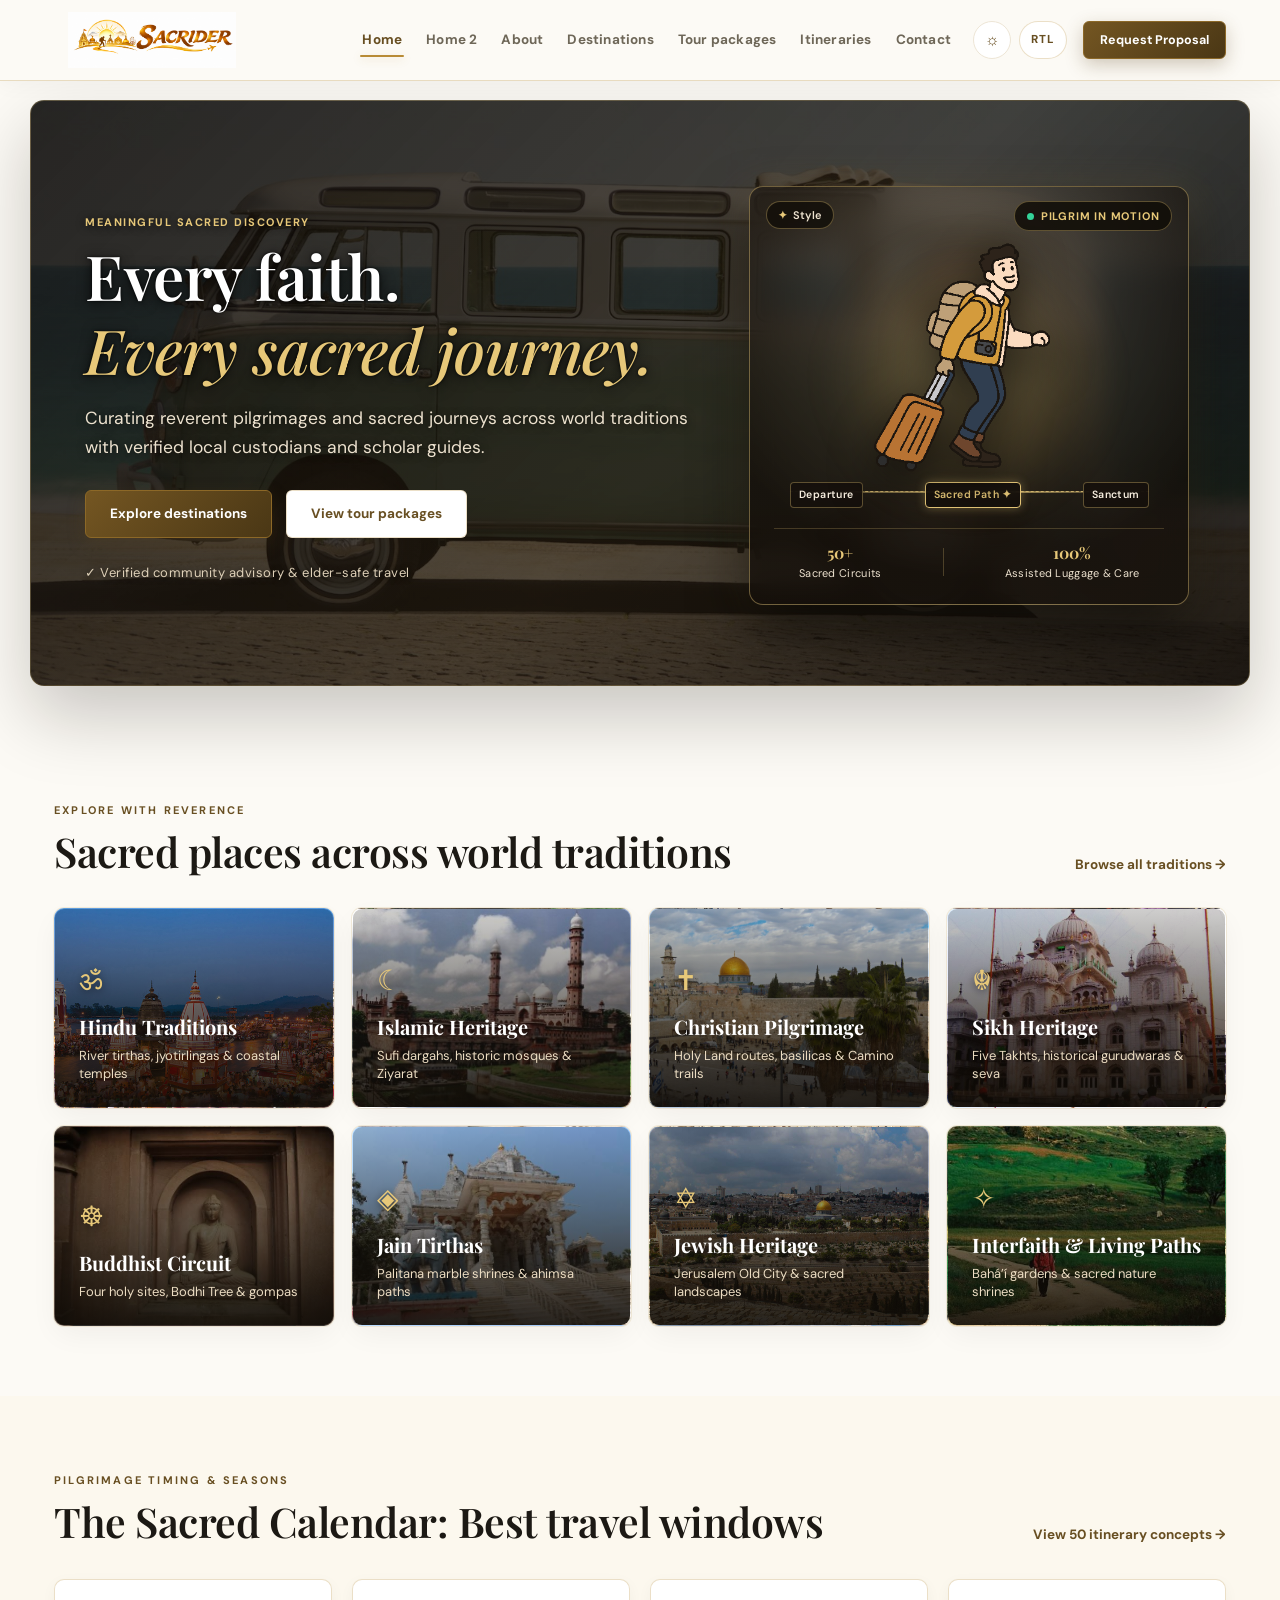
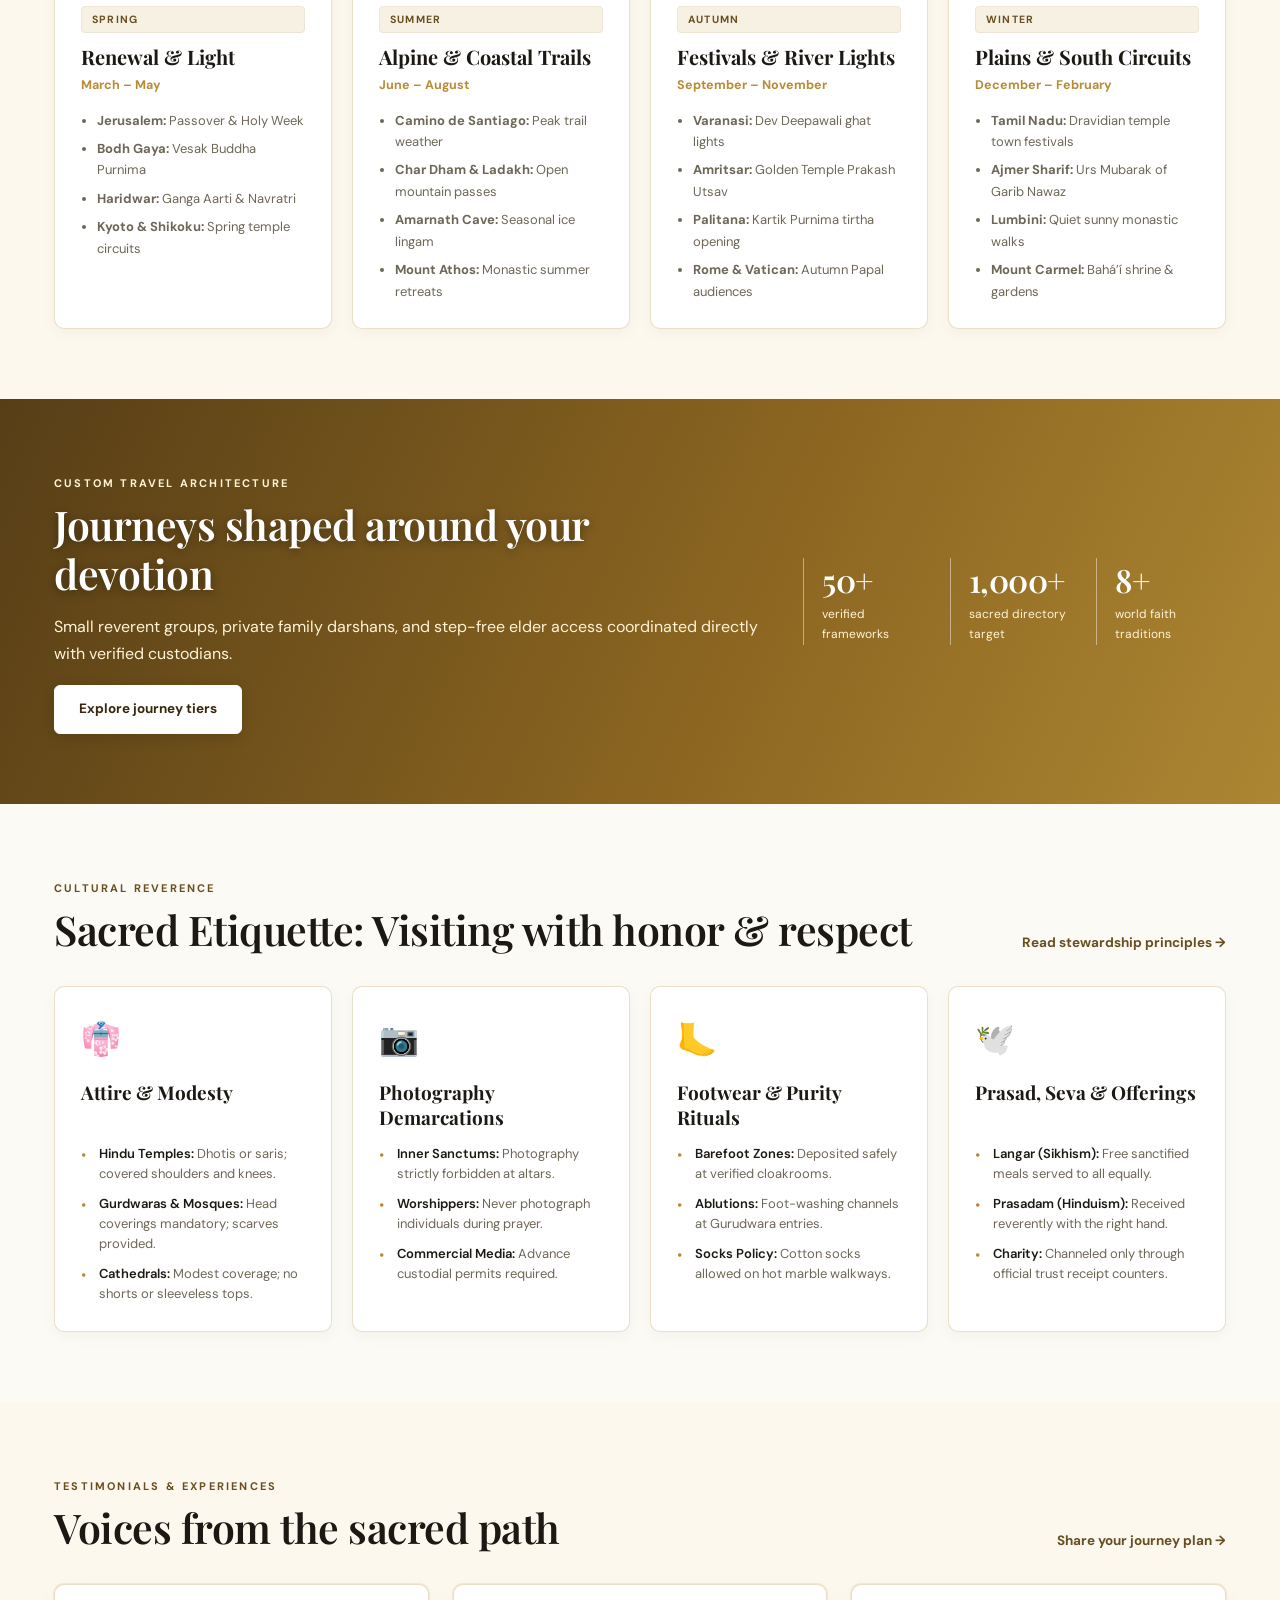
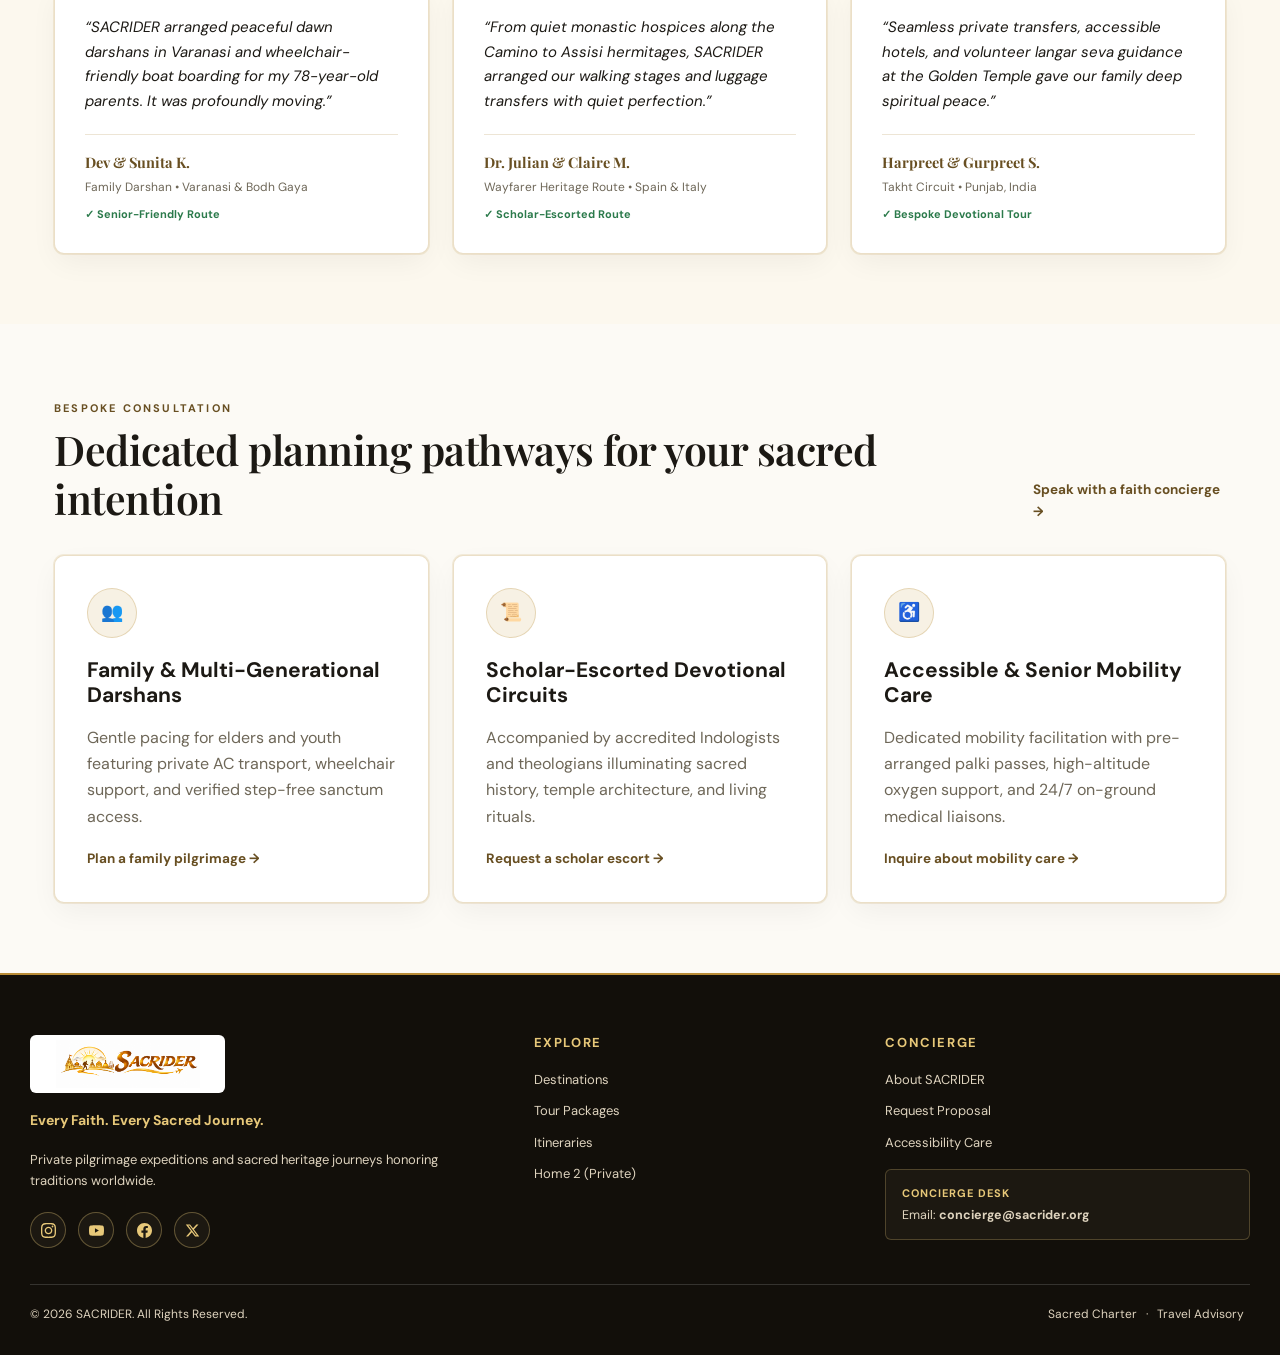
==== commit 147e0fd9: "lastfiximages" ====
--- a/index.html
+++ b/index.html
@@ -28,6 +28,53 @@
         </div>
         <div class="hero-note">✓ Verified community advisory & elder-safe travel</div>
       </div>
+
+      <div class="hero-classic-media">
+        <div class="hero-traveler-stage">
+          <div class="traveler-showcase-card">
+            <!-- Ambient Sacred Aura -->
+            <div class="traveler-aura" aria-hidden="true"></div>
+
+            <!-- Floating Status Chip -->
+            <div class="traveler-chip">
+              <span class="chip-pulse-dot" aria-hidden="true"></span>
+              <span>Pilgrim in Motion</span>
+            </div>
+
+            <!-- Interactive Style Toggle -->
+            <button type="button" class="traveler-style-toggle" id="travelerStyleToggle" title="Toggle between Devotional Color and Classic Line Art" aria-label="Toggle visual style">
+              <span class="toggle-icon">✦</span>
+              <span class="toggle-text">Style</span>
+            </button>
+
+            <!-- Animated Traveler Figure -->
+            <div class="traveler-figure-wrap">
+              <img id="heroTravelerImg" src="assets/traveller-pilgrim-colored.gif" data-colored="assets/traveller-pilgrim-colored.gif" data-classic="assets/traveller-pilgrim.gif" alt="Sacred Pilgrim Traveler Journeying with Luggage" class="traveler-image" width="280" height="280">
+
+              <!-- Sacred Trail with glowing milestones -->
+              <div class="traveler-trail" aria-hidden="true">
+                <div class="trail-line"></div>
+                <span class="trail-waypoint">Departure</span>
+                <span class="trail-waypoint active">Sacred Path ✦</span>
+                <span class="trail-waypoint">Sanctum</span>
+              </div>
+            </div>
+
+            <!-- Bottom feature micro-stats -->
+            <div class="traveler-card-footer">
+              <div class="traveler-stat">
+                <strong>50+</strong>
+                <small>Sacred Circuits</small>
+              </div>
+              <div class="traveler-stat-divider" aria-hidden="true"></div>
+              <div class="traveler-stat">
+                <strong>100%</strong>
+                <small>Assisted Luggage & Care</small>
+              </div>
+            </div>
+          </div>
+        </div>
+      </div>
     </section>
 
     <!-- Sacred Traditions Grid with Photographic Backdrops -->
@@ -40,42 +87,42 @@
         <a class="text-link" href="destinations.html">Browse all traditions →</a>
       </div>
       <div class="faith-grid">
-        <a class="faith-card" style="background-image: url('assets/images/faith-hindu.jpg');" href="destinations.html?faith=Hindu">
+        <a class="faith-card" style="background-image: url('assets/images/hindu-pilgrimage-tour.jpg');" href="destinations.html?faith=Hindu">
           <span>ॐ</span>
           <b>Hindu Traditions</b>
           <small>River tirthas, jyotirlingas & coastal temples</small>
         </a>
-        <a class="faith-card" style="background-image: url('assets/images/faith-islam.jpg');" href="destinations.html?faith=Islam">
+        <a class="faith-card" style="background-image: url('assets/images/muslim-pilgrimage.jpg');" href="destinations.html?faith=Islam">
           <span>☾</span>
           <b>Islamic Heritage</b>
           <small>Sufi dargahs, historic mosques & Ziyarat</small>
         </a>
-        <a class="faith-card" style="background-image: url('assets/images/faith-christian.jpg');" href="destinations.html?faith=Christian">
+        <a class="faith-card" style="background-image: url('assets/images/christain.webp');" href="destinations.html?faith=Christian">
           <span>✝</span>
           <b>Christian Pilgrimage</b>
           <small>Holy Land routes, basilicas & Camino trails</small>
         </a>
-        <a class="faith-card" style="background-image: url('assets/images/faith-sikh.jpg');" href="destinations.html?faith=Sikh">
+        <a class="faith-card" style="background-image: url('assets/images/Sikh Heritage.jpg');" href="destinations.html?faith=Sikh">
           <span>☬</span>
           <b>Sikh Heritage</b>
           <small>Five Takhts, historical gurudwaras & seva</small>
         </a>
-        <a class="faith-card" style="background-image: url('assets/images/faith-buddhist.jpg');" href="destinations.html?faith=Buddhist">
+        <a class="faith-card" style="background-image: url('assets/images/Buddhist Circuit.jfif');" href="destinations.html?faith=Buddhist">
           <span>☸</span>
           <b>Buddhist Circuit</b>
           <small>Four holy sites, Bodhi Tree & gompas</small>
         </a>
-        <a class="faith-card" style="background-image: url('assets/images/faith-jain.jpg');" href="destinations.html?faith=Jain">
+        <a class="faith-card" style="background-image: url('assets/images/Jain Thirta.jfif');" href="destinations.html?faith=Jain">
           <span>◈</span>
           <b>Jain Tirthas</b>
           <small>Palitana marble shrines & ahimsa paths</small>
         </a>
-        <a class="faith-card" style="background-image: url('assets/images/faith-jewish.jpg');" href="destinations.html?faith=Jewish">
+        <a class="faith-card" style="background-image: url('assets/images/Jewish Heritage.jpg');" href="destinations.html?faith=Jewish">
           <span>✡</span>
           <b>Jewish Heritage</b>
           <small>Jerusalem Old City & sacred landscapes</small>
         </a>
-        <a class="faith-card" style="background-image: url('assets/images/faith-interfaith.jpg');" href="destinations.html?faith=Interfaith">
+        <a class="faith-card" style="background-image: url('assets/images/new inner.jfif');" href="destinations.html?faith=Interfaith">
           <span>✧</span>
           <b>Interfaith & Living Paths</b>
           <small>Bahá’í gardens & sacred nature shrines</small>
--- a/styles.css
+++ b/styles.css
@@ -357,13 +357,15 @@
 
 .btn.light {
   background: #ffffff;
-  color: var(--deep);
+  color: #38270e;
   border-color: #ffffff;
-  box-shadow: 0 4px 15px rgba(0, 0, 0, 0.08);
+  font-weight: 700;
+  box-shadow: 0 4px 15px rgba(0, 0, 0, 0.12);
 }
 
 .btn.light:hover {
-  background: var(--soft-gold);
+  background: #fbf5e8;
+  color: #1a1205;
   border-color: var(--gold-light);
   transform: translateY(-2px);
 }
@@ -446,6 +448,261 @@
   background: linear-gradient(135deg, rgba(16, 12, 8, 0.88) 0%, rgba(32, 24, 14, 0.78) 55%, rgba(16, 12, 8, 0.92) 100%),
               url('assets/images/hero-classic.jpg') center/cover no-repeat;
   color: #fffef8;
+  display: grid;
+  grid-template-columns: 1.15fr 0.85fr;
+  gap: 48px;
+  align-items: center;
+}
+
+.hero-classic .hero-copy {
+  max-width: 680px;
+}
+
+/* ==========================================================================
+   Hero Classic - Pilgrim Traveler Stage & Showcase Card
+   ========================================================================== */
+
+.hero-classic-media {
+  position: relative;
+  display: flex;
+  justify-content: center;
+  align-items: center;
+  width: 100%;
+}
+
+.hero-traveler-stage {
+  position: relative;
+  width: 100%;
+  max-width: 440px;
+}
+
+.traveler-showcase-card {
+  position: relative;
+  background: radial-gradient(circle at 50% 25%, rgba(255, 238, 204, 0.16) 0%, rgba(20, 15, 10, 0.78) 75%);
+  backdrop-filter: blur(14px);
+  -webkit-backdrop-filter: blur(14px);
+  border: 1px solid rgba(231, 200, 121, 0.42);
+  border-radius: var(--radius-lg);
+  padding: 32px 24px 22px;
+  box-shadow: 0 24px 54px rgba(0, 0, 0, 0.65), 0 0 40px rgba(231, 200, 121, 0.14);
+  display: flex;
+  flex-direction: column;
+  align-items: center;
+  overflow: hidden;
+  transition: transform 0.3s cubic-bezier(0.16, 1, 0.3, 1), box-shadow 0.3s ease, border-color 0.3s ease;
+}
+
+.traveler-showcase-card:hover {
+  transform: translateY(-4px);
+  border-color: rgba(231, 200, 121, 0.75);
+  box-shadow: 0 30px 64px rgba(0, 0, 0, 0.75), 0 0 50px rgba(231, 200, 121, 0.25);
+}
+
+/* Ambient Sacred Aura glow behind traveler */
+.traveler-aura {
+  position: absolute;
+  top: 45%;
+  left: 50%;
+  transform: translate(-50%, -50%);
+  width: 260px;
+  height: 260px;
+  background: radial-gradient(circle, rgba(231, 200, 121, 0.32) 0%, rgba(184, 139, 54, 0.14) 50%, transparent 72%);
+  border-radius: 50%;
+  pointer-events: none;
+  filter: blur(22px);
+}
+
+/* Floating status chip */
+.traveler-chip {
+  position: absolute;
+  top: 14px;
+  right: 16px;
+  display: inline-flex;
+  align-items: center;
+  gap: 7px;
+  background: rgba(18, 14, 9, 0.88);
+  border: 1px solid rgba(231, 200, 121, 0.35);
+  padding: 5px 12px;
+  border-radius: 999px;
+  font-size: 11px;
+  font-weight: 700;
+  letter-spacing: 0.8px;
+  color: var(--gold-light);
+  text-transform: uppercase;
+  z-index: 3;
+}
+
+.chip-pulse-dot {
+  width: 7px;
+  height: 7px;
+  border-radius: 50%;
+  background: #34d399;
+  box-shadow: 0 0 0 0 rgba(52, 211, 153, 0.7);
+  animation: chipPulse 2s infinite;
+}
+
+@keyframes chipPulse {
+  0% {
+    box-shadow: 0 0 0 0 rgba(52, 211, 153, 0.7);
+  }
+  70% {
+    box-shadow: 0 0 0 8px rgba(52, 211, 153, 0);
+  }
+  100% {
+    box-shadow: 0 0 0 0 rgba(52, 211, 153, 0);
+  }
+}
+
+/* Interactive Style Toggle */
+.traveler-style-toggle {
+  position: absolute;
+  top: 14px;
+  left: 16px;
+  display: inline-flex;
+  align-items: center;
+  gap: 6px;
+  background: rgba(18, 14, 9, 0.82);
+  border: 1px solid rgba(231, 200, 121, 0.35);
+  padding: 4px 11px;
+  border-radius: 999px;
+  font-size: 11px;
+  font-weight: 600;
+  color: #ede2cf;
+  cursor: pointer;
+  transition: all 0.2s ease;
+  z-index: 3;
+}
+
+.traveler-style-toggle:hover {
+  background: rgba(35, 27, 16, 0.95);
+  border-color: var(--gold-light);
+  color: #ffffff;
+  transform: scale(1.04);
+}
+
+.traveler-style-toggle .toggle-icon {
+  color: var(--gold-light);
+  font-size: 11px;
+}
+
+/* Figure & Trail */
+.traveler-figure-wrap {
+  position: relative;
+  width: 100%;
+  display: flex;
+  flex-direction: column;
+  align-items: center;
+  justify-content: center;
+  padding: 16px 0 4px;
+}
+
+.traveler-image {
+  position: relative;
+  z-index: 2;
+  width: 250px;
+  max-width: 82%;
+  height: auto;
+  display: block;
+  filter: drop-shadow(0 14px 22px rgba(0, 0, 0, 0.65));
+  user-select: none;
+  transition: filter 0.3s ease;
+}
+
+/* Walking Path / Sacred Trail */
+.traveler-trail {
+  position: relative;
+  z-index: 1;
+  width: 92%;
+  margin-top: -10px;
+  display: flex;
+  align-items: center;
+  justify-content: space-between;
+  padding-top: 8px;
+}
+
+.trail-line {
+  position: absolute;
+  top: 50%;
+  left: 0;
+  right: 0;
+  height: 2px;
+  background: linear-gradient(90deg, transparent 0%, rgba(231, 200, 121, 0.3) 15%, rgba(231, 200, 121, 0.8) 50%, rgba(231, 200, 121, 0.3) 85%, transparent 100%);
+  border-top: 1px dashed rgba(231, 200, 121, 0.75);
+}
+
+.trail-waypoint {
+  position: relative;
+  z-index: 2;
+  font-size: 10.5px;
+  font-weight: 600;
+  color: #f7eedf;
+  background: rgba(22, 17, 12, 0.92);
+  border: 1px solid rgba(231, 200, 121, 0.35);
+  padding: 3px 8px;
+  border-radius: 4px;
+  letter-spacing: 0.4px;
+  backdrop-filter: blur(4px);
+}
+
+.trail-waypoint.active {
+  color: var(--gold-light);
+  border-color: var(--gold-light);
+  box-shadow: 0 0 10px rgba(231, 200, 121, 0.35);
+}
+
+/* Bottom Feature Footer */
+.traveler-card-footer {
+  width: 100%;
+  margin-top: 16px;
+  padding-top: 14px;
+  border-top: 1px solid rgba(231, 200, 121, 0.22);
+  display: flex;
+  align-items: center;
+  justify-content: space-around;
+  text-align: center;
+  gap: 12px;
+}
+
+.traveler-stat strong {
+  display: block;
+  font-size: 16px;
+  font-family: "Playfair Display", serif;
+  color: var(--gold-light);
+  line-height: 1.2;
+}
+
+.traveler-stat small {
+  display: block;
+  font-size: 11px;
+  color: #ede2cf;
+  letter-spacing: 0.3px;
+  margin-top: 2px;
+}
+
+.traveler-stat-divider {
+  width: 1px;
+  height: 28px;
+  background: rgba(231, 200, 121, 0.25);
+}
+
+/* RTL & Dark Mode Support for Traveler Card */
+html[dir="rtl"] .traveler-image {
+  transform: scaleX(-1);
+}
+
+html[dir="rtl"] .traveler-chip {
+  right: auto;
+  left: 16px;
+}
+
+html[dir="rtl"] .traveler-style-toggle {
+  left: auto;
+  right: 16px;
+}
+
+body.dark .traveler-showcase-card {
+  background: radial-gradient(circle at 50% 25%, rgba(255, 238, 204, 0.08) 0%, rgba(14, 11, 8, 0.88) 75%);
+  border-color: rgba(231, 200, 121, 0.32);
 }
 
 .hero-classic .eyebrow,
@@ -482,6 +739,14 @@
   background: linear-gradient(135deg, rgba(14, 11, 7, 0.92) 0%, rgba(36, 28, 15, 0.82) 55%, rgba(14, 11, 7, 0.94) 100%),
               url('assets/images/hero-premium.jpg') center/cover no-repeat;
   color: #fffef8;
+  display: grid;
+  grid-template-columns: 1.15fr 0.85fr;
+  gap: 48px;
+  align-items: center;
+}
+
+.premium-hero .premium-copy {
+  max-width: 680px;
 }
 
 .premium-hero p {
@@ -489,6 +754,112 @@
   font-size: 18px;
   max-width: 680px;
   text-shadow: 0 1px 8px rgba(0, 0, 0, 0.6);
+}
+
+.premium-hero-media {
+  position: relative;
+  display: flex;
+  justify-content: center;
+  align-items: center;
+}
+
+.hero-image-card {
+  position: relative;
+  width: 100%;
+  max-width: 440px;
+  border-radius: var(--radius-lg);
+  overflow: hidden;
+  border: 1px solid rgba(231, 200, 121, 0.4);
+  box-shadow: 0 20px 48px rgba(0, 0, 0, 0.7), 0 0 0 1px rgba(231, 200, 121, 0.2);
+  background: var(--surface);
+  transition: transform 0.3s ease, box-shadow 0.3s ease;
+}
+
+.hero-image-card:hover {
+  transform: translateY(-4px);
+  box-shadow: 0 26px 56px rgba(0, 0, 0, 0.8), 0 0 0 1px rgba(231, 200, 121, 0.5);
+}
+
+.hero-featured-image {
+  width: 100%;
+  height: 420px;
+  object-fit: cover;
+  display: block;
+}
+
+.hero-image-overlay-badge {
+  position: absolute;
+  bottom: 16px;
+  inset-inline: 16px;
+  background: rgba(18, 15, 10, 0.9);
+  backdrop-filter: blur(10px);
+  -webkit-backdrop-filter: blur(10px);
+  border: 1px solid rgba(231, 200, 121, 0.35);
+  border-radius: var(--radius-sm);
+  padding: 12px 16px;
+  display: flex;
+  align-items: center;
+  gap: 12px;
+  color: #fffef8;
+}
+
+.hero-image-overlay-badge .badge-emblem {
+  font-size: 20px;
+  color: var(--gold-light);
+  line-height: 1;
+}
+
+.hero-image-overlay-badge strong {
+  display: block;
+  font-size: 13px;
+  font-family: "Playfair Display", serif;
+  color: var(--gold-light);
+  margin-bottom: 2px;
+}
+
+.hero-image-overlay-badge span {
+  display: block;
+  font-size: 11px;
+  color: #d6cab3;
+  letter-spacing: 0.3px;
+}
+
+@media (max-width: 960px) {
+  .hero-classic,
+  .premium-hero {
+    grid-template-columns: 1fr;
+    gap: 36px;
+  }
+
+  .hero-traveler-stage {
+    max-width: 380px;
+    margin: 10px auto 0;
+  }
+
+  .hero-featured-image {
+    height: 340px;
+  }
+}
+
+@media (max-width: 480px) {
+  .traveler-showcase-card {
+    padding: 24px 16px 16px;
+  }
+
+  .traveler-image {
+    width: 210px;
+  }
+
+  .traveler-chip,
+  .traveler-style-toggle {
+    font-size: 10px;
+    padding: 3px 8px;
+  }
+
+  .trail-waypoint {
+    font-size: 9.5px;
+    padding: 2px 6px;
+  }
 }
 
 /* Page Hero across internal pages */
@@ -1168,8 +1539,12 @@
 
 .etiquette-card h3 {
   font-size: 19px;
-  margin-bottom: 8px;
+  line-height: 1.35;
+  margin-bottom: 12px;
   font-family: "Playfair Display", serif;
+  min-height: 52px;
+  display: flex;
+  align-items: flex-start;
 }
 
 .etiquette-card p {
@@ -1178,14 +1553,40 @@
 }
 
 .etiquette-card ul {
-  padding-inline-start: 16px;
-  font-size: 12.5px;
+  list-style: none;
+  padding: 0;
+  margin: 0;
+  display: flex;
+  flex-direction: column;
+  gap: 10px;
+  flex: 1;
+  font-size: 13px;
   color: var(--muted);
+  text-align: start;
+}
+
+.etiquette-card li {
+  position: relative;
+  padding-inline-start: 18px;
+  line-height: 1.55;
+  text-align: start;
   margin: 0;
-  display: flex;
-  flex-direction: column;
-  gap: 6px;
-  flex: 1;
+}
+
+.etiquette-card li::before {
+  content: "•";
+  position: absolute;
+  inset-inline-start: 0;
+  top: 0;
+  color: var(--gold);
+  font-size: 15px;
+  line-height: 1.55;
+}
+
+.etiquette-card li strong {
+  color: var(--ink);
+  font-weight: 600;
+  display: inline;
 }
 
 /* 7. Pilgrim Voices (Home 1 Unique Section 3) */
@@ -1811,6 +2212,7 @@
   display: grid;
   grid-template-columns: repeat(4, 1fr);
   gap: 20px;
+  align-items: stretch;
 }
 
 .hub-card {
@@ -1822,7 +2224,7 @@
   flex-direction: column;
   box-shadow: var(--shadow-sm);
   height: 100%;
-  transition: transform 0.25s ease;
+  transition: transform 0.25s ease, border-color 0.25s ease, box-shadow 0.25s ease;
 }
 
 .hub-card:hover {
@@ -1839,29 +2241,70 @@
   padding: 3px 8px;
   border-radius: 4px;
   display: inline-block;
+  align-self: flex-start;
   margin-bottom: 10px;
   border: 1px solid var(--line);
+  letter-spacing: 0.5px;
 }
 
 .hub-card h3 {
   font-size: 18px;
   font-family: "Playfair Display", serif;
   margin-bottom: 8px;
+  min-height: 48px;
+  display: flex;
+  align-items: flex-start;
 }
 
 .hub-card p {
   font-size: 13px;
-  margin-bottom: 14px;
-  flex: 1;
+  line-height: 1.55;
+  margin-bottom: 16px;
+  min-height: 82px;
+  color: var(--ink);
 }
 
 .hub-contact {
   font-size: 12px;
   color: var(--ink-secondary);
   border-top: 1px solid var(--line);
-  padding-top: 12px;
+  padding-top: 14px;
   margin-top: auto;
   line-height: 1.5;
+  display: flex;
+  flex-direction: column;
+  gap: 8px;
+  min-height: 88px;
+}
+
+.hub-contact-row {
+  display: block;
+  line-height: 1.45;
+}
+
+.hub-contact-row.hub-hours {
+  min-height: 36px;
+}
+
+.hub-contact-row.hub-languages {
+  min-height: 36px;
+}
+
+.hub-contact-row strong {
+  color: var(--ink);
+  font-weight: 600;
+}
+
+.hub-contact-row span {
+  color: var(--ink-secondary);
+}
+
+body.dark .hub-contact-row strong {
+  color: #eeddbb;
+}
+
+body.dark .hub-contact-row span {
+  color: var(--muted);
 }
 
 /* 20. Pathway Grid (Contact Unique Section 2) */
@@ -2864,6 +3307,231 @@
 
 body.dark .dest-inclusions-bar {
   background: #1c1811;
+}
+
+body.dark .btn.light,
+body.dark .feature-band .btn.light,
+body.dark .premium-hero .btn.light {
+  background: #ffffff !important;
+  color: #2b1d07 !important;
+  border-color: #ffffff !important;
+  box-shadow: 0 4px 18px rgba(0, 0, 0, 0.55);
+  font-weight: 700;
+}
+
+body.dark .btn.light:hover,
+body.dark .feature-band .btn.light:hover,
+body.dark .premium-hero .btn.light:hover {
+  background: #fdf7ec !important;
+  color: #120a02 !important;
+  border-color: #ffd98c !important;
+}
+
+/* Contact Page Enhancements: Address Details, Social Icons & Map */
+.address-text {
+  line-height: 1.6;
+  color: var(--ink);
+  margin-top: 4px;
+}
+
+.contact-link {
+  color: var(--deep);
+  text-decoration: none;
+  font-weight: 600;
+  transition: color 0.2s ease;
+}
+
+.contact-link:hover {
+  color: var(--gold);
+  text-decoration: underline;
+}
+
+body.dark .contact-link {
+  color: #ffd98c;
+}
+
+body.dark .contact-link:hover {
+  color: #ffffff;
+}
+
+.contact-map-link {
+  display: inline-flex;
+  align-items: center;
+  gap: 4px;
+  margin-top: 6px;
+  font-size: 12px;
+  font-weight: 700;
+  color: var(--gold);
+  text-decoration: none;
+  transition: color 0.2s ease, transform 0.2s ease;
+}
+
+.contact-map-link:hover {
+  color: var(--gold-light);
+  transform: translateX(2px);
+}
+
+.social-detail {
+  padding-top: 18px;
+}
+
+.form-social-section {
+  margin-top: 8px;
+  padding-top: 20px;
+  border-top: 1px solid var(--line-gold);
+}
+
+.form-social-header b {
+  display: block;
+  font-size: 13.5px;
+  color: var(--deep);
+  margin-bottom: 2px;
+}
+
+body.dark .form-social-header b {
+  color: #ffd98c;
+}
+
+.social-sub {
+  font-size: 12px;
+  color: var(--muted);
+  margin: 6px 0 12px;
+  line-height: 1.4;
+}
+
+.contact-social-icons {
+  display: flex;
+  flex-wrap: wrap;
+  gap: 10px;
+}
+
+.contact-social-btn {
+  display: inline-flex;
+  align-items: center;
+  gap: 8px;
+  padding: 8px 14px;
+  background: var(--surface);
+  border: 1px solid var(--line-gold);
+  border-radius: 24px;
+  color: var(--ink);
+  font-size: 12.5px;
+  font-weight: 600;
+  text-decoration: none;
+  transition: all 0.25s ease;
+  box-shadow: var(--shadow-sm);
+}
+
+.contact-social-btn svg {
+  color: var(--gold);
+  flex-shrink: 0;
+  transition: transform 0.2s ease;
+}
+
+.contact-social-btn:hover {
+  background: linear-gradient(135deg, #745622 0%, #4a3715 100%);
+  color: #ffffff;
+  border-color: var(--gold-light);
+  transform: translateY(-2px);
+  box-shadow: 0 6px 16px rgba(92, 69, 27, 0.35);
+}
+
+.contact-social-btn:hover svg {
+  color: #ffffff;
+  transform: scale(1.1);
+}
+
+body.dark .contact-social-btn {
+  background: #1c1811;
+  color: #eeddbb;
+  border-color: rgba(231, 200, 121, 0.35);
+}
+
+body.dark .contact-social-btn:hover {
+  background: linear-gradient(135deg, #c5a059 0%, #8e6822 100%);
+  color: #120f0a;
+  border-color: #ffffff;
+}
+
+body.dark .contact-social-btn:hover svg {
+  color: #120f0a;
+}
+
+/* Dedicated Map Section */
+.contact-map-section {
+  padding-top: 20px;
+}
+
+.contact-map-card {
+  background: var(--surface);
+  border: 1px solid var(--line-gold);
+  border-radius: var(--radius-lg);
+  overflow: hidden;
+  box-shadow: var(--shadow-card);
+}
+
+.map-frame-container {
+  width: 100%;
+  height: 420px;
+  position: relative;
+  background: var(--soft);
+}
+
+.map-frame-container iframe {
+  width: 100%;
+  height: 100%;
+  display: block;
+}
+
+.map-details-grid {
+  display: grid;
+  grid-template-columns: repeat(4, 1fr);
+  gap: 20px;
+  padding: 28px;
+  background: var(--surface);
+  border-top: 1px solid var(--line-gold);
+}
+
+.map-detail-item {
+  display: flex;
+  gap: 12px;
+  align-items: flex-start;
+}
+
+.map-detail-icon {
+  font-size: 24px;
+  flex-shrink: 0;
+  line-height: 1;
+}
+
+.map-detail-item strong {
+  display: block;
+  font-size: 13.5px;
+  color: var(--deep);
+  margin-bottom: 4px;
+  font-family: "Playfair Display", serif;
+}
+
+.map-detail-item p {
+  font-size: 12.5px;
+  color: var(--muted);
+  line-height: 1.5;
+  margin: 0;
+}
+
+@media (max-width: 960px) {
+  .map-details-grid {
+    grid-template-columns: repeat(2, 1fr);
+  }
+}
+
+@media (max-width: 580px) {
+  .map-details-grid {
+    grid-template-columns: 1fr;
+    padding: 20px;
+  }
+  .map-frame-container {
+    height: 300px;
+  }
 }
 
 /* ==========================================================================
